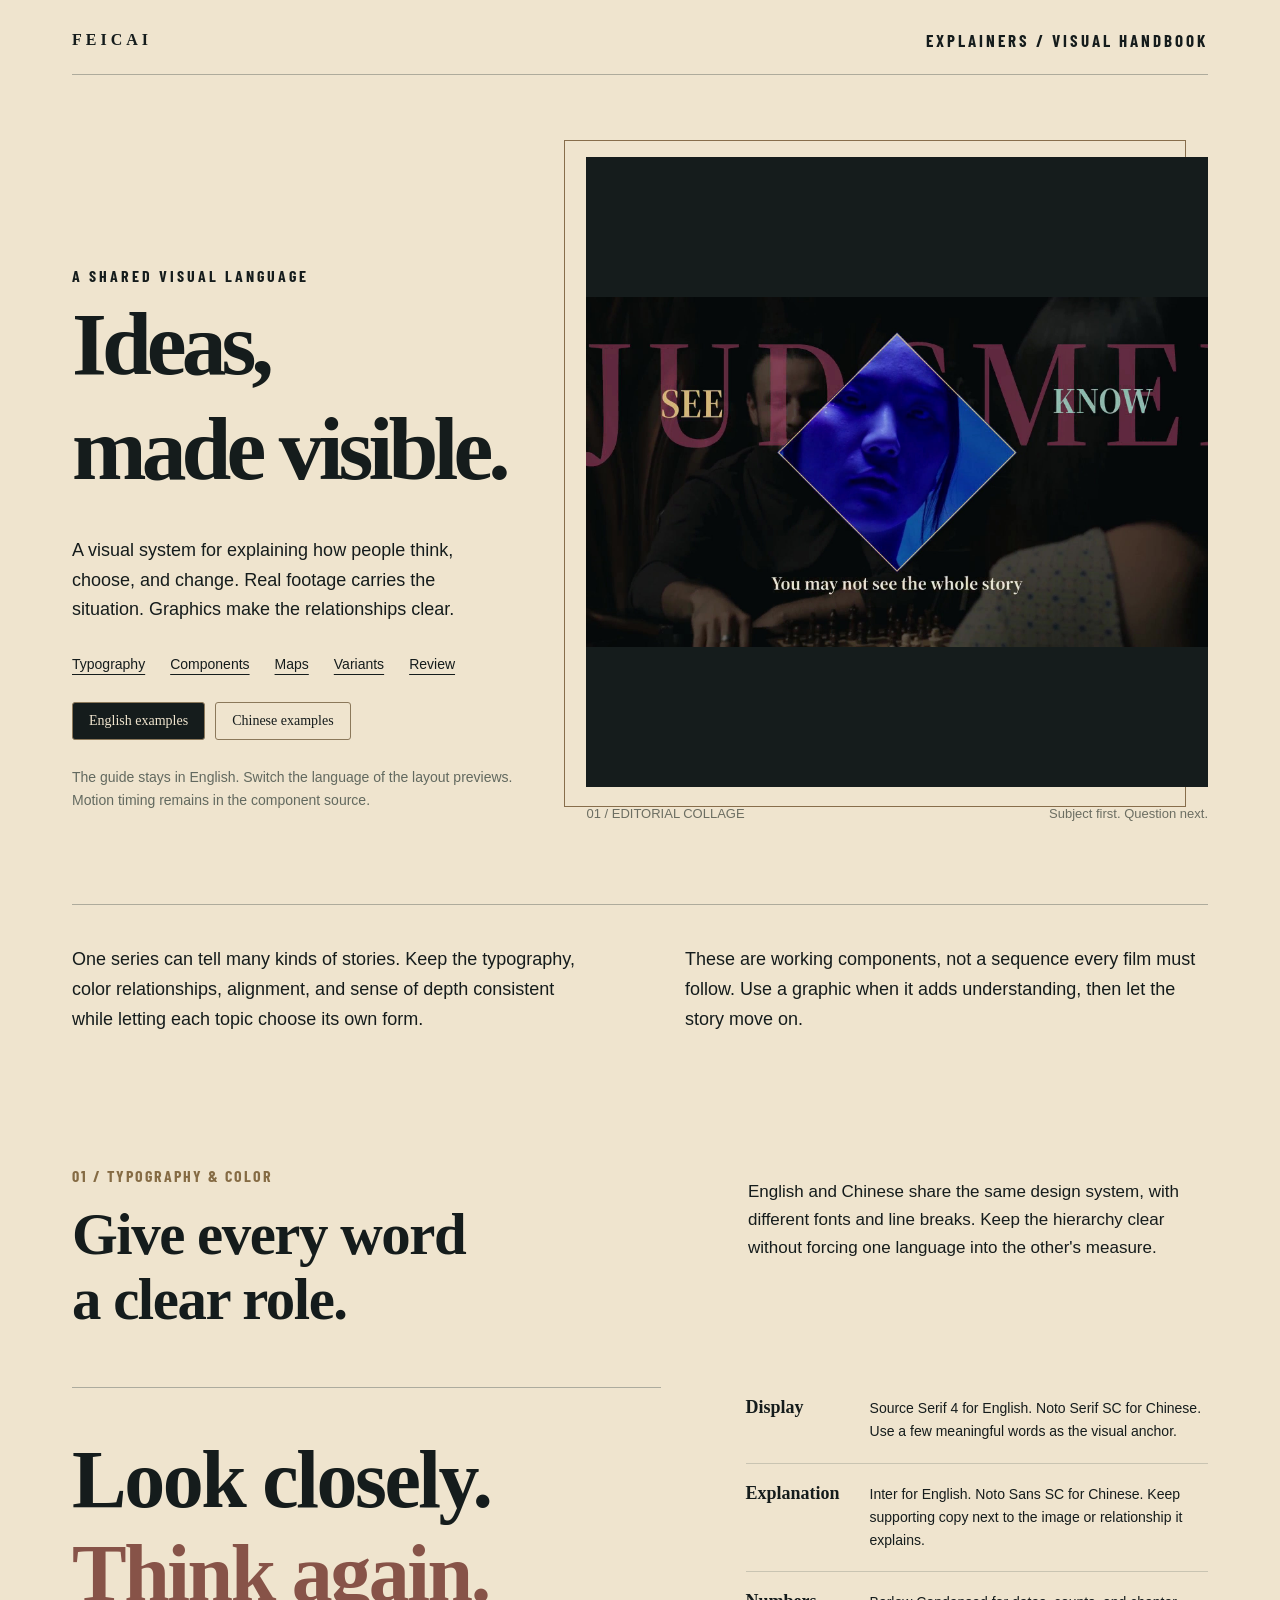
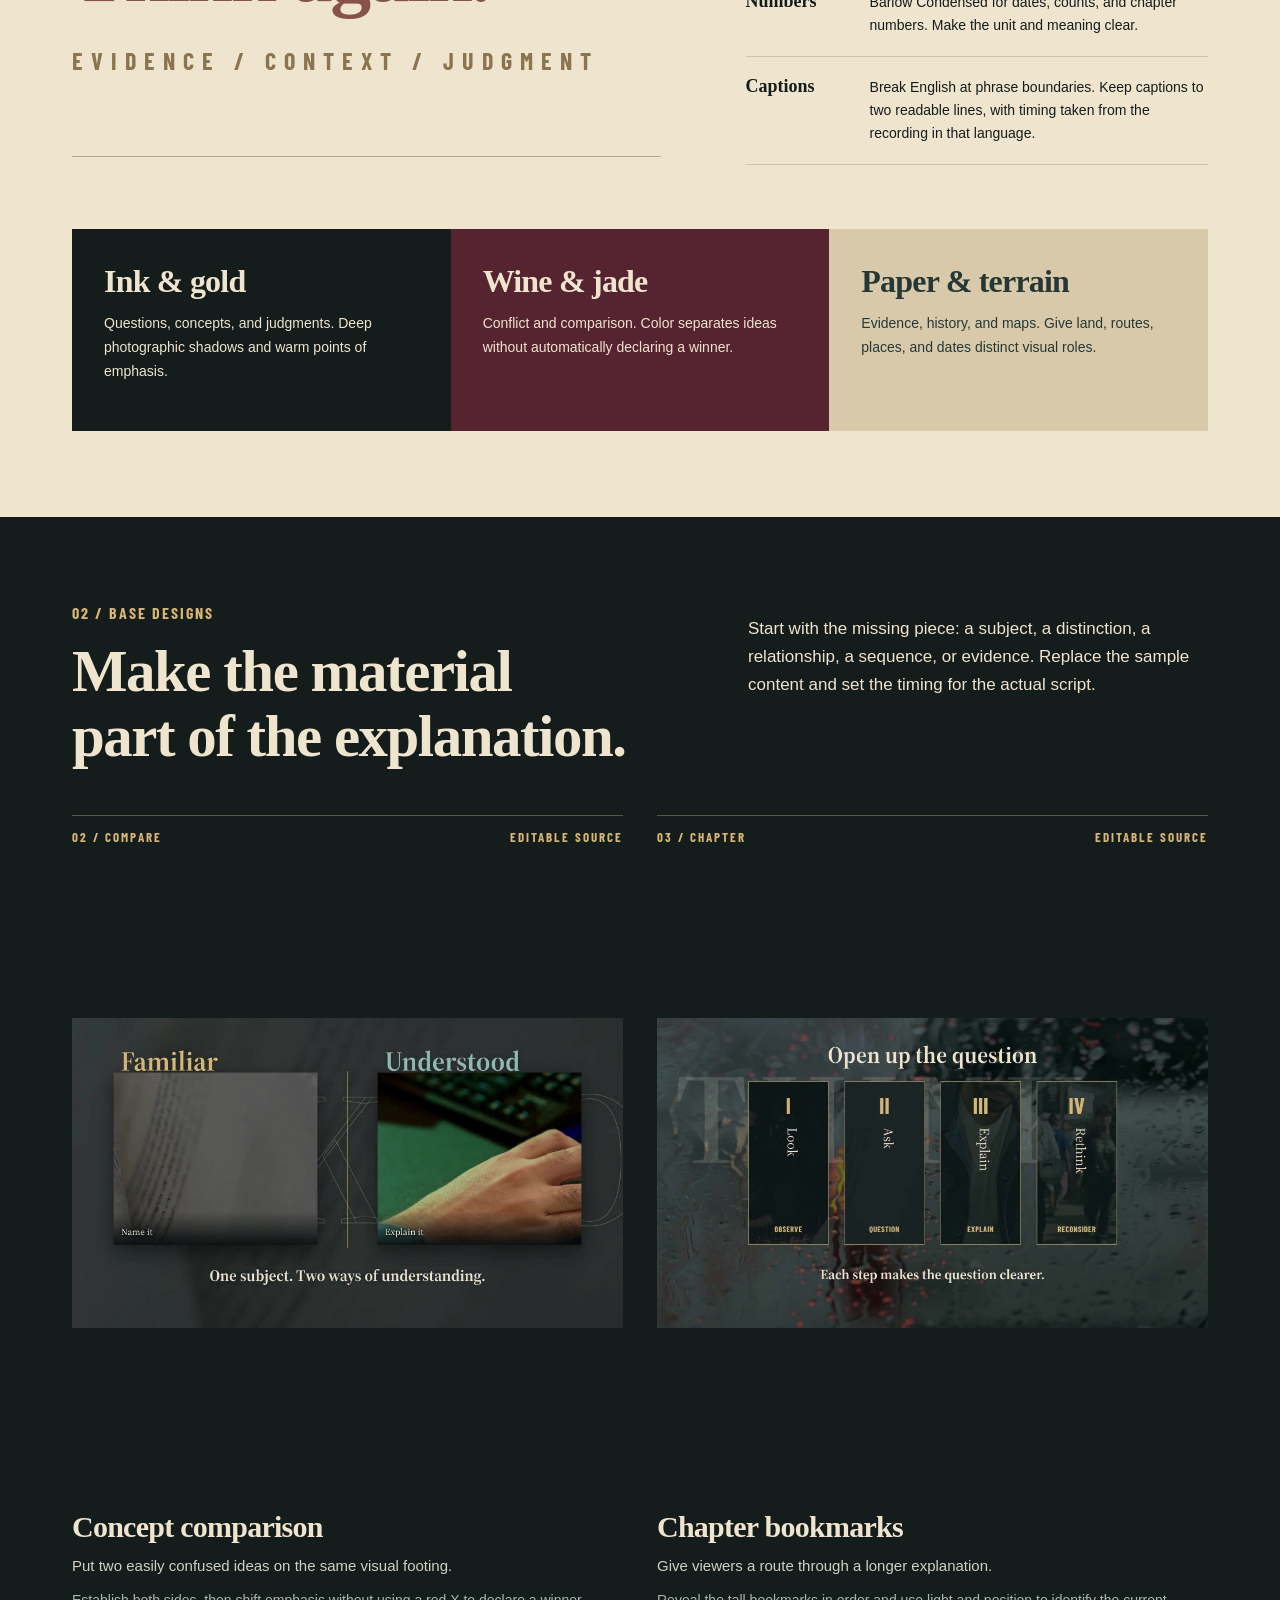
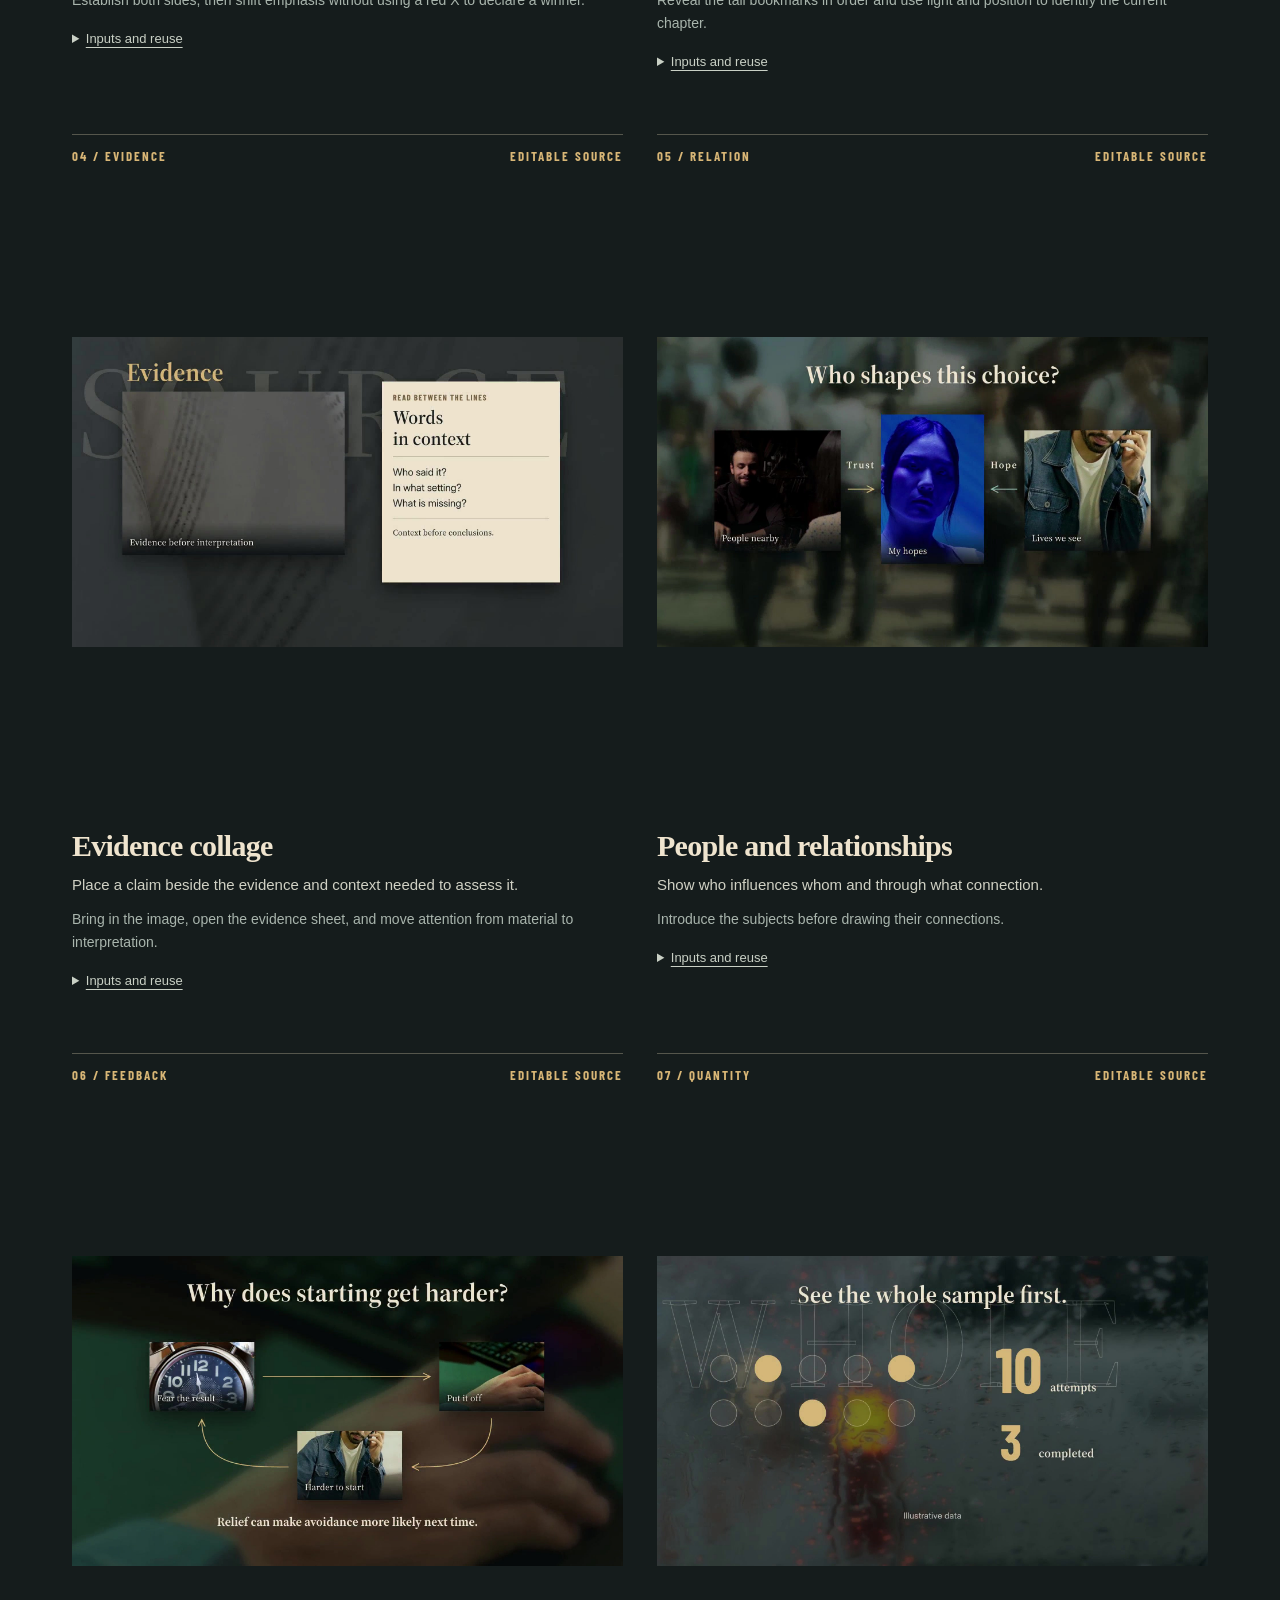
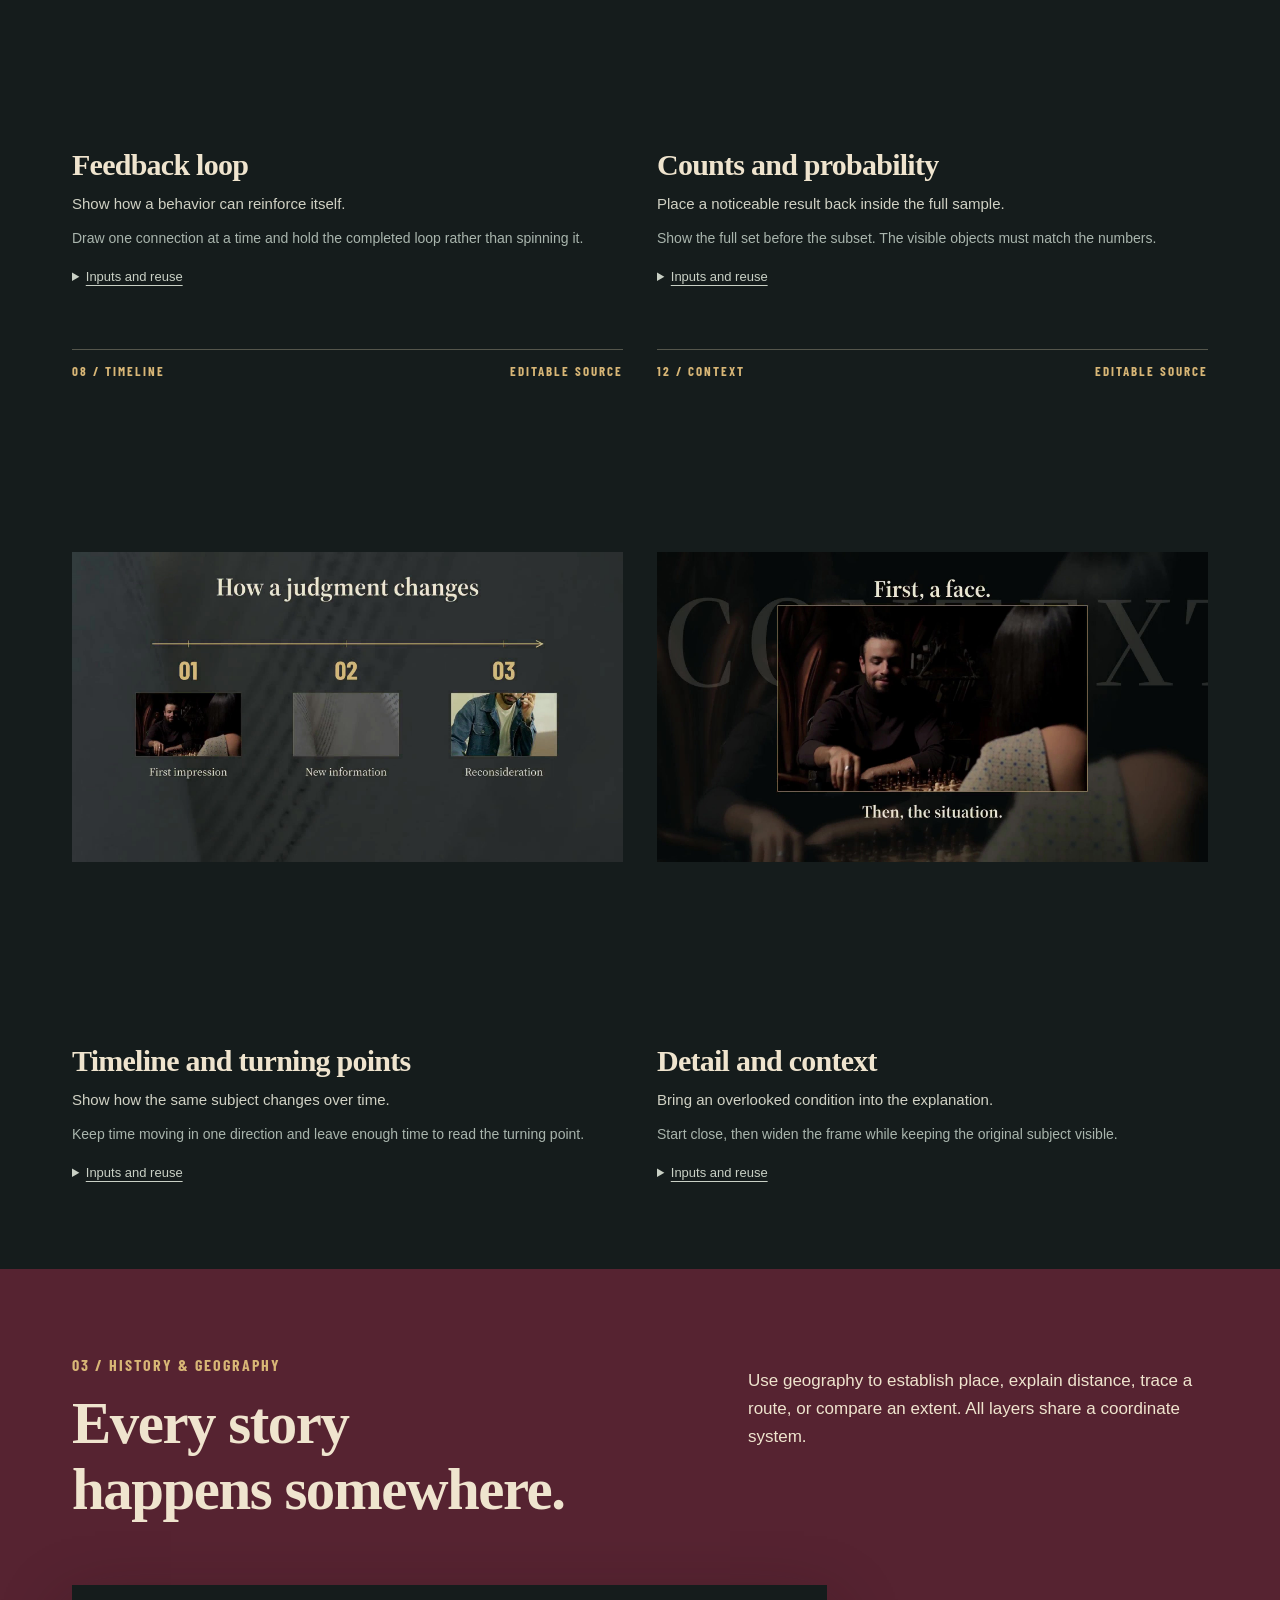
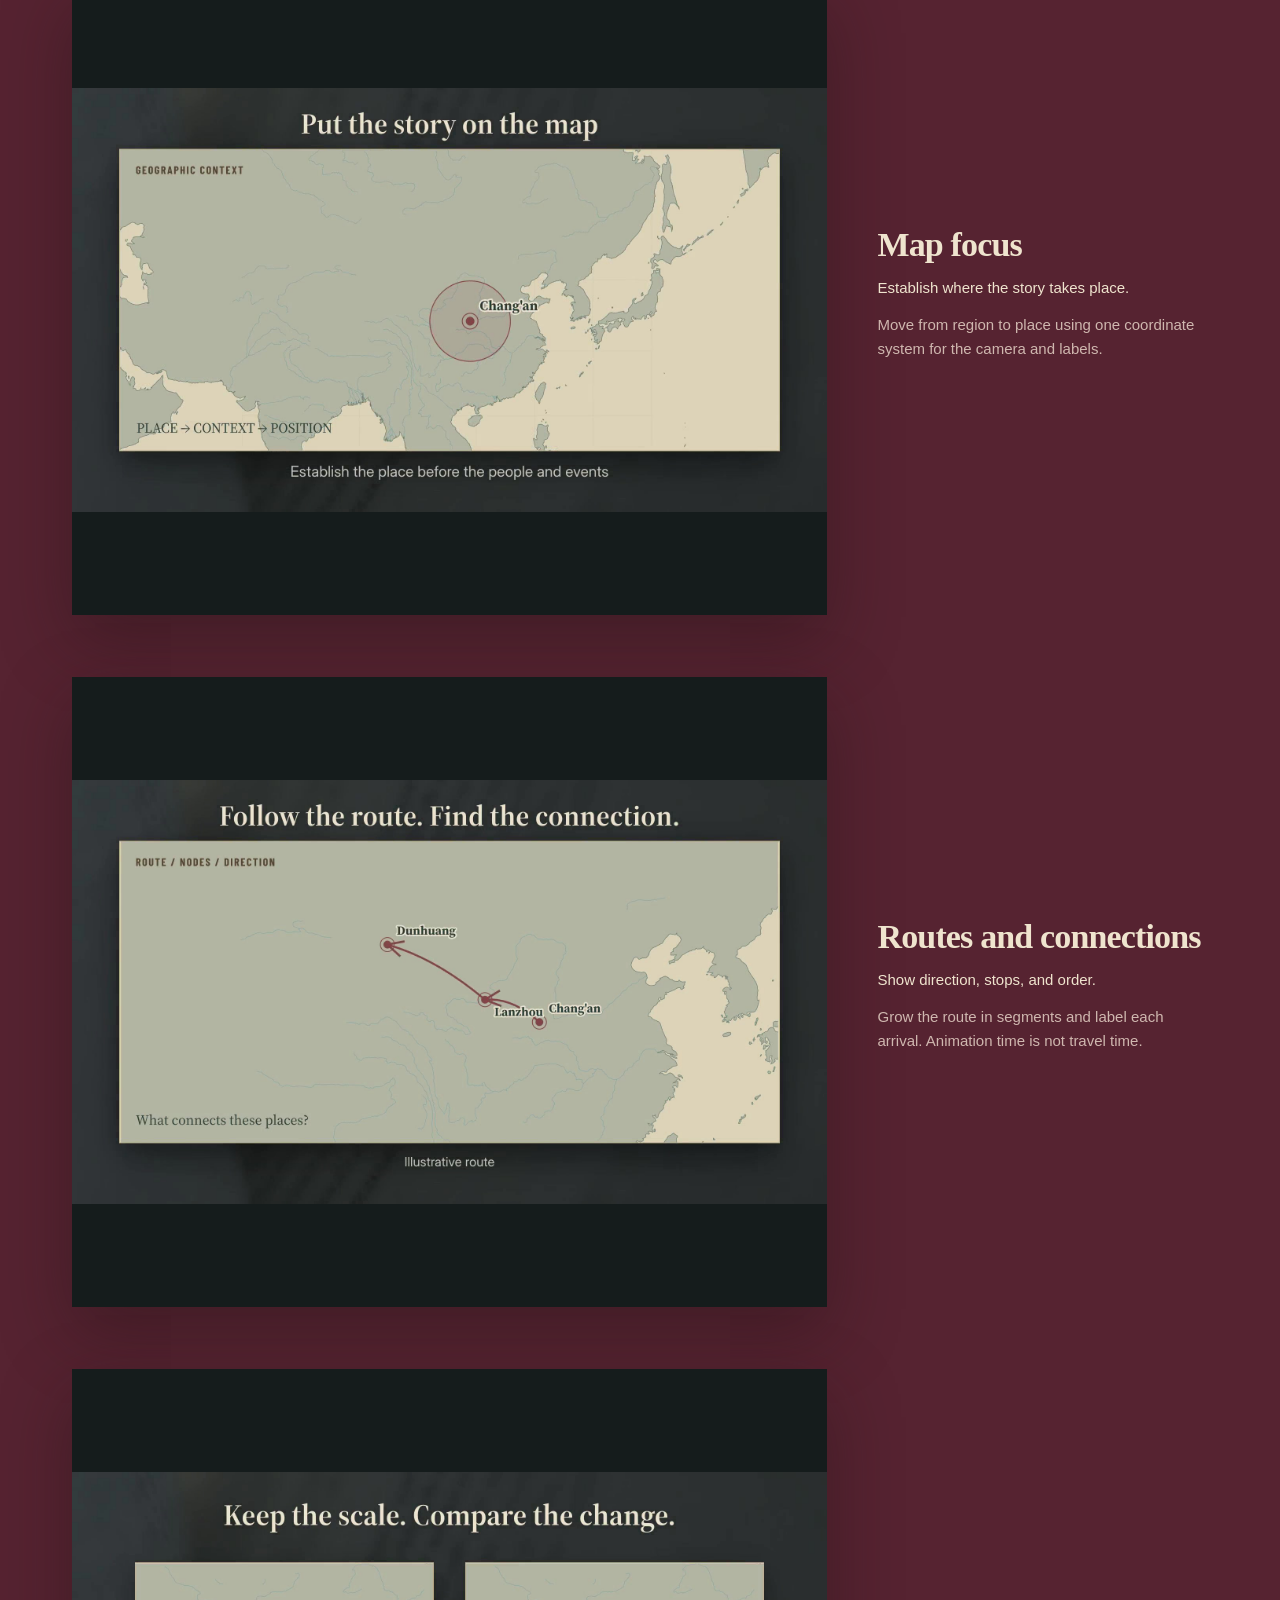
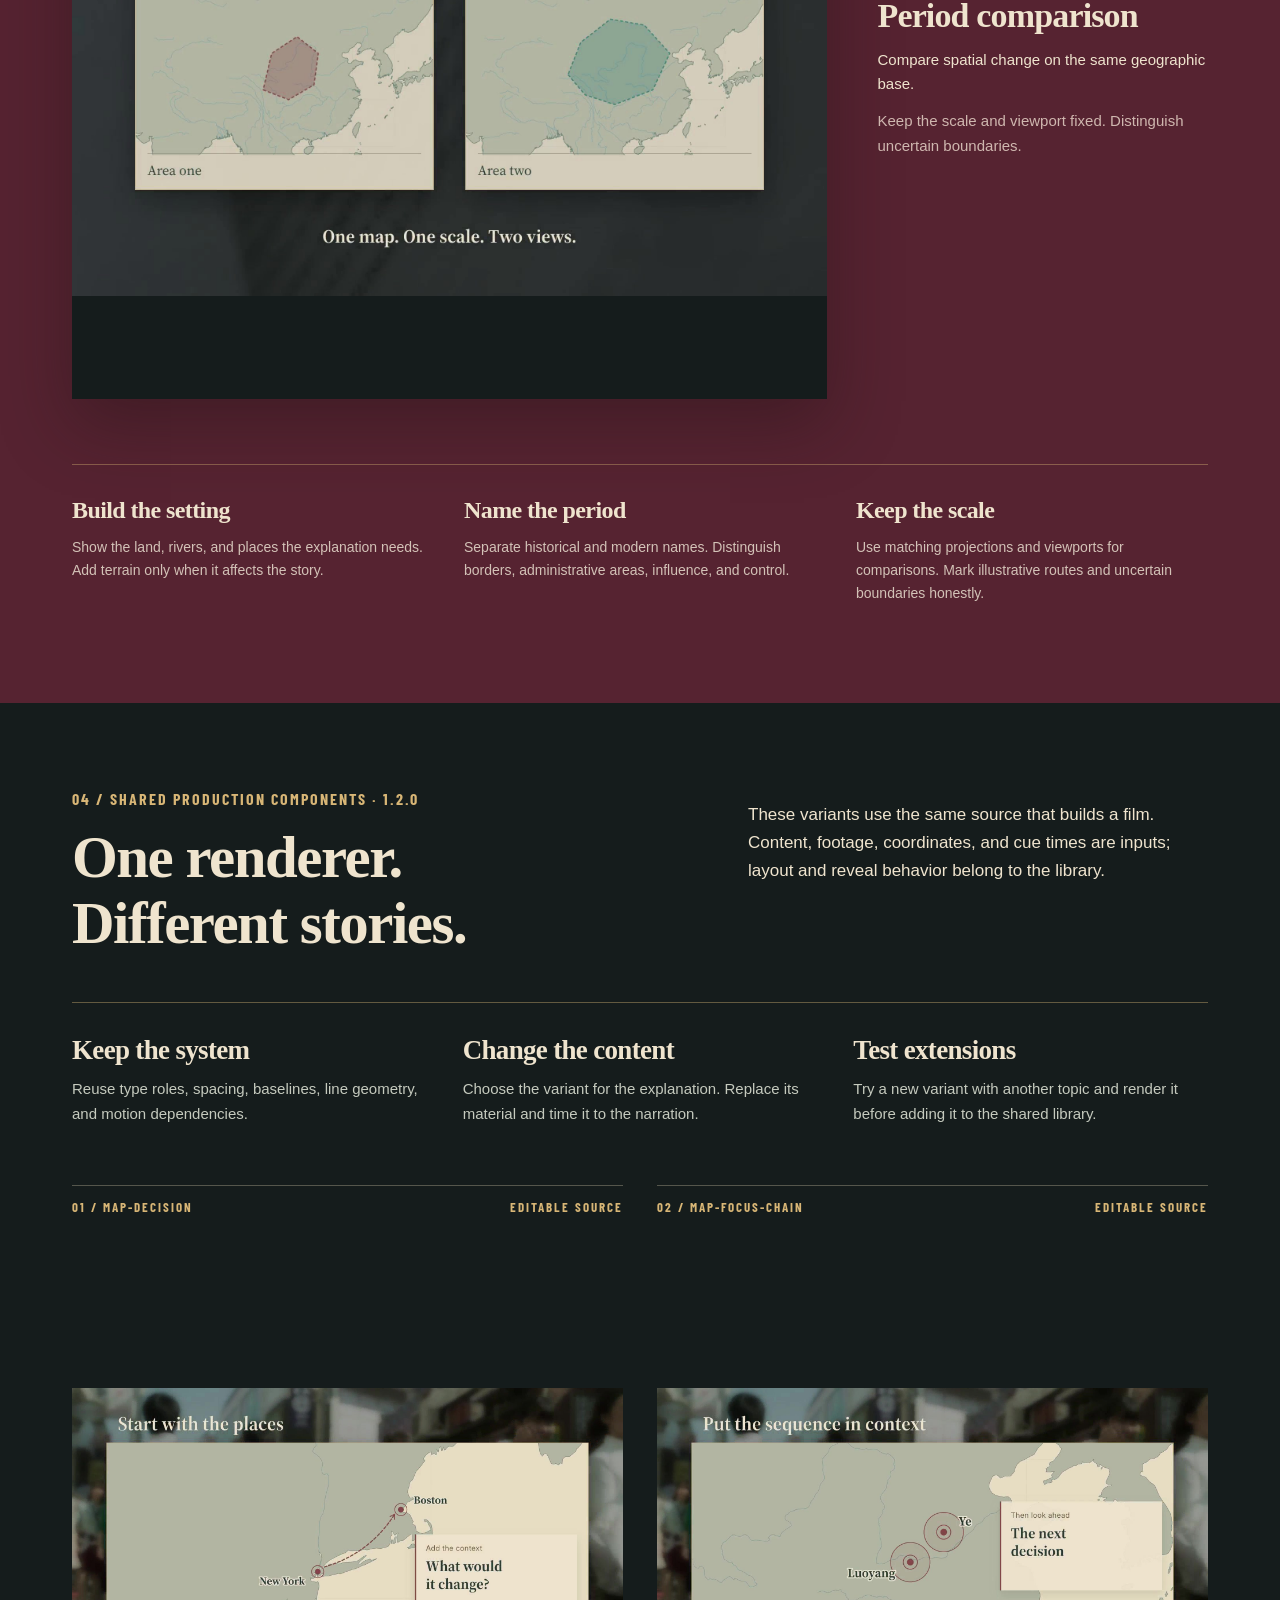
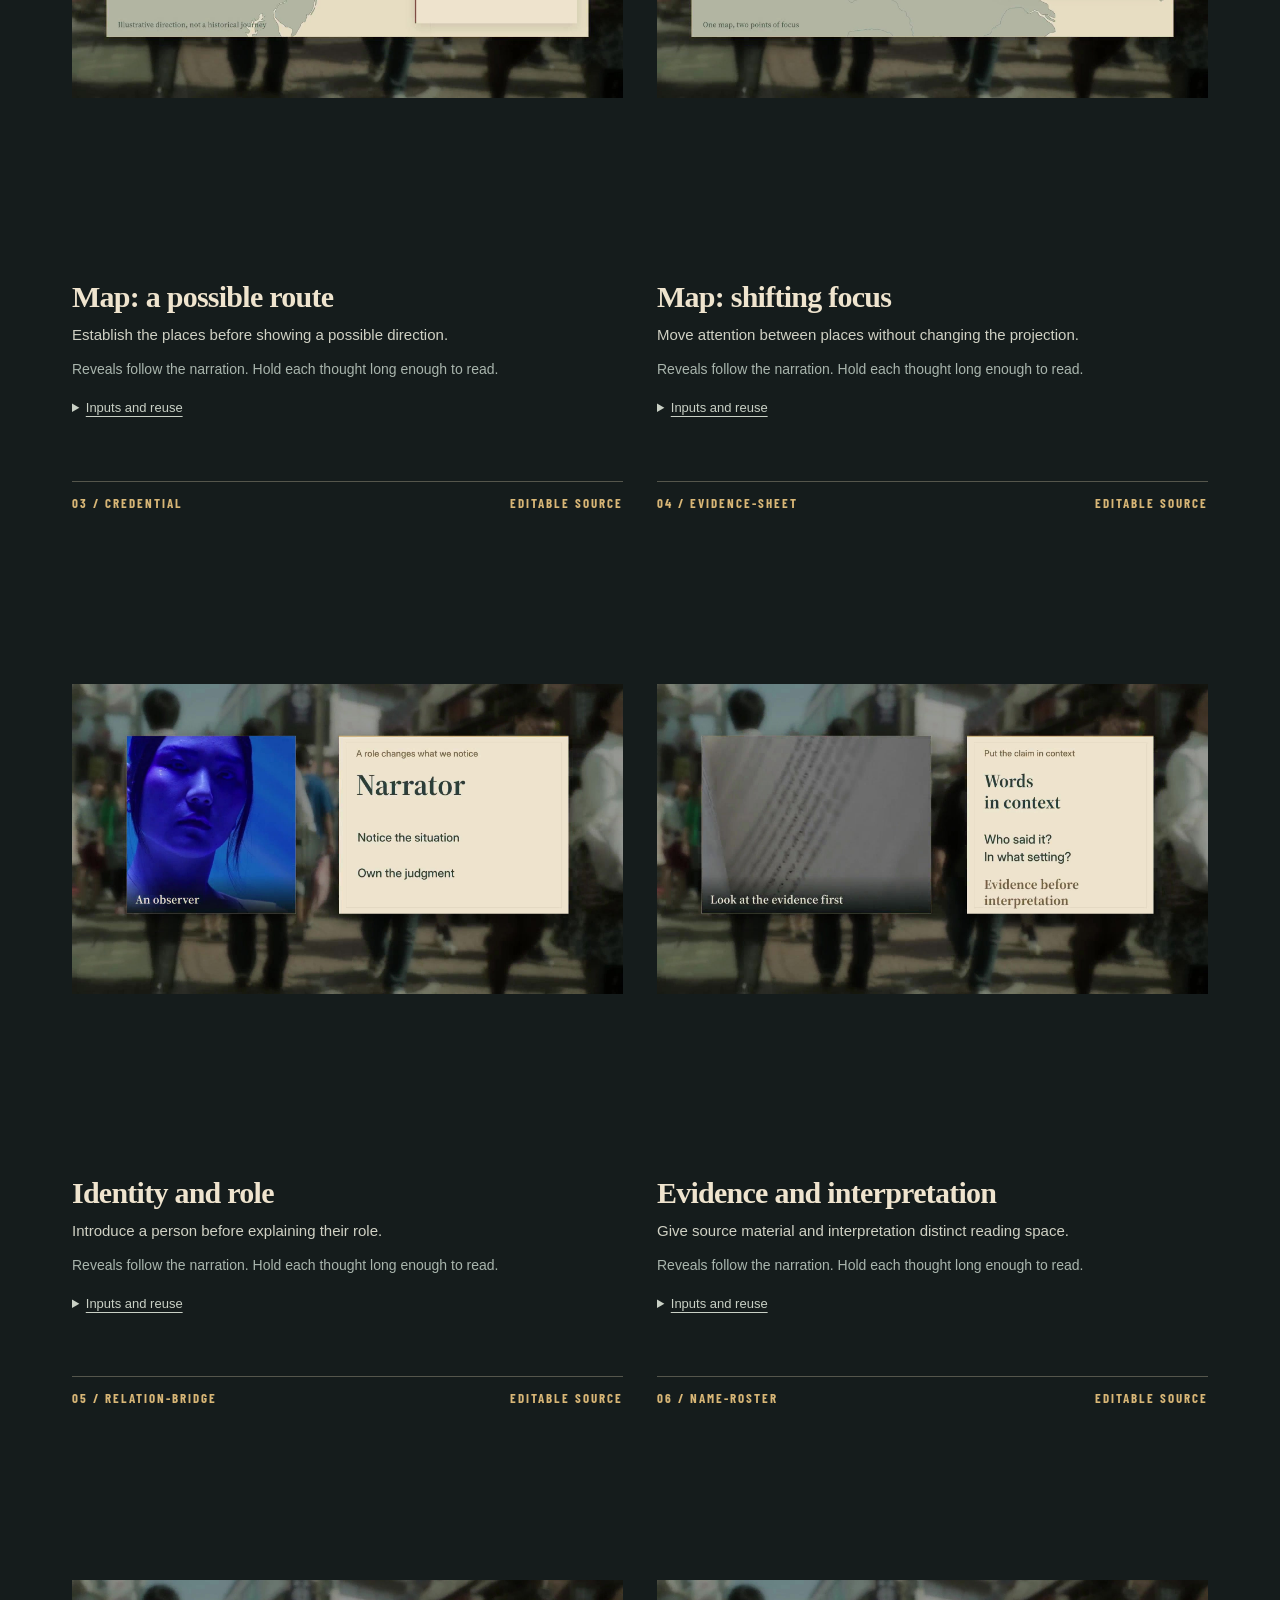
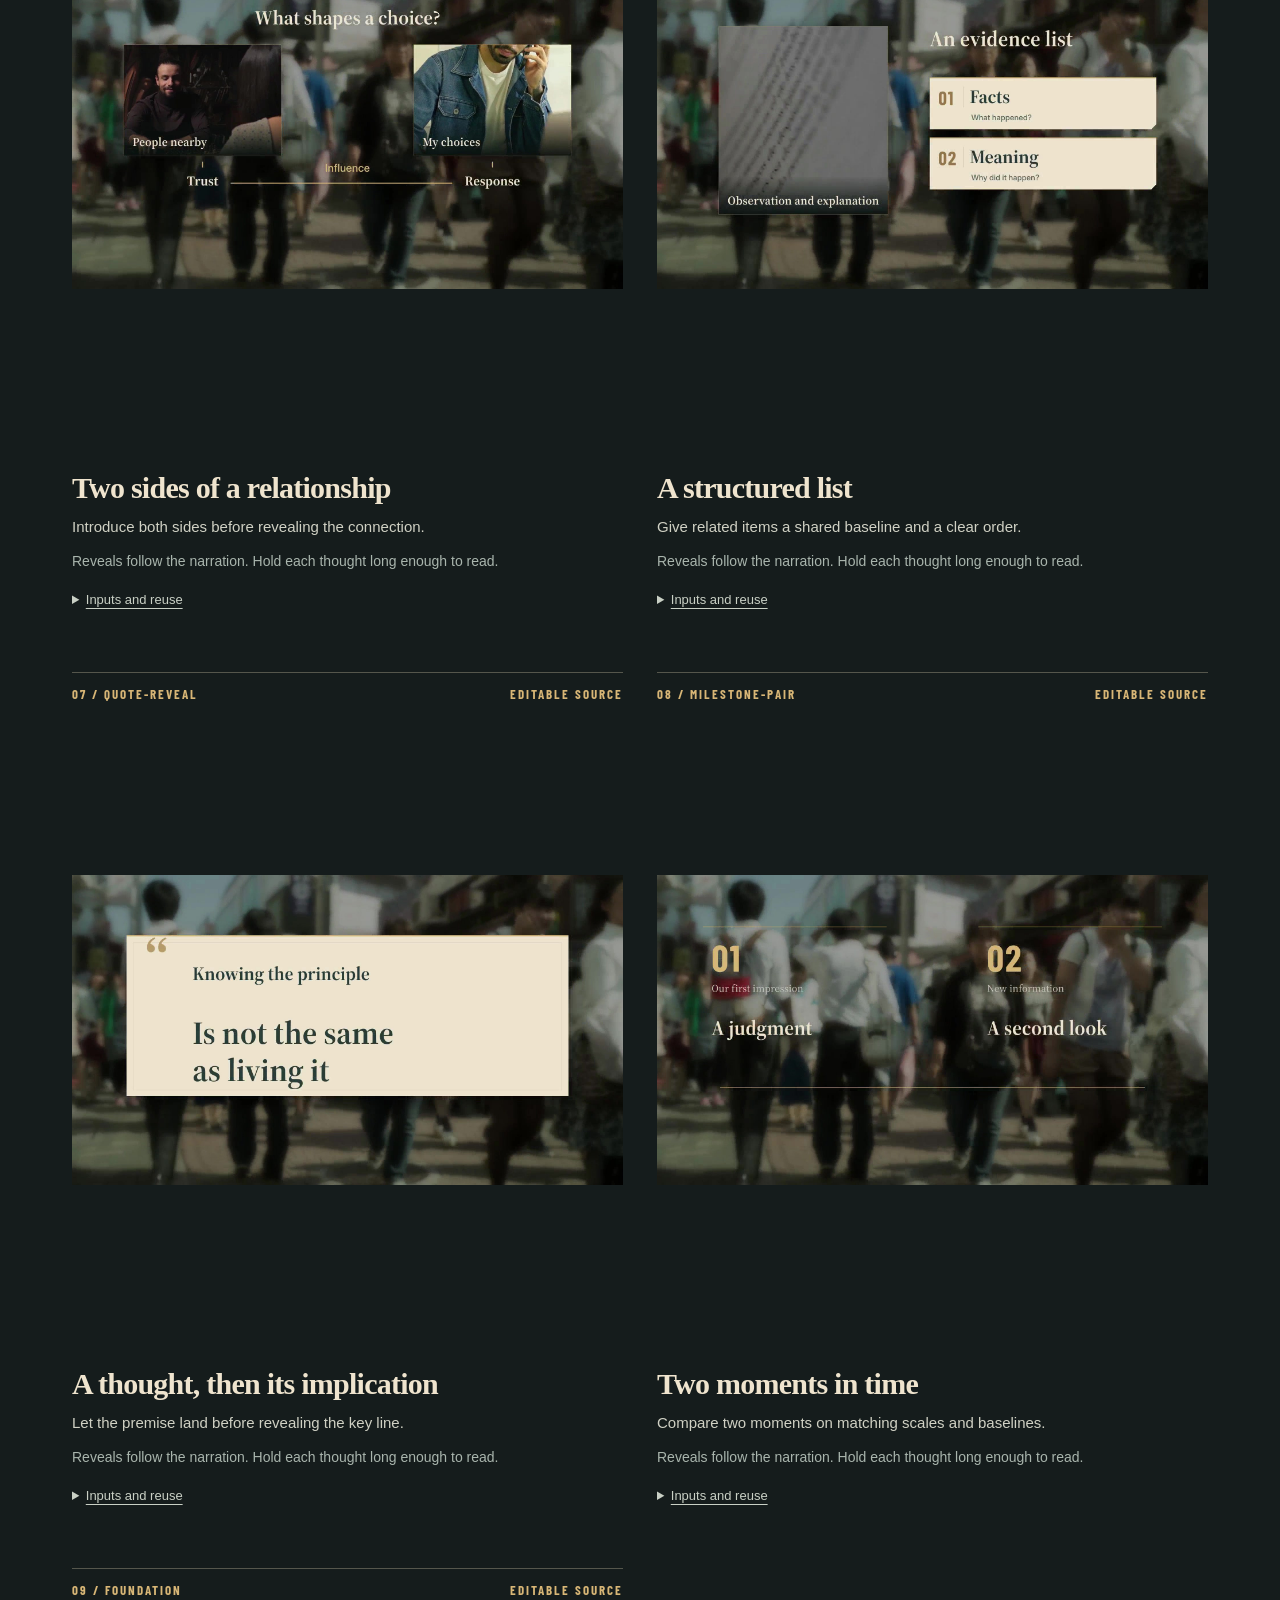
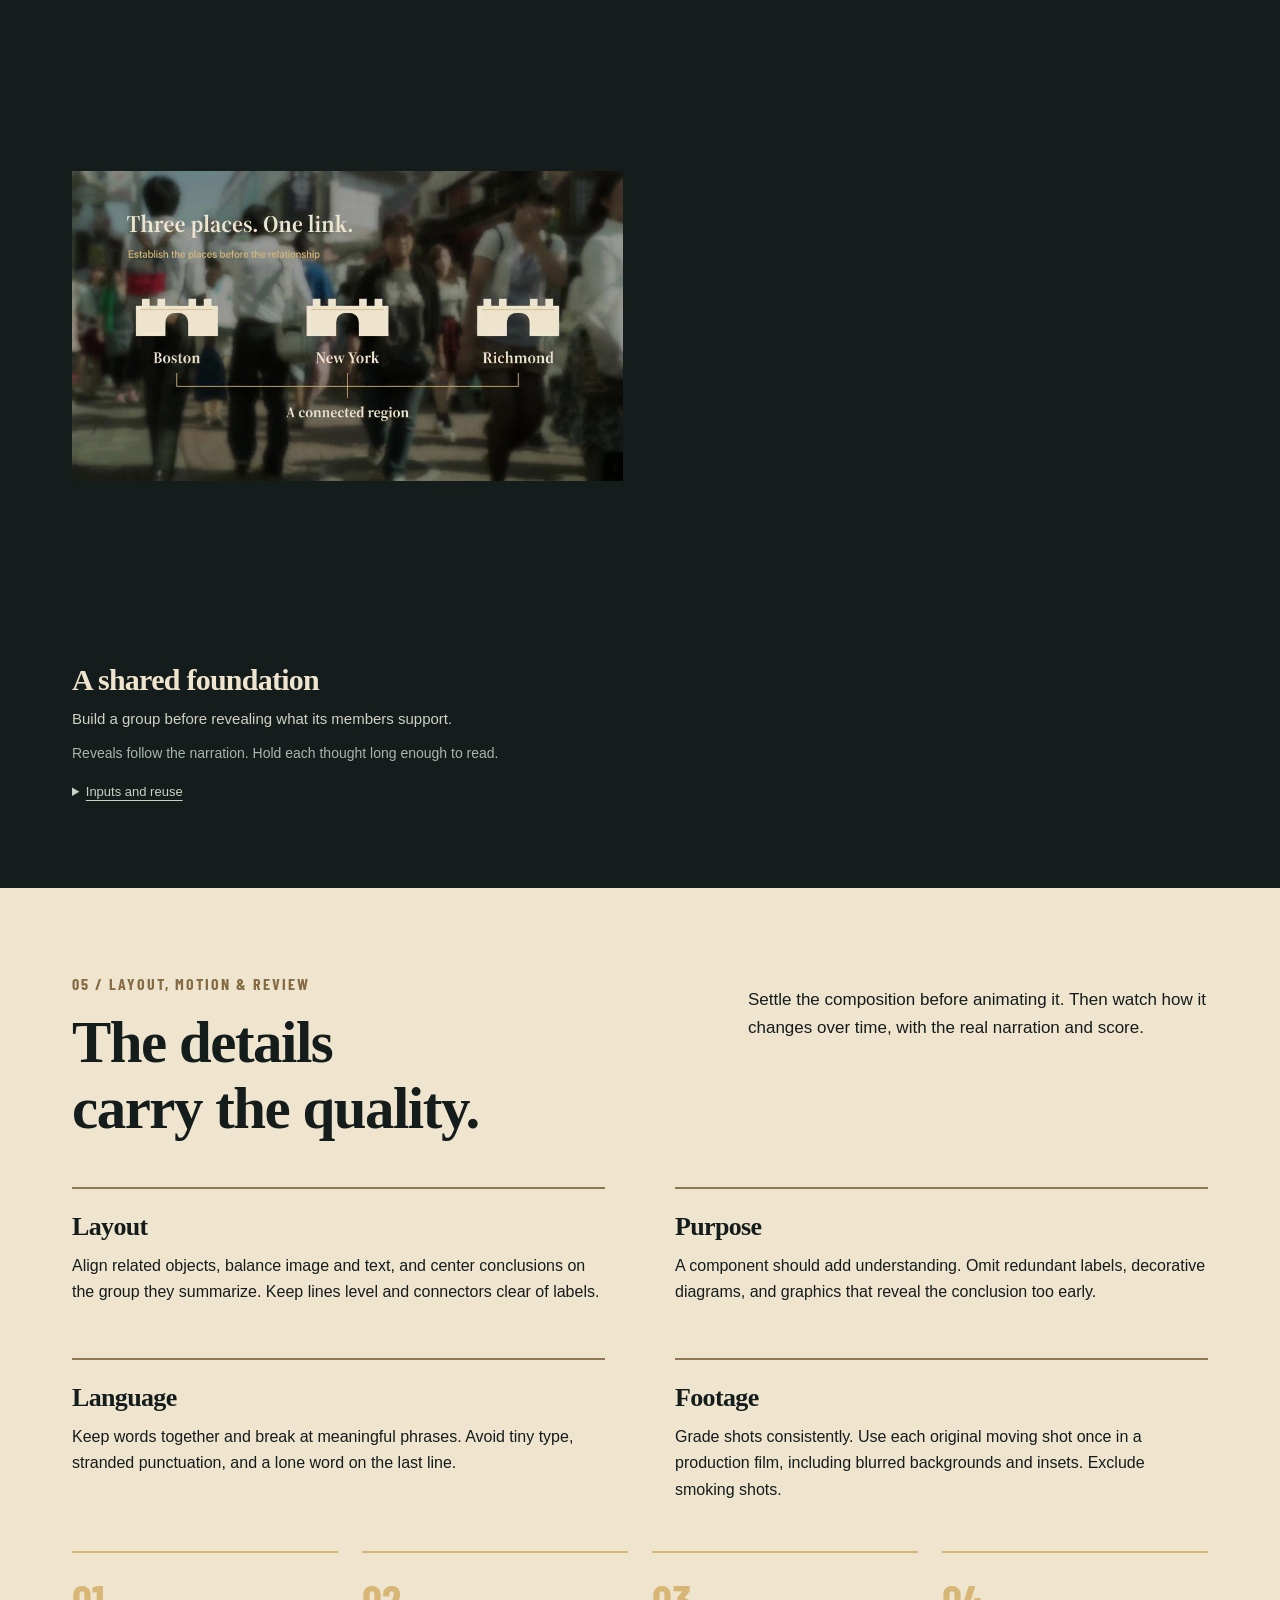
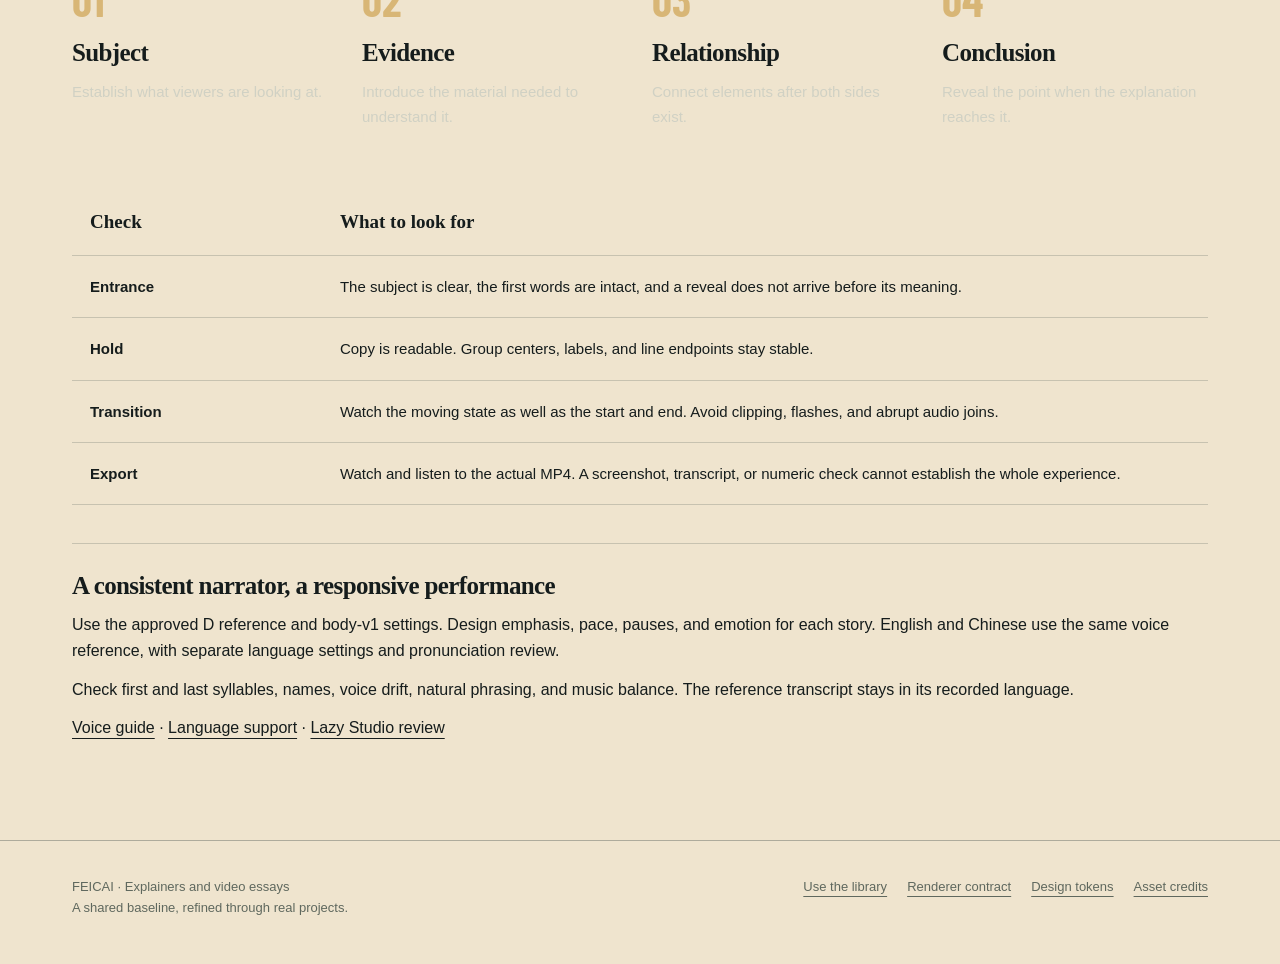
==== references/visual-handbook.html @ cb5b4143 "Release Vibe Knowledge Video skill for Codex" ====
<!doctype html><html lang="en-US"><head><meta charset="utf-8"><meta name="viewport" content="width=device-width,initial-scale=1"><title>FEICAI · Visual Handbook</title><link rel="stylesheet" href="../assets/packaging/handbook.css"></head><body><main>
<div class="wrap"><header class="masthead"><b>FEICAI</b><span>EXPLAINERS / VISUAL HANDBOOK</span></header>
<div class="cover"><div><span class="smallcaps">A SHARED VISUAL LANGUAGE</span><h1>Ideas,<br>made visible.</h1><p class="lead">A visual system for explaining how people think, choose, and change. Real footage carries the situation. Graphics make the relationships clear.</p><nav><a href="#type">Typography</a><a href="#components">Components</a><a href="#maps">Maps</a><a href="#shared">Variants</a><a href="#review">Review</a></nav><div class="language-picker" role="group" aria-label="Example language"><button type="button" data-language="en-US" aria-pressed="true">English examples</button><button type="button" data-language="zh-CN" aria-pressed="false">Chinese examples</button></div><p class="guide-note">The guide stays in English. Switch the language of the layout previews. Motion timing remains in the component source.</p></div><div class="cover-film"><img class="specimen-preview" loading="eager" width="1920" height="1080" data-specimen="hero" src="../assets/packaging/previews/en-US/hero.jpg" alt="hero layout preview"><div class="folio"><span>01 / EDITORIAL COLLAGE</span><span>Subject first. Question next.</span></div></div></div>
<div class="intro"><p>One series can tell many kinds of stories. Keep the typography, color relationships, alignment, and sense of depth consistent while letting each topic choose its own form.</p><p>These are working components, not a sequence every film must follow. Use a graphic when it adds understanding, then let the story move on.</p></div></div>
<section id="type"><div class="wrap"><div class="section-top"><div><span class="index">01 / TYPOGRAPHY & COLOR</span><h2>Give every word<br>a clear role.</h2></div><p>English and Chinese share the same design system, with different fonts and line breaks. Keep the hierarchy clear without forcing one language into the other's measure.</p></div><div class="type-layout"><div class="type-art"><div class="display">Look closely.<br><em>Think again.</em></div><div class="latin">EVIDENCE / CONTEXT / JUDGMENT</div></div><div class="type-roles"><div class="type-role"><strong>Display</strong><p>Source Serif 4 for English. Noto Serif SC for Chinese. Use a few meaningful words as the visual anchor.</p></div><div class="type-role"><strong>Explanation</strong><p>Inter for English. Noto Sans SC for Chinese. Keep supporting copy next to the image or relationship it explains.</p></div><div class="type-role"><strong>Numbers</strong><p>Barlow Condensed for dates, counts, and chapter numbers. Make the unit and meaning clear.</p></div><div class="type-role"><strong>Captions</strong><p>Break English at phrase boundaries. Keep captions to two readable lines, with timing taken from the recording in that language.</p></div></div></div><div class="palettes"><div class="palette ink"><h3>Ink & gold</h3><p>Questions, concepts, and judgments. Deep photographic shadows and warm points of emphasis.</p></div><div class="palette ruby"><h3>Wine & jade</h3><p>Conflict and comparison. Color separates ideas without automatically declaring a winner.</p></div><div class="palette parchment"><h3>Paper & terrain</h3><p>Evidence, history, and maps. Give land, routes, places, and dates distinct visual roles.</p></div></div></div></section>
<section class="dark" id="components"><div class="wrap"><div class="section-top"><div><span class="index">02 / BASE DESIGNS</span><h2>Make the material<br>part of the explanation.</h2></div><p>Start with the missing piece: a subject, a distinction, a relationship, a sequence, or evidence. Replace the sample content and set the timing for the actual script.</p></div><div class="specimens"><article class="specimen" id="sample-compare"><div class="specimen-top"><span>02 / COMPARE</span><span>EDITABLE SOURCE</span></div><img class="specimen-preview" loading="lazy" width="1920" height="1080" data-specimen="compare" src="../assets/packaging/previews/en-US/compare.jpg" alt="compare layout preview"><div class="specimen-copy"><h3>Concept comparison</h3><p>Put two easily confused ideas on the same visual footing.</p><p class="motion">Establish both sides, then shift emphasis without using a red X to declare a winner.</p><details><summary>Inputs and reuse</summary><p>Two concepts, a shared object, and a short explanation for each</p><p>Replace the content and footage, then time the reveals to the narration. Eight seconds is a sample length, not a production rule.</p><p><a href="../assets/packaging/src/components.json">View the inputs</a></p></details></div></article><article class="specimen" id="sample-chapter"><div class="specimen-top"><span>03 / CHAPTER</span><span>EDITABLE SOURCE</span></div><img class="specimen-preview" loading="lazy" width="1920" height="1080" data-specimen="chapter" src="../assets/packaging/previews/en-US/chapter.jpg" alt="chapter layout preview"><div class="specimen-copy"><h3>Chapter bookmarks</h3><p>Give viewers a route through a longer explanation.</p><p class="motion">Reveal the tall bookmarks in order and use light and position to identify the current chapter.</p><details><summary>Inputs and reuse</summary><p>Two to five short headings, footage, and an active chapter</p><p>Replace the content and footage, then time the reveals to the narration. Eight seconds is a sample length, not a production rule.</p><p><a href="../assets/packaging/src/components.json">View the inputs</a></p></details></div></article><article class="specimen" id="sample-evidence"><div class="specimen-top"><span>04 / EVIDENCE</span><span>EDITABLE SOURCE</span></div><img class="specimen-preview" loading="lazy" width="1920" height="1080" data-specimen="evidence" src="../assets/packaging/previews/en-US/evidence.jpg" alt="evidence layout preview"><div class="specimen-copy"><h3>Evidence collage</h3><p>Place a claim beside the evidence and context needed to assess it.</p><p class="motion">Bring in the image, open the evidence sheet, and move attention from material to interpretation.</p><details><summary>Inputs and reuse</summary><p>A source image, a detail to examine, and two levels of explanation</p><p>Replace the content and footage, then time the reveals to the narration. Eight seconds is a sample length, not a production rule.</p><p><a href="../assets/packaging/src/components.json">View the inputs</a></p></details></div></article><article class="specimen" id="sample-relation"><div class="specimen-top"><span>05 / RELATION</span><span>EDITABLE SOURCE</span></div><img class="specimen-preview" loading="lazy" width="1920" height="1080" data-specimen="relation" src="../assets/packaging/previews/en-US/relation.jpg" alt="relation layout preview"><div class="specimen-copy"><h3>People and relationships</h3><p>Show who influences whom and through what connection.</p><p class="motion">Introduce the subjects before drawing their connections.</p><details><summary>Inputs and reuse</summary><p>People or entities, a named relationship, and direction</p><p>Replace the content and footage, then time the reveals to the narration. Eight seconds is a sample length, not a production rule.</p><p><a href="../assets/packaging/src/components.json">View the inputs</a></p></details></div></article><article class="specimen" id="sample-feedback"><div class="specimen-top"><span>06 / FEEDBACK</span><span>EDITABLE SOURCE</span></div><img class="specimen-preview" loading="lazy" width="1920" height="1080" data-specimen="feedback" src="../assets/packaging/previews/en-US/feedback.jpg" alt="feedback layout preview"><div class="specimen-copy"><h3>Feedback loop</h3><p>Show how a behavior can reinforce itself.</p><p class="motion">Draw one connection at a time and hold the completed loop rather than spinning it.</p><details><summary>Inputs and reuse</summary><p>Three stages, an actual return path, and a possible way out</p><p>Replace the content and footage, then time the reveals to the narration. Eight seconds is a sample length, not a production rule.</p><p><a href="../assets/packaging/src/components.json">View the inputs</a></p></details></div></article><article class="specimen" id="sample-quantity"><div class="specimen-top"><span>07 / QUANTITY</span><span>EDITABLE SOURCE</span></div><img class="specimen-preview" loading="lazy" width="1920" height="1080" data-specimen="quantity" src="../assets/packaging/previews/en-US/quantity.jpg" alt="quantity layout preview"><div class="specimen-copy"><h3>Counts and probability</h3><p>Place a noticeable result back inside the full sample.</p><p class="motion">Show the full set before the subset. The visible objects must match the numbers.</p><details><summary>Inputs and reuse</summary><p>Total, selected count, unit, and whether the data is illustrative</p><p>Replace the content and footage, then time the reveals to the narration. Eight seconds is a sample length, not a production rule.</p><p><a href="../assets/packaging/src/components.json">View the inputs</a></p></details></div></article><article class="specimen" id="sample-timeline"><div class="specimen-top"><span>08 / TIMELINE</span><span>EDITABLE SOURCE</span></div><img class="specimen-preview" loading="lazy" width="1920" height="1080" data-specimen="timeline" src="../assets/packaging/previews/en-US/timeline.jpg" alt="timeline layout preview"><div class="specimen-copy"><h3>Timeline and turning points</h3><p>Show how the same subject changes over time.</p><p class="motion">Keep time moving in one direction and leave enough time to read the turning point.</p><details><summary>Inputs and reuse</summary><p>Three stages, a subject, a turning point, and verified dates or stage names</p><p>Replace the content and footage, then time the reveals to the narration. Eight seconds is a sample length, not a production rule.</p><p><a href="../assets/packaging/src/components.json">View the inputs</a></p></details></div></article><article class="specimen" id="sample-context"><div class="specimen-top"><span>12 / CONTEXT</span><span>EDITABLE SOURCE</span></div><img class="specimen-preview" loading="lazy" width="1920" height="1080" data-specimen="context" src="../assets/packaging/previews/en-US/context.jpg" alt="context layout preview"><div class="specimen-copy"><h3>Detail and context</h3><p>Bring an overlooked condition into the explanation.</p><p class="motion">Start close, then widen the frame while keeping the original subject visible.</p><details><summary>Inputs and reuse</summary><p>One source, a close detail, a wider view, and a changed interpretation</p><p>Replace the content and footage, then time the reveals to the narration. Eight seconds is a sample length, not a production rule.</p><p><a href="../assets/packaging/src/components.json">View the inputs</a></p></details></div></article></div></div></section>
<section class="wine" id="maps"><div class="wrap"><div class="section-top"><div><span class="index">03 / HISTORY & GEOGRAPHY</span><h2>Every story<br>happens somewhere.</h2></div><p>Use geography to establish place, explain distance, trace a route, or compare an extent. All layers share a coordinate system.</p></div><article class="map-study"><div class="map-frame"><img class="specimen-preview" loading="lazy" width="1920" height="1080" data-specimen="map-focus" src="../assets/packaging/previews/en-US/map-focus.jpg" alt="map-focus layout preview"></div><div class="map-copy"><h3>Map focus</h3><p>Establish where the story takes place.</p><p class="muted">Move from region to place using one coordinate system for the camera and labels.</p></div></article><article class="map-study"><div class="map-frame"><img class="specimen-preview" loading="lazy" width="1920" height="1080" data-specimen="map-route" src="../assets/packaging/previews/en-US/map-route.jpg" alt="map-route layout preview"></div><div class="map-copy"><h3>Routes and connections</h3><p>Show direction, stops, and order.</p><p class="muted">Grow the route in segments and label each arrival. Animation time is not travel time.</p></div></article><article class="map-study"><div class="map-frame"><img class="specimen-preview" loading="lazy" width="1920" height="1080" data-specimen="map-period" src="../assets/packaging/previews/en-US/map-period.jpg" alt="map-period layout preview"></div><div class="map-copy"><h3>Period comparison</h3><p>Compare spatial change on the same geographic base.</p><p class="muted">Keep the scale and viewport fixed. Distinguish uncertain boundaries.</p></div></article><div class="map-rules"><div><h3>Build the setting</h3><p>Show the land, rivers, and places the explanation needs. Add terrain only when it affects the story.</p></div><div><h3>Name the period</h3><p>Separate historical and modern names. Distinguish borders, administrative areas, influence, and control.</p></div><div><h3>Keep the scale</h3><p>Use matching projections and viewports for comparisons. Mark illustrative routes and uncertain boundaries honestly.</p></div></div></div></section>
<section class="dark" id="shared"><div class="wrap"><div class="section-top"><div><span class="index">04 / SHARED PRODUCTION COMPONENTS · 1.2.0</span><h2>One renderer.<br>Different stories.</h2></div><p>These variants use the same source that builds a film. Content, footage, coordinates, and cue times are inputs; layout and reveal behavior belong to the library.</p></div><div class="library-principles"><div><h3>Keep the system</h3><p>Reuse type roles, spacing, baselines, line geometry, and motion dependencies.</p></div><div><h3>Change the content</h3><p>Choose the variant for the explanation. Replace its material and time it to the narration.</p></div><div><h3>Test extensions</h3><p>Try a new variant with another topic and render it before adding it to the shared library.</p></div></div><div class="specimens"><article class="specimen" id="sample-map-decision"><div class="specimen-top"><span>01 / MAP-DECISION</span><span>EDITABLE SOURCE</span></div><img class="specimen-preview" loading="lazy" width="1920" height="1080" data-specimen="map-decision" src="../assets/packaging/previews/en-US/map-decision.jpg" alt="map-decision layout preview"><div class="specimen-copy"><h3>Map: a possible route</h3><p>Establish the places before showing a possible direction.</p><p class="motion">Reveals follow the narration. Hold each thought long enough to read.</p><details><summary>Inputs and reuse</summary><p>Use the data and cue fields in the renderer contract.</p><p>Replace the content and footage, then time the reveals to the narration. Eight seconds is a sample length, not a production rule.</p><p><a href="../assets/packaging/src/variants.json">View the inputs</a></p></details></div></article><article class="specimen" id="sample-map-focus-chain"><div class="specimen-top"><span>02 / MAP-FOCUS-CHAIN</span><span>EDITABLE SOURCE</span></div><img class="specimen-preview" loading="lazy" width="1920" height="1080" data-specimen="map-focus-chain" src="../assets/packaging/previews/en-US/map-focus-chain.jpg" alt="map-focus-chain layout preview"><div class="specimen-copy"><h3>Map: shifting focus</h3><p>Move attention between places without changing the projection.</p><p class="motion">Reveals follow the narration. Hold each thought long enough to read.</p><details><summary>Inputs and reuse</summary><p>Use the data and cue fields in the renderer contract.</p><p>Replace the content and footage, then time the reveals to the narration. Eight seconds is a sample length, not a production rule.</p><p><a href="../assets/packaging/src/variants.json">View the inputs</a></p></details></div></article><article class="specimen" id="sample-credential"><div class="specimen-top"><span>03 / CREDENTIAL</span><span>EDITABLE SOURCE</span></div><img class="specimen-preview" loading="lazy" width="1920" height="1080" data-specimen="credential" src="../assets/packaging/previews/en-US/credential.jpg" alt="credential layout preview"><div class="specimen-copy"><h3>Identity and role</h3><p>Introduce a person before explaining their role.</p><p class="motion">Reveals follow the narration. Hold each thought long enough to read.</p><details><summary>Inputs and reuse</summary><p>Use the data and cue fields in the renderer contract.</p><p>Replace the content and footage, then time the reveals to the narration. Eight seconds is a sample length, not a production rule.</p><p><a href="../assets/packaging/src/variants.json">View the inputs</a></p></details></div></article><article class="specimen" id="sample-evidence-sheet"><div class="specimen-top"><span>04 / EVIDENCE-SHEET</span><span>EDITABLE SOURCE</span></div><img class="specimen-preview" loading="lazy" width="1920" height="1080" data-specimen="evidence-sheet" src="../assets/packaging/previews/en-US/evidence-sheet.jpg" alt="evidence-sheet layout preview"><div class="specimen-copy"><h3>Evidence and interpretation</h3><p>Give source material and interpretation distinct reading space.</p><p class="motion">Reveals follow the narration. Hold each thought long enough to read.</p><details><summary>Inputs and reuse</summary><p>Use the data and cue fields in the renderer contract.</p><p>Replace the content and footage, then time the reveals to the narration. Eight seconds is a sample length, not a production rule.</p><p><a href="../assets/packaging/src/variants.json">View the inputs</a></p></details></div></article><article class="specimen" id="sample-relation-bridge"><div class="specimen-top"><span>05 / RELATION-BRIDGE</span><span>EDITABLE SOURCE</span></div><img class="specimen-preview" loading="lazy" width="1920" height="1080" data-specimen="relation-bridge" src="../assets/packaging/previews/en-US/relation-bridge.jpg" alt="relation-bridge layout preview"><div class="specimen-copy"><h3>Two sides of a relationship</h3><p>Introduce both sides before revealing the connection.</p><p class="motion">Reveals follow the narration. Hold each thought long enough to read.</p><details><summary>Inputs and reuse</summary><p>Use the data and cue fields in the renderer contract.</p><p>Replace the content and footage, then time the reveals to the narration. Eight seconds is a sample length, not a production rule.</p><p><a href="../assets/packaging/src/variants.json">View the inputs</a></p></details></div></article><article class="specimen" id="sample-name-roster"><div class="specimen-top"><span>06 / NAME-ROSTER</span><span>EDITABLE SOURCE</span></div><img class="specimen-preview" loading="lazy" width="1920" height="1080" data-specimen="name-roster" src="../assets/packaging/previews/en-US/name-roster.jpg" alt="name-roster layout preview"><div class="specimen-copy"><h3>A structured list</h3><p>Give related items a shared baseline and a clear order.</p><p class="motion">Reveals follow the narration. Hold each thought long enough to read.</p><details><summary>Inputs and reuse</summary><p>Use the data and cue fields in the renderer contract.</p><p>Replace the content and footage, then time the reveals to the narration. Eight seconds is a sample length, not a production rule.</p><p><a href="../assets/packaging/src/variants.json">View the inputs</a></p></details></div></article><article class="specimen" id="sample-quote-reveal"><div class="specimen-top"><span>07 / QUOTE-REVEAL</span><span>EDITABLE SOURCE</span></div><img class="specimen-preview" loading="lazy" width="1920" height="1080" data-specimen="quote-reveal" src="../assets/packaging/previews/en-US/quote-reveal.jpg" alt="quote-reveal layout preview"><div class="specimen-copy"><h3>A thought, then its implication</h3><p>Let the premise land before revealing the key line.</p><p class="motion">Reveals follow the narration. Hold each thought long enough to read.</p><details><summary>Inputs and reuse</summary><p>Use the data and cue fields in the renderer contract.</p><p>Replace the content and footage, then time the reveals to the narration. Eight seconds is a sample length, not a production rule.</p><p><a href="../assets/packaging/src/variants.json">View the inputs</a></p></details></div></article><article class="specimen" id="sample-milestone-pair"><div class="specimen-top"><span>08 / MILESTONE-PAIR</span><span>EDITABLE SOURCE</span></div><img class="specimen-preview" loading="lazy" width="1920" height="1080" data-specimen="milestone-pair" src="../assets/packaging/previews/en-US/milestone-pair.jpg" alt="milestone-pair layout preview"><div class="specimen-copy"><h3>Two moments in time</h3><p>Compare two moments on matching scales and baselines.</p><p class="motion">Reveals follow the narration. Hold each thought long enough to read.</p><details><summary>Inputs and reuse</summary><p>Use the data and cue fields in the renderer contract.</p><p>Replace the content and footage, then time the reveals to the narration. Eight seconds is a sample length, not a production rule.</p><p><a href="../assets/packaging/src/variants.json">View the inputs</a></p></details></div></article><article class="specimen" id="sample-foundation"><div class="specimen-top"><span>09 / FOUNDATION</span><span>EDITABLE SOURCE</span></div><img class="specimen-preview" loading="lazy" width="1920" height="1080" data-specimen="foundation" src="../assets/packaging/previews/en-US/foundation.jpg" alt="foundation layout preview"><div class="specimen-copy"><h3>A shared foundation</h3><p>Build a group before revealing what its members support.</p><p class="motion">Reveals follow the narration. Hold each thought long enough to read.</p><details><summary>Inputs and reuse</summary><p>Use the data and cue fields in the renderer contract.</p><p>Replace the content and footage, then time the reveals to the narration. Eight seconds is a sample length, not a production rule.</p><p><a href="../assets/packaging/src/variants.json">View the inputs</a></p></details></div></article></div></div></section>
<section id="review"><div class="wrap"><div class="section-top"><div><span class="index">05 / LAYOUT, MOTION & REVIEW</span><h2>The details<br>carry the quality.</h2></div><p>Settle the composition before animating it. Then watch how it changes over time, with the real narration and score.</p></div><div class="standards-grid"><article class="standard"><h3>Layout</h3><p>Align related objects, balance image and text, and center conclusions on the group they summarize. Keep lines level and connectors clear of labels.</p></article><article class="standard"><h3>Purpose</h3><p>A component should add understanding. Omit redundant labels, decorative diagrams, and graphics that reveal the conclusion too early.</p></article><article class="standard"><h3>Language</h3><p>Keep words together and break at meaningful phrases. Avoid tiny type, stranded punctuation, and a lone word on the last line.</p></article><article class="standard"><h3>Footage</h3><p>Grade shots consistently. Use each original moving shot once in a production film, including blurred backgrounds and insets. Exclude smoking shots.</p></article></div><div class="order-rail"><div class="order-step"><b>01</b><h3>Subject</h3><p>Establish what viewers are looking at.</p></div><div class="order-step"><b>02</b><h3>Evidence</h3><p>Introduce the material needed to understand it.</p></div><div class="order-step"><b>03</b><h3>Relationship</h3><p>Connect elements after both sides exist.</p></div><div class="order-step"><b>04</b><h3>Conclusion</h3><p>Reveal the point when the explanation reaches it.</p></div></div><table class="check-table"><thead><tr><th>Check</th><th>What to look for</th></tr></thead><tbody><tr><td>Entrance</td><td>The subject is clear, the first words are intact, and a reveal does not arrive before its meaning.</td></tr><tr><td>Hold</td><td>Copy is readable. Group centers, labels, and line endpoints stay stable.</td></tr><tr><td>Transition</td><td>Watch the moving state as well as the start and end. Avoid clipping, flashes, and abrupt audio joins.</td></tr><tr><td>Export</td><td>Watch and listen to the actual MP4. A screenshot, transcript, or numeric check cannot establish the whole experience.</td></tr></tbody></table><div class="voice-note"><h3>A consistent narrator, a responsive performance</h3><p>Use the approved D reference and body-v1 settings. Design emphasis, pace, pauses, and emotion for each story. English and Chinese use the same voice reference, with separate language settings and pronunciation review.</p><p>Check first and last syllables, names, voice drift, natural phrasing, and music balance. The reference transcript stays in its recorded language.</p><p><a href="voice.md">Voice guide</a> · <a href="language.md">Language support</a> · <a href="studio.md">Lazy Studio review</a></p></div></div></section>
<footer class="wrap footer"><span>FEICAI · Explainers and video essays<br>A shared baseline, refined through real projects.</span><div class="links"><a href="packaging.md">Use the library</a><a href="../assets/packaging/src/renderer-contract.json">Renderer contract</a><a href="../assets/packaging/src/tokens.json">Design tokens</a><a href="assets.md">Asset credits</a></div></footer>
</main><script>
const specimens=[...document.querySelectorAll('img[data-specimen]')];
const buttons=[...document.querySelectorAll('button[data-language]')];
for(const button of buttons)button.addEventListener('click',()=>{const locale=button.dataset.language;for(const b of buttons)b.setAttribute('aria-pressed',String(b===button));for(const img of specimens)img.src=`../assets/packaging/previews/${locale}/${img.dataset.specimen}.jpg`;});
</script></body></html>
---- assets/packaging/handbook.css ----
@font-face{font-family:Editorial;src:url('fonts/source-serif-4.ttf')}@font-face{font-family:Reading;src:url('fonts/inter.ttf')}@font-face{font-family:Numbers;src:url('fonts/barlow-BarlowCondensed-Bold.ttf')}
:root{--paper:#efe4ce;--ink:#151c1c;--gold:#d8b676;--jade:#8db7b2;--wine:#562331}*{box-sizing:border-box}html{scroll-behavior:smooth}body{margin:0;background:var(--paper);color:var(--ink);font:16px/1.9 Reading,sans-serif}a{color:inherit;text-underline-offset:5px}p{margin:12px 0}h1,h2,h3{font-family:Editorial,serif;font-weight:650;line-height:1.35;margin:0}h2{font-size:clamp(34px,4.6vw,66px);letter-spacing:2px}h3{font-size:29px;letter-spacing:1px}.specimen-preview{display:block;width:100%;aspect-ratio:16/9;background:#151c1c;object-fit:contain}main{overflow:hidden}.wrap{max-width:1512px;margin:auto;padding:0 72px}.masthead{display:flex;justify-content:space-between;align-items:center;padding-top:30px;padding-bottom:24px;border-bottom:1px solid #2b3b3855;font:17px Numbers;letter-spacing:3px}.masthead b{font:600 16px Reading;letter-spacing:4px}.cover{padding-top:82px;padding-bottom:80px;display:grid;grid-template-columns:.72fr 1.28fr;gap:55px;align-items:end}.cover h1{font-size:clamp(66px,8.5vw,126px);line-height:1.18;letter-spacing:-4px}.cover .lead{margin-top:34px;max-width:400px;font-size:18px}.cover-film{position:relative;isolation:isolate}.cover-film:before{content:'';position:absolute;inset:-17px 22px 17px -22px;border:1px solid #876d4b;z-index:-1}.folio{margin-top:16px;display:flex;justify-content:space-between;font-size:13px;color:#6c6e62}.smallcaps{font:16px Numbers;letter-spacing:3px}.intro{padding:40px 0 45px;border-top:1px solid #2b3b3855;display:grid;grid-template-columns:1fr 1fr;gap:90px}.intro p{margin:0;font-size:18px}nav{display:flex;gap:25px;flex-wrap:wrap;font-size:14px;margin-top:28px}section{padding:86px 0}.section-top{display:flex;align-items:flex-start;justify-content:space-between;gap:60px;margin-bottom:45px}.section-top p{max-width:460px;font-size:17px}.index{display:block;font:16px Numbers;letter-spacing:3px;margin-bottom:17px;color:#856b44}.dark{background:var(--ink);color:var(--paper)}.dark .index{color:var(--gold)}.dark .muted{color:#b7bbb1}.wine{background:var(--wine);color:var(--paper)}.wine .index{color:var(--gold)}.reel{max-width:1370px;margin:auto}.reel-note{display:flex;justify-content:space-between;gap:40px;color:#b9beb4;font-size:14px;margin-top:18px}.type-layout{display:grid;grid-template-columns:1.12fr .88fr;gap:85px;align-items:center}.type-art{position:relative;min-height:370px;padding:45px 0;border-top:1px solid #253a3c55;border-bottom:1px solid #253a3c55}.type-art .display{font:650 clamp(60px,6.4vw,94px)/1.5 Editorial;letter-spacing:4px}.type-art .display em{font-style:normal;color:#875348}.type-art .latin{font:24px Numbers;letter-spacing:8px;color:#8b754f;margin-top:25px}.type-roles{display:grid;gap:0}.type-role{display:grid;grid-template-columns:80px 1fr;gap:24px;padding:19px 0;border-bottom:1px solid #253a3c30}.type-role strong{font:600 18px Editorial}.type-role p{font-size:14px;margin:0}.palettes{display:grid;grid-template-columns:1fr 1fr 1fr;margin-top:64px}.palette{padding:35px 32px;min-height:195px}.palette h3{font-size:32px}.palette p{font-size:14px;line-height:1.7}.palette .colors{display:flex;gap:8px;margin-top:25px}.palette i{display:block;width:38px;height:5px}.palette.ink{background:#151c1c;color:#efe4ce}.palette.ruby{background:#562331;color:#efe4ce}.palette.parchment{background:#d8c9aa;color:#263835}.palette code{font:12px Numbers;letter-spacing:1px}.specimens{display:grid;grid-template-columns:1fr 1fr;gap:62px 34px}.specimen{min-width:0}.specimen-top{display:flex;justify-content:space-between;border-top:1px solid #e6d9b84d;padding:13px 0;font:13px Numbers;letter-spacing:2px;color:#d8b676}.specimen-copy{padding-top:22px}.specimen-copy p{font-size:15px;color:#d0d1c4;margin:10px 0}.specimen-copy .motion{color:#a9b5ad;font-size:14px}.specimen-copy details{font-size:13px;color:#c9d0c5;margin-top:16px}.specimen-copy summary{cursor:pointer;text-decoration:underline;text-underline-offset:4px}.specimen-copy details p{font-size:13px}.map-study{display:grid;grid-template-columns:1.6fr .7fr;gap:50px;align-items:center;margin-top:62px}.map-copy h3{font-size:34px}.map-copy p{font-size:15px}.map-copy .muted{color:#cfb7af}.map-frame{box-shadow:0 25px 65px #21121466}.map-rules{display:grid;grid-template-columns:repeat(3,1fr);gap:40px;margin-top:65px;padding-top:32px;border-top:1px solid #d8b67666}.map-rules h3{font-size:24px}.map-rules p{font-size:14px;color:#d3c2b7}.workflow{display:grid;grid-template-columns:repeat(4,1fr);gap:35px}.workflow article{border-top:2px solid #8d7852;padding-top:22px}.workflow .n{font:55px Numbers;color:#8d7852;line-height:1.2}.workflow h3{font-size:25px;margin:15px 0}.workflow p{font-size:14px}.technical{margin-top:35px;font-size:14px}.technical summary{cursor:pointer}.technical code{background:#d8cdb8;padding:2px 6px}.footer{border-top:1px solid #2b3b3855;padding-top:35px;padding-bottom:65px;display:flex;justify-content:space-between;gap:40px;font-size:13px;color:#5f685e}.footer .links{display:flex;gap:20px;flex-wrap:wrap}::selection{background:#562331;color:#efe4ce}
@media(max-width:950px){.wrap{padding-left:30px;padding-right:30px}.cover,.intro,.type-layout,.map-study{grid-template-columns:1fr}.cover{gap:50px}.cover h1{font-size:92px}.section-top{display:block}.section-top p{max-width:100%}.palettes{grid-template-columns:1fr}.map-rules{grid-template-columns:1fr}.workflow{grid-template-columns:1fr 1fr}.map-copy{order:-1}.footer{display:block}}@media(max-width:640px){.wrap{padding-left:20px;padding-right:20px}.masthead{font-size:12px}.masthead b{font-size:13px}.cover{padding-top:50px}.cover h1{font-size:76px}.specimens{grid-template-columns:1fr}.section-top{margin-bottom:28px}.workflow{grid-template-columns:1fr}.intro{gap:25px}.reel-note{display:block}.specimen-top{font-size:11px}.footer .links{margin-top:20px}}

.standards-grid{display:grid;grid-template-columns:1fr 1fr;gap:40px 70px}.standard{border-top:2px solid #8d7852;padding-top:23px}.standard h3{font-size:26px}.standard p{font-size:16px}.order-rail{display:grid;grid-template-columns:repeat(4,1fr);gap:24px;margin:36px 0 46px}.order-step{border-top:2px solid #d8b676;padding-top:20px}.order-step b{font:44px Numbers;color:#d8b676}.order-step h3{font-size:25px;margin:13px 0}.order-step p{font-size:15px;color:#d0d1c4}.check-table{width:100%;border-collapse:collapse;margin-top:32px;font-size:15px}.check-table th,.check-table td{padding:19px 18px;text-align:left;vertical-align:top;border-bottom:1px solid #2b3b3833}.check-table th{font-family:Editorial;font-size:19px}.check-table td:first-child{width:22%;font-weight:600}.pass-note{padding:24px 30px;border-left:5px solid #8d7852;background:#e3d7bf;margin-top:35px}.standards-date{font-size:13px;letter-spacing:2px;color:#6b6d60}.voice-note{margin-top:38px;padding-top:28px;border-top:1px solid #2b3b3833}.voice-note h3{font-size:25px}@media(max-width:800px){.standards-grid,.order-rail{grid-template-columns:1fr 1fr}.check-table{font-size:14px}.check-table th,.check-table td{padding:14px 8px}}@media(max-width:520px){.standards-grid,.order-rail{grid-template-columns:1fr}.check-table td:first-child{width:27%}}

.library-principles{display:grid;grid-template-columns:repeat(3,1fr);gap:36px;padding:32px 0 46px;border-top:1px solid #d8b67666}
.library-principles h3{font-size:27px}.library-principles p{font-size:15px;color:#c5cabe}
.library-proof{padding:26px 30px;margin:0 0 45px;background:#24322e;border-left:3px solid #d8b676;font-size:15px}
.library-proof a{color:#d8b676}.library-proof code{font-size:13px}
.variant-code{font:13px/1.6 monospace;color:#a9b5ad;overflow-wrap:anywhere}
@media(max-width:800px){.library-principles{grid-template-columns:1fr;gap:18px}}

body{line-height:1.65}h1,h2,h3{letter-spacing:-.025em;line-height:1.12}.cover h1{letter-spacing:-.055em;font-size:clamp(64px,7vw,108px)}.cover .lead{max-width:440px}.cover{grid-template-columns:.85fr 1.15fr}.type-art .display{letter-spacing:-.03em;line-height:1.15}.type-role{grid-template-columns:100px 1fr}.language-picker{display:flex;gap:10px;flex-wrap:wrap;margin:26px 0}.language-picker button{font:500 14px Reading;background:transparent;color:inherit;border:1px solid #8b785a;padding:10px 16px;cursor:pointer;border-radius:3px}.language-picker button[aria-pressed=true]{background:#151c1c;color:#efe4ce}.specimen-copy code{font-size:12px}.specimen-copy h3{font-size:30px}.guide-note{font-size:14px;color:#62695f}.footer{padding-top:35px;padding-bottom:45px}.section-top h2{max-width:760px}.index{letter-spacing:2px}.check-table{line-height:1.55}.specimen-preview{max-height:70vh}.specimen{scroll-margin-top:24px}@media(max-width:1000px){.cover{grid-template-columns:1fr}.cover .lead{max-width:100%}}
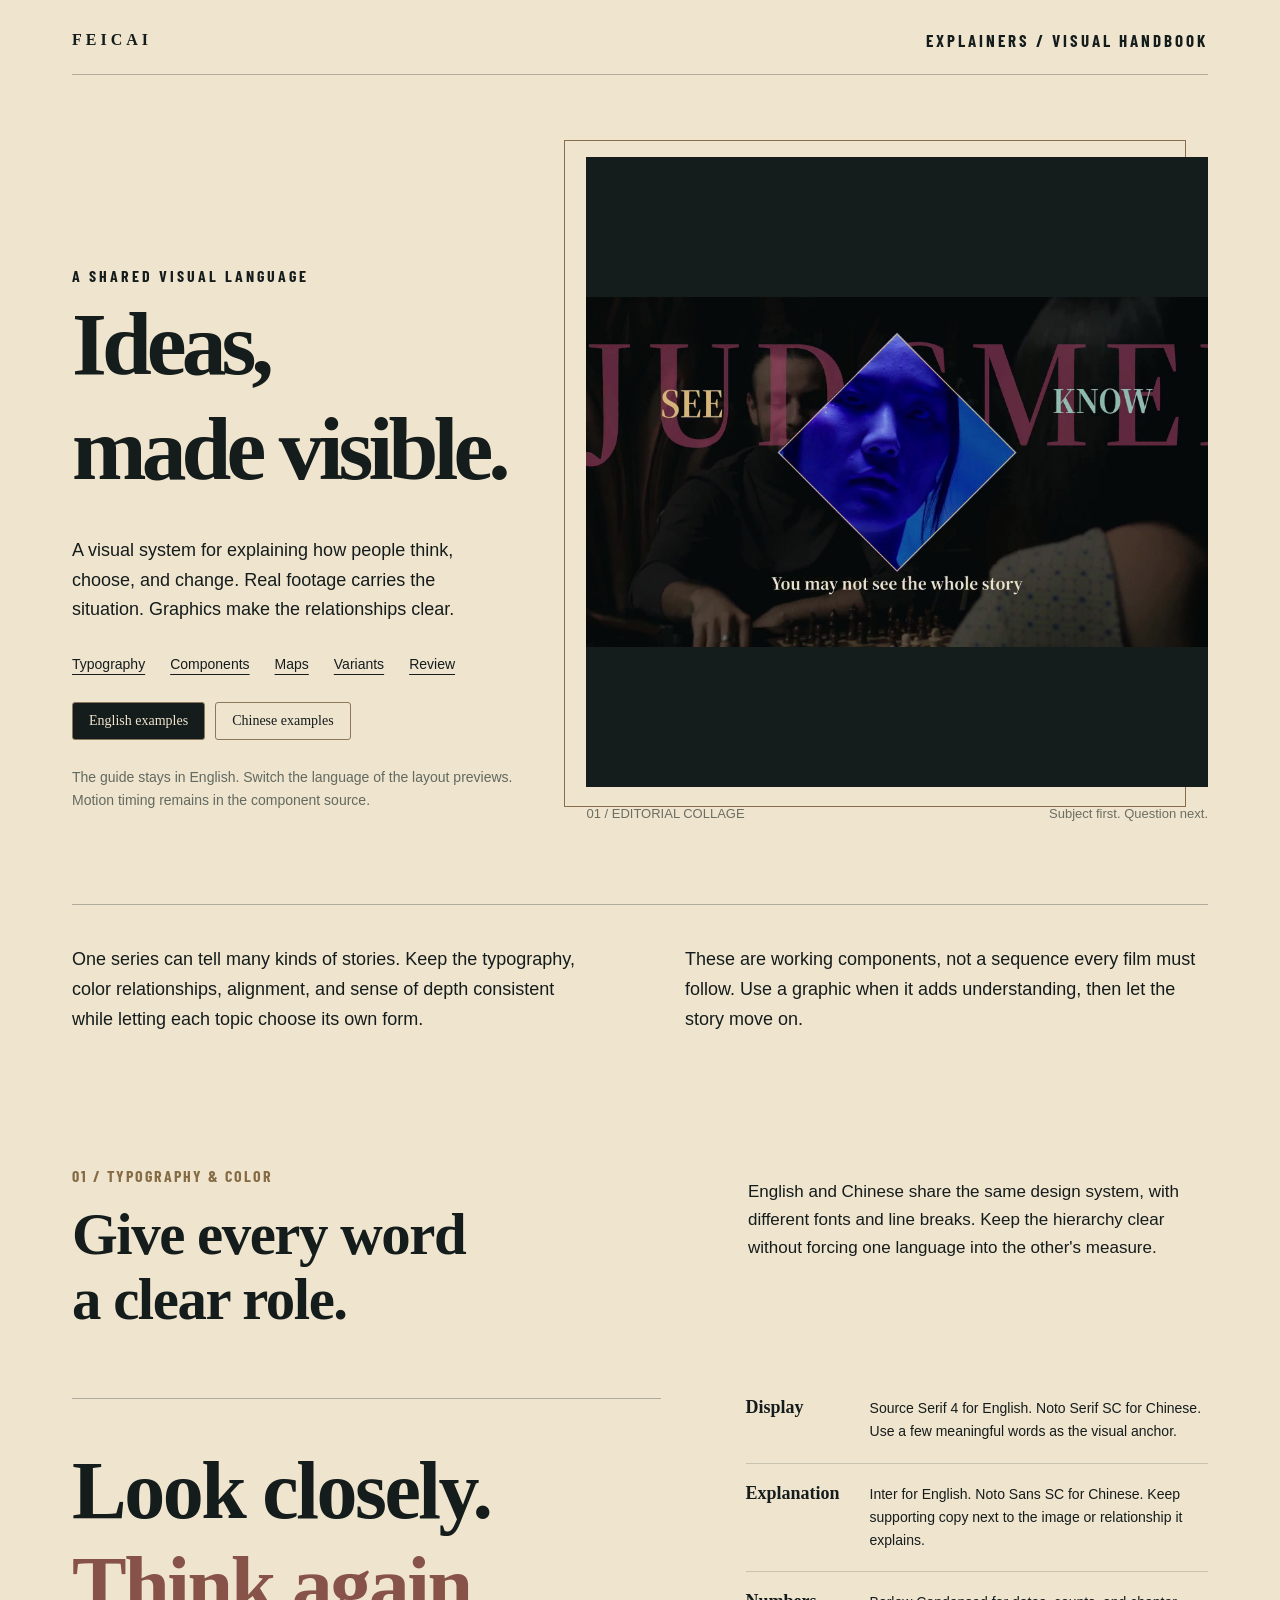
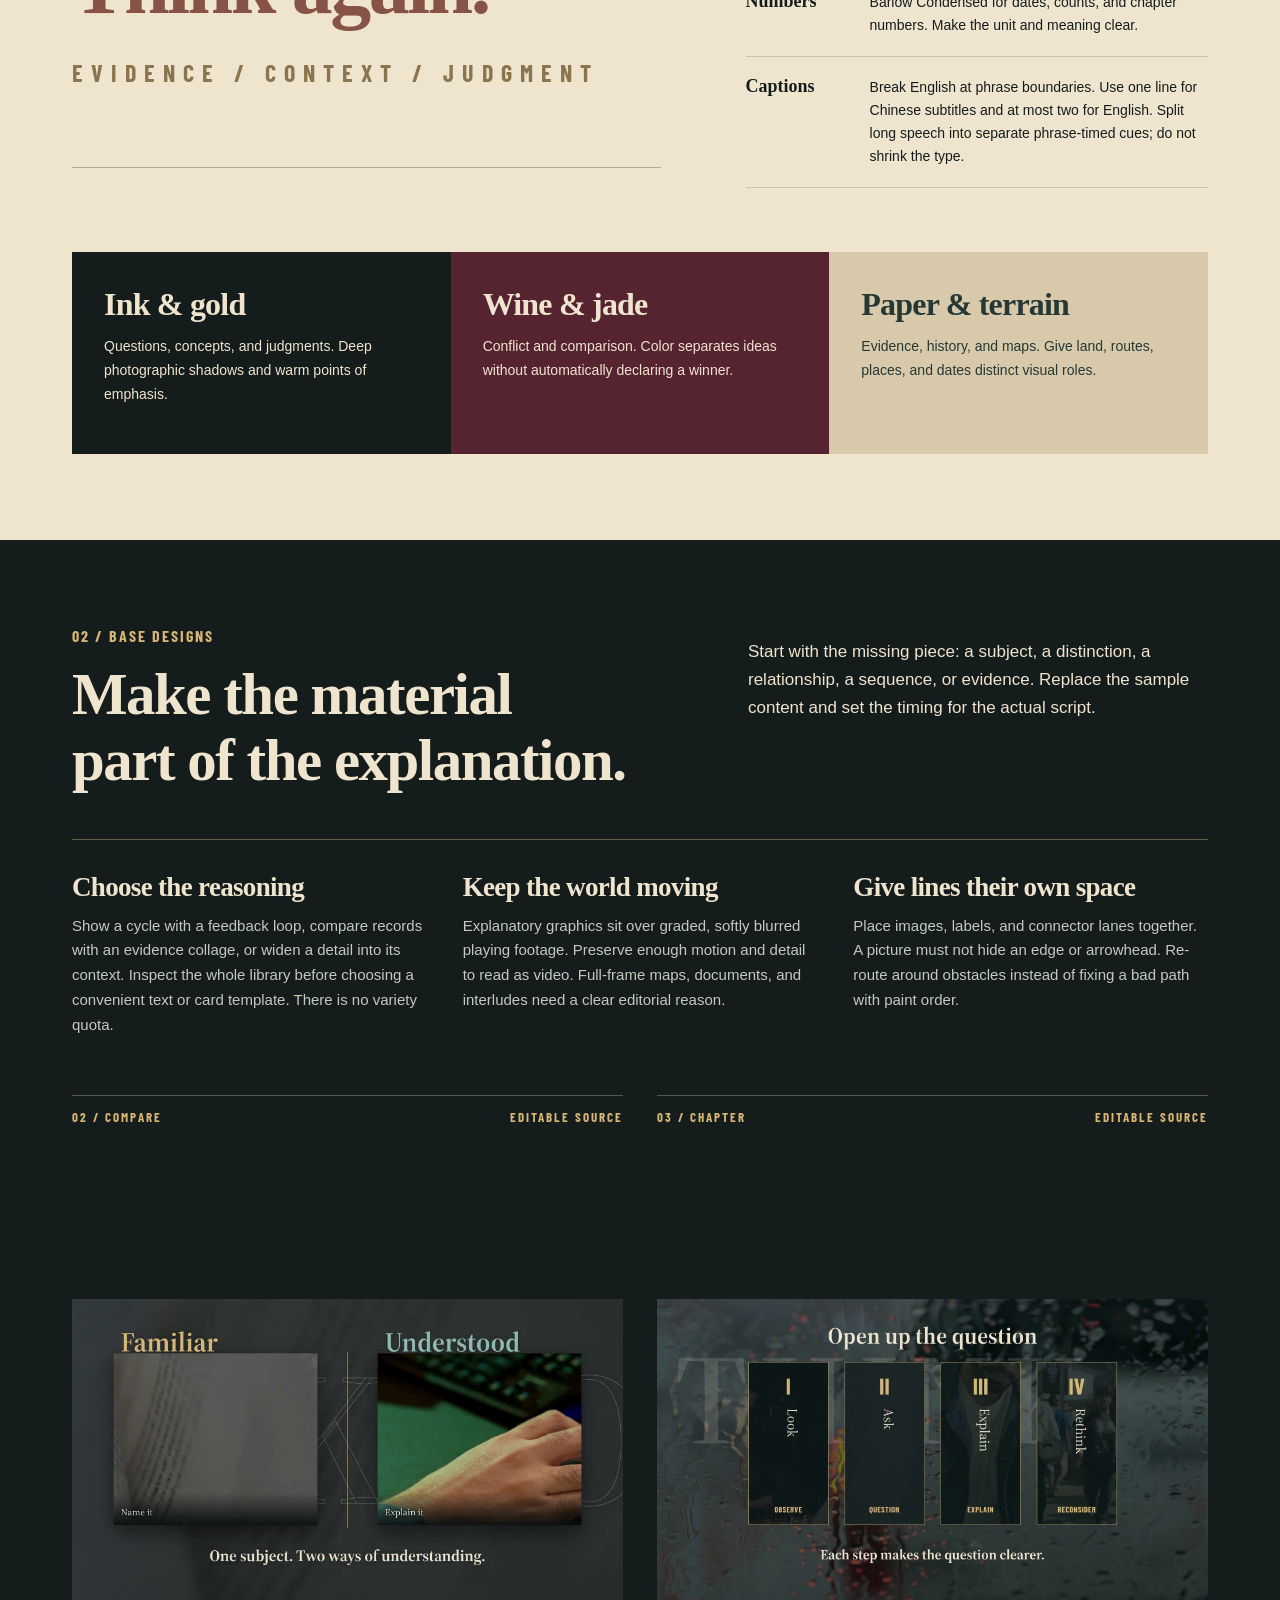
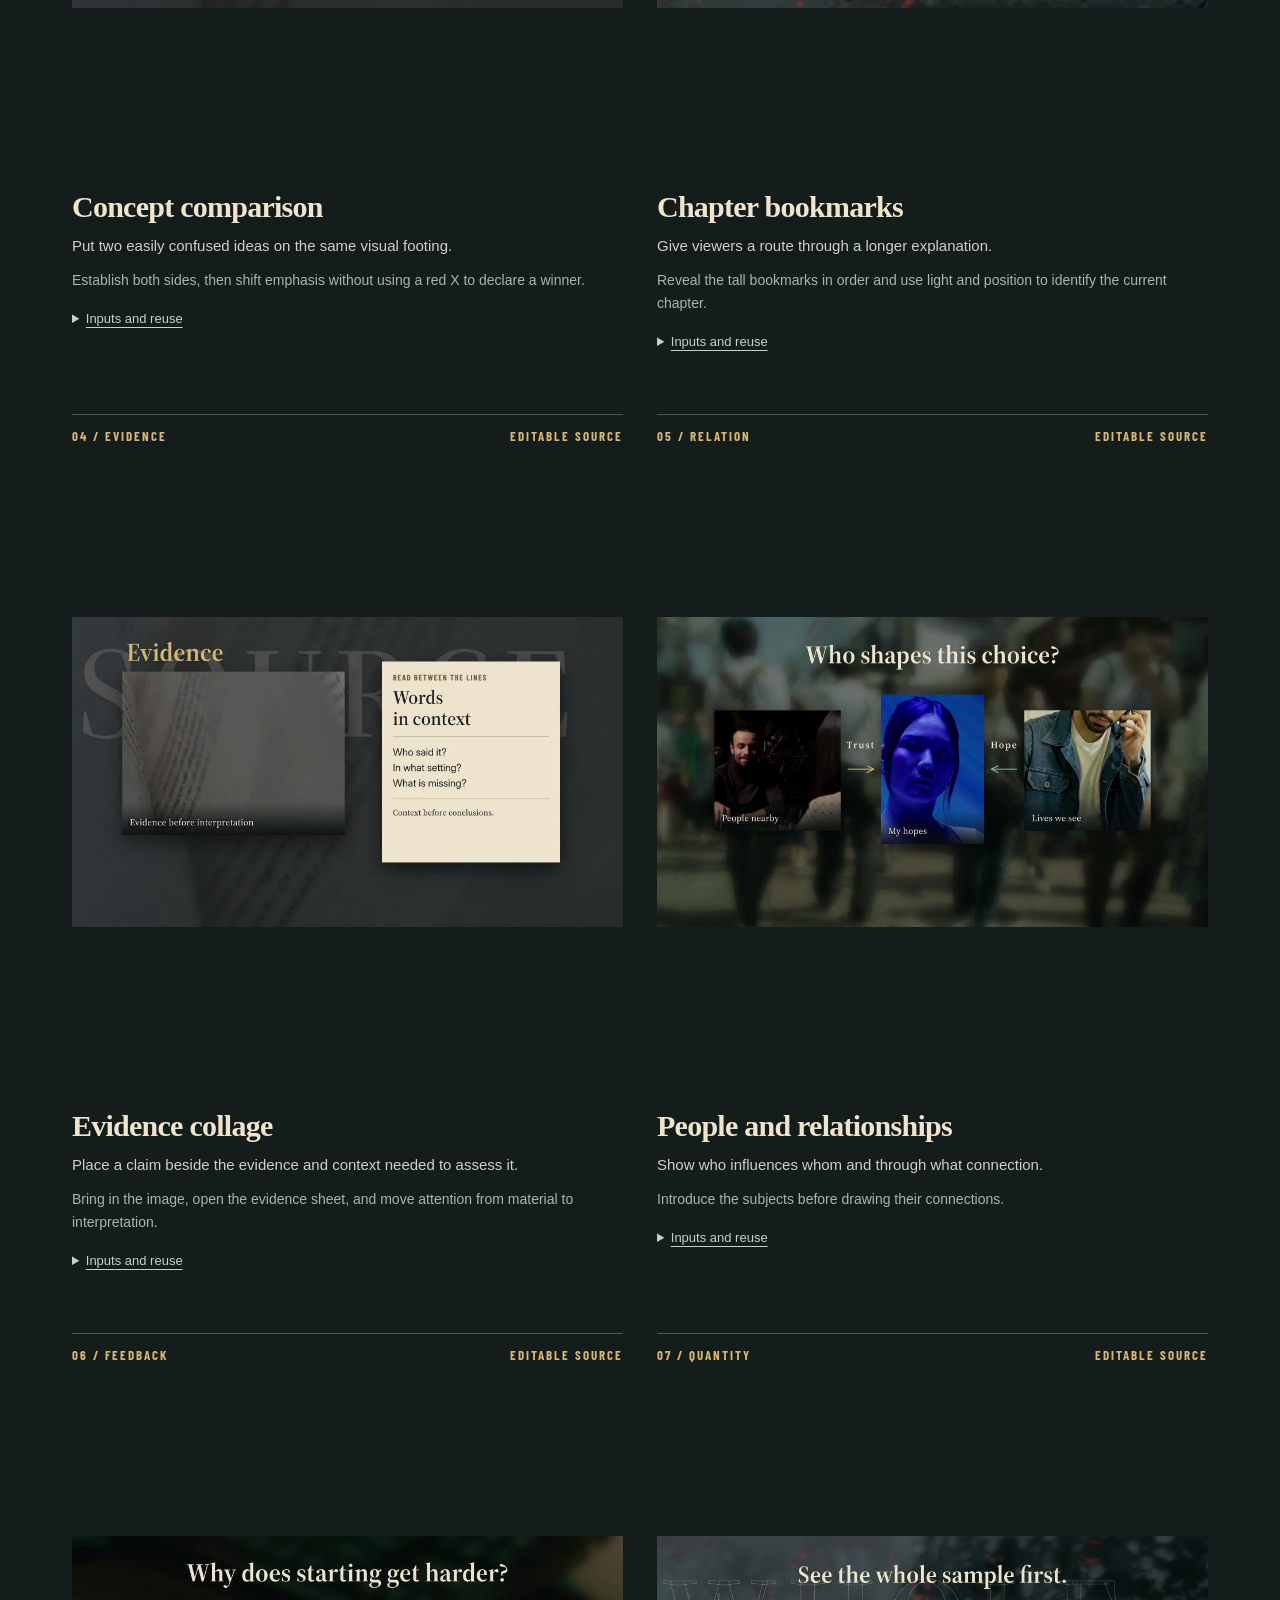
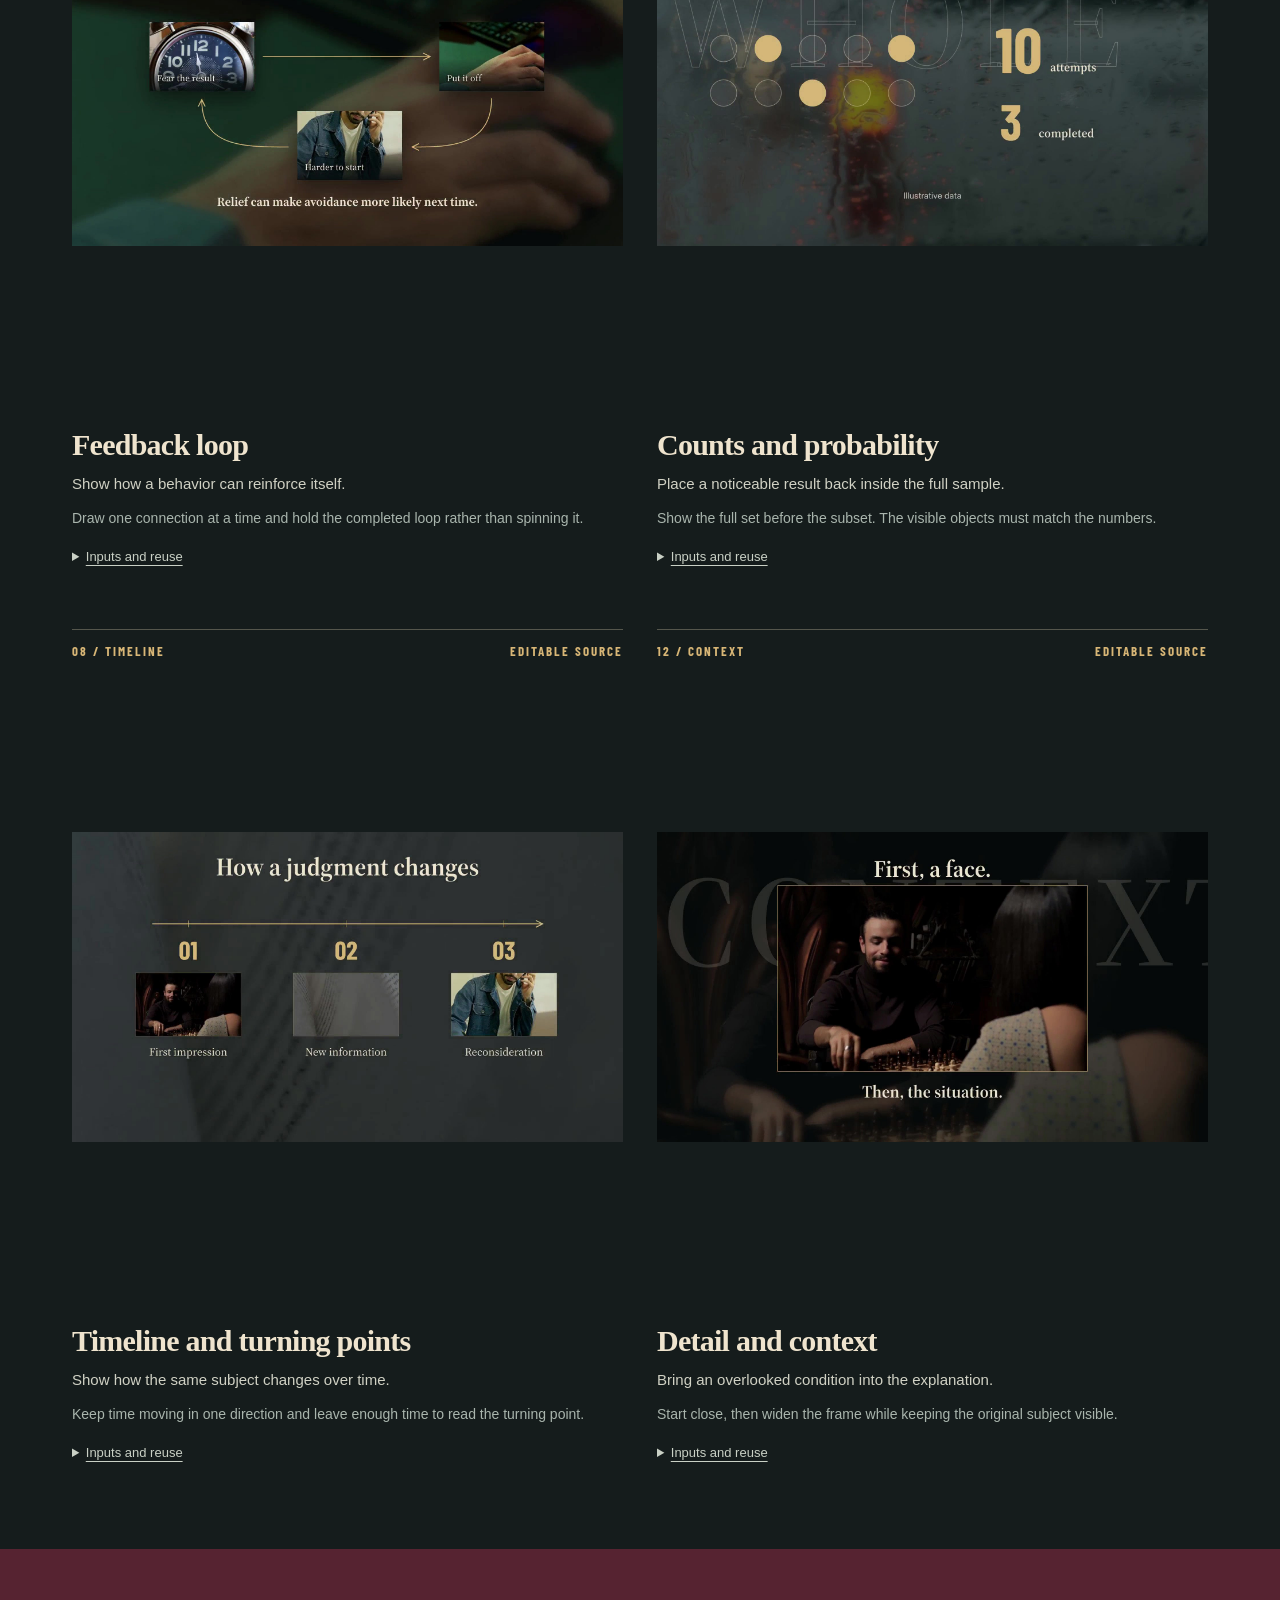
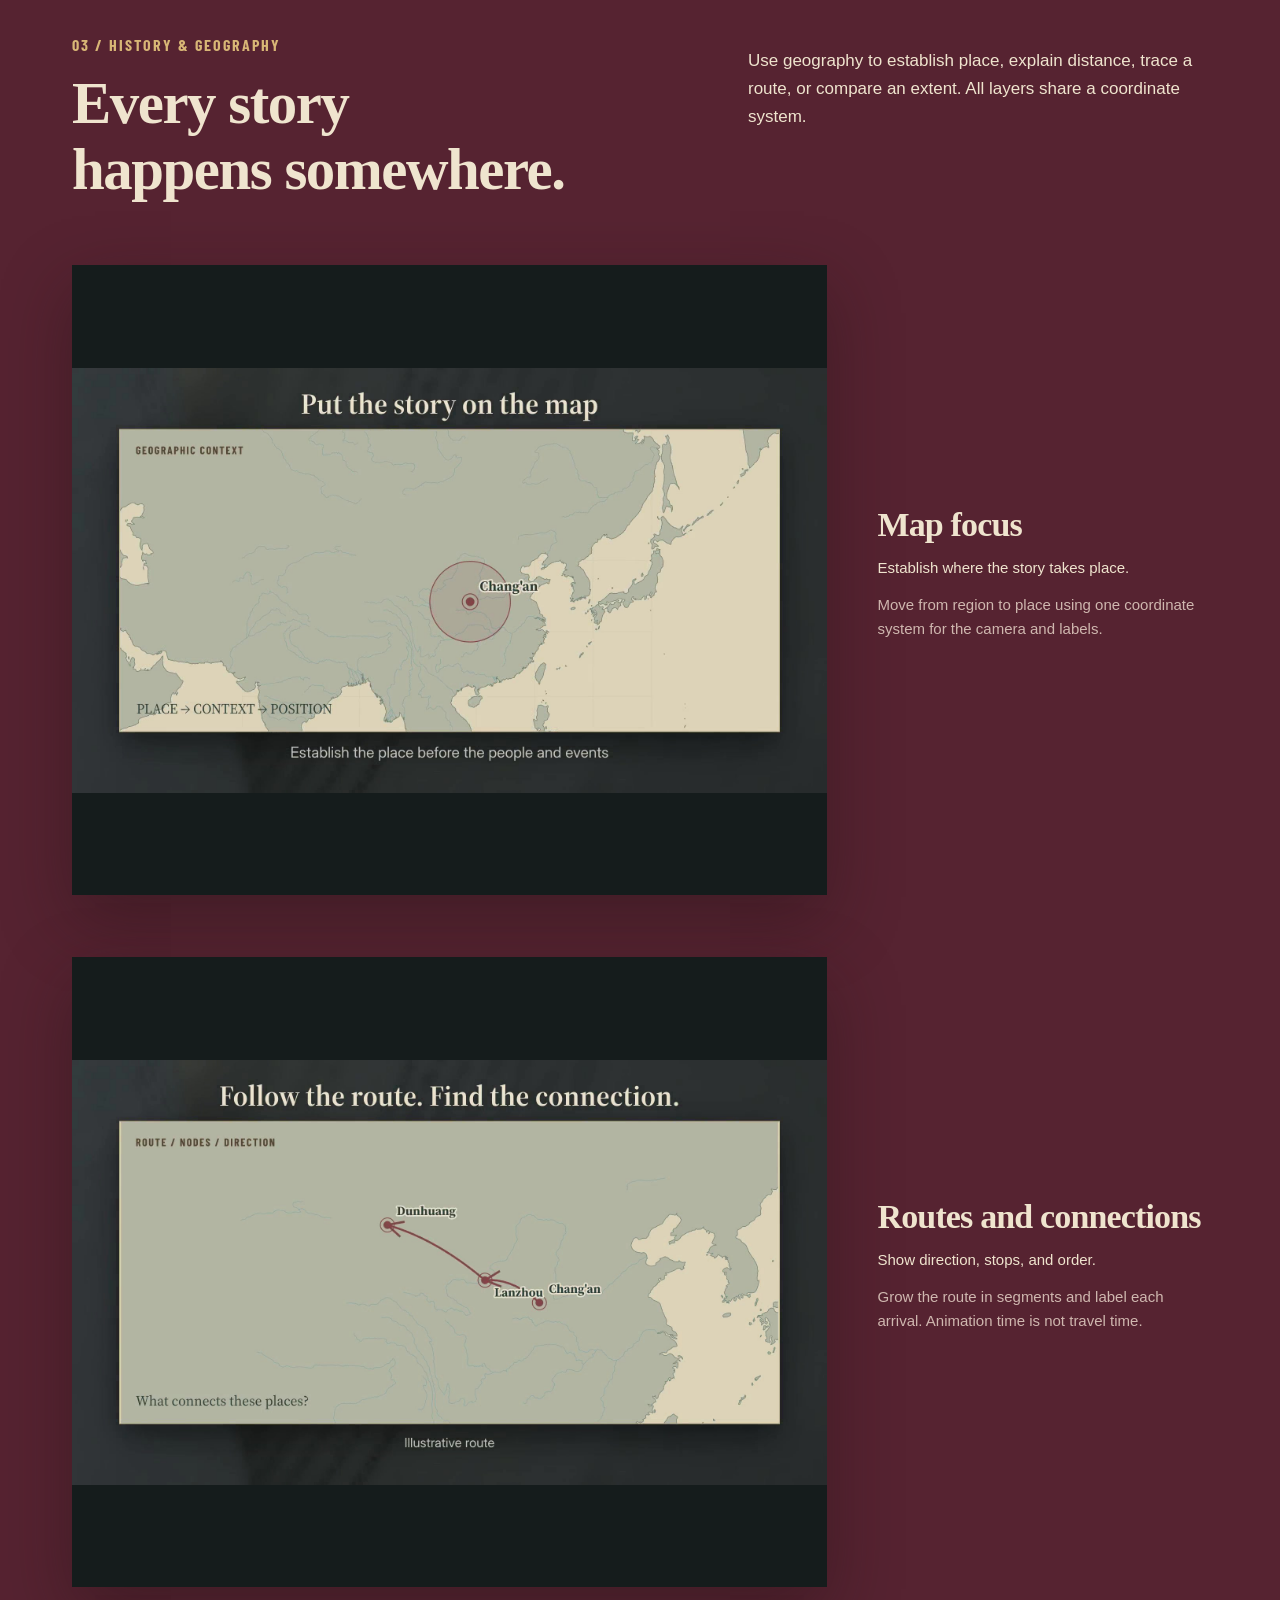
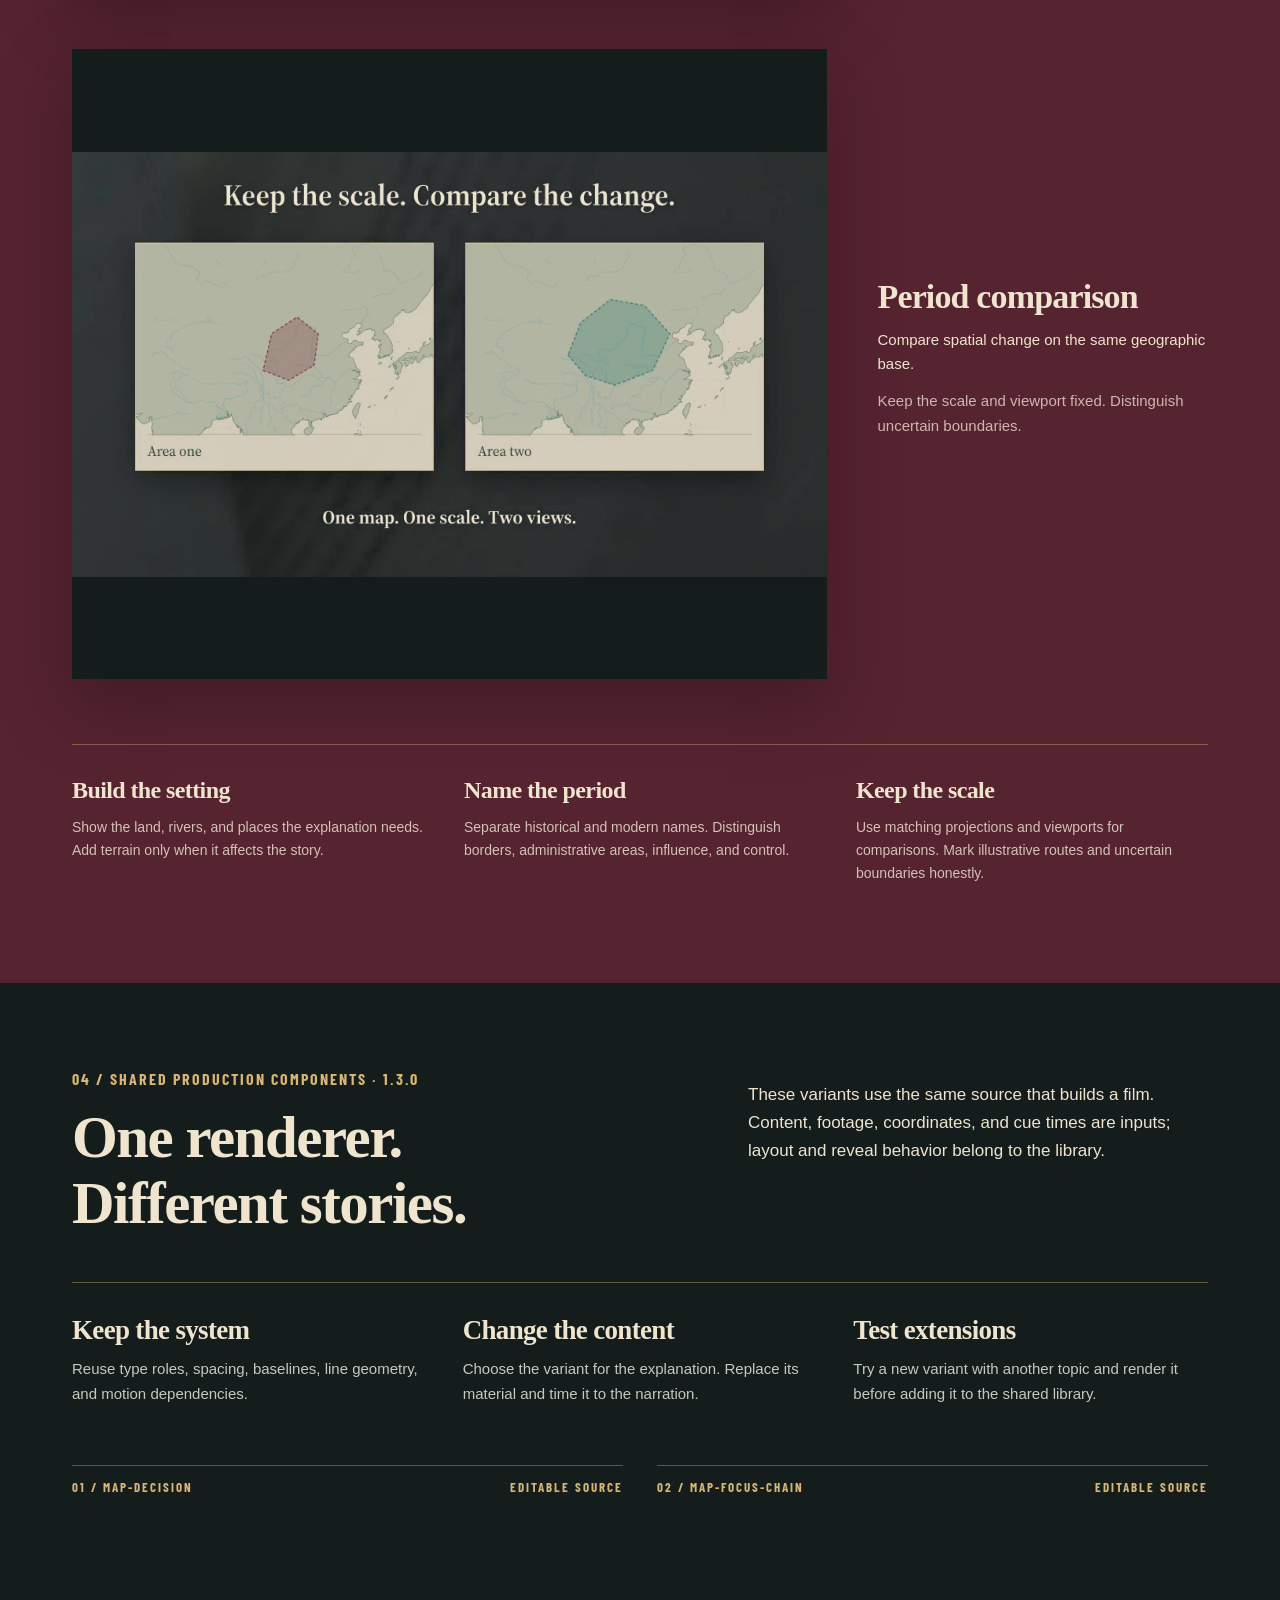
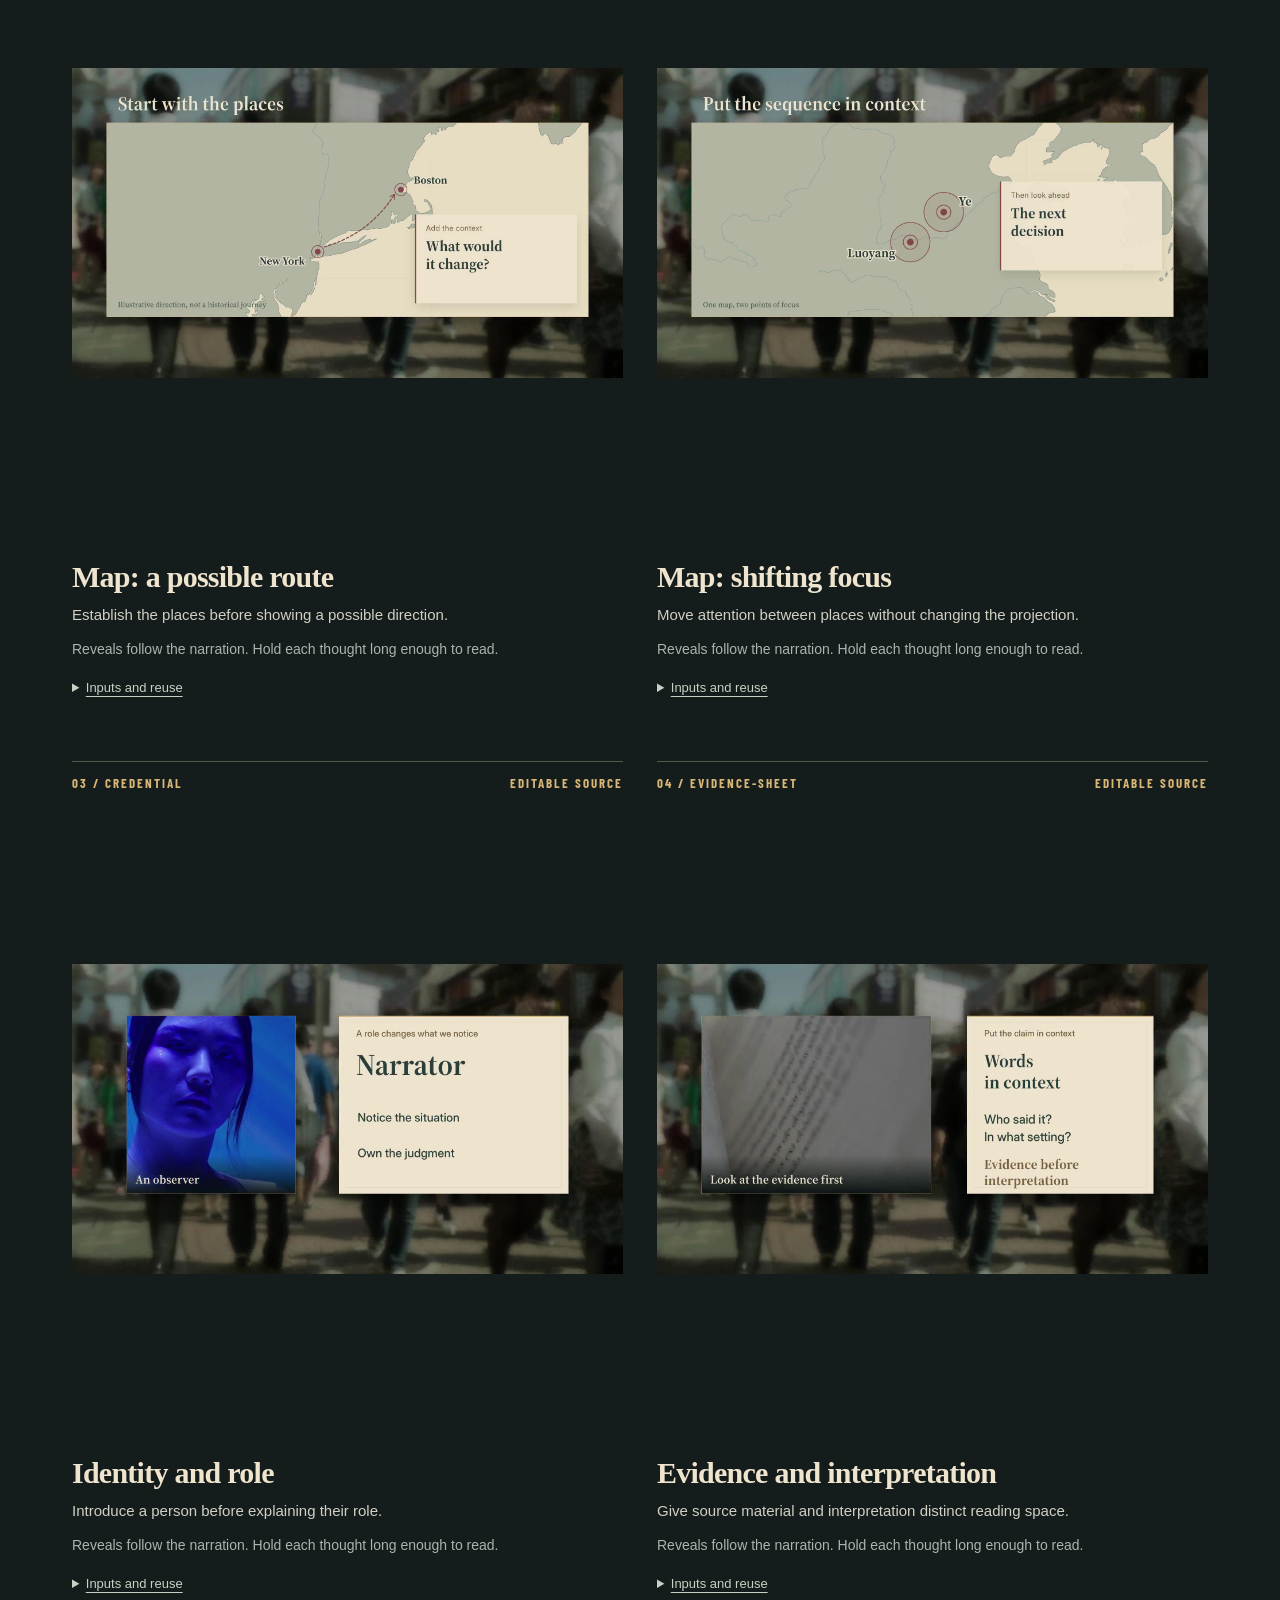
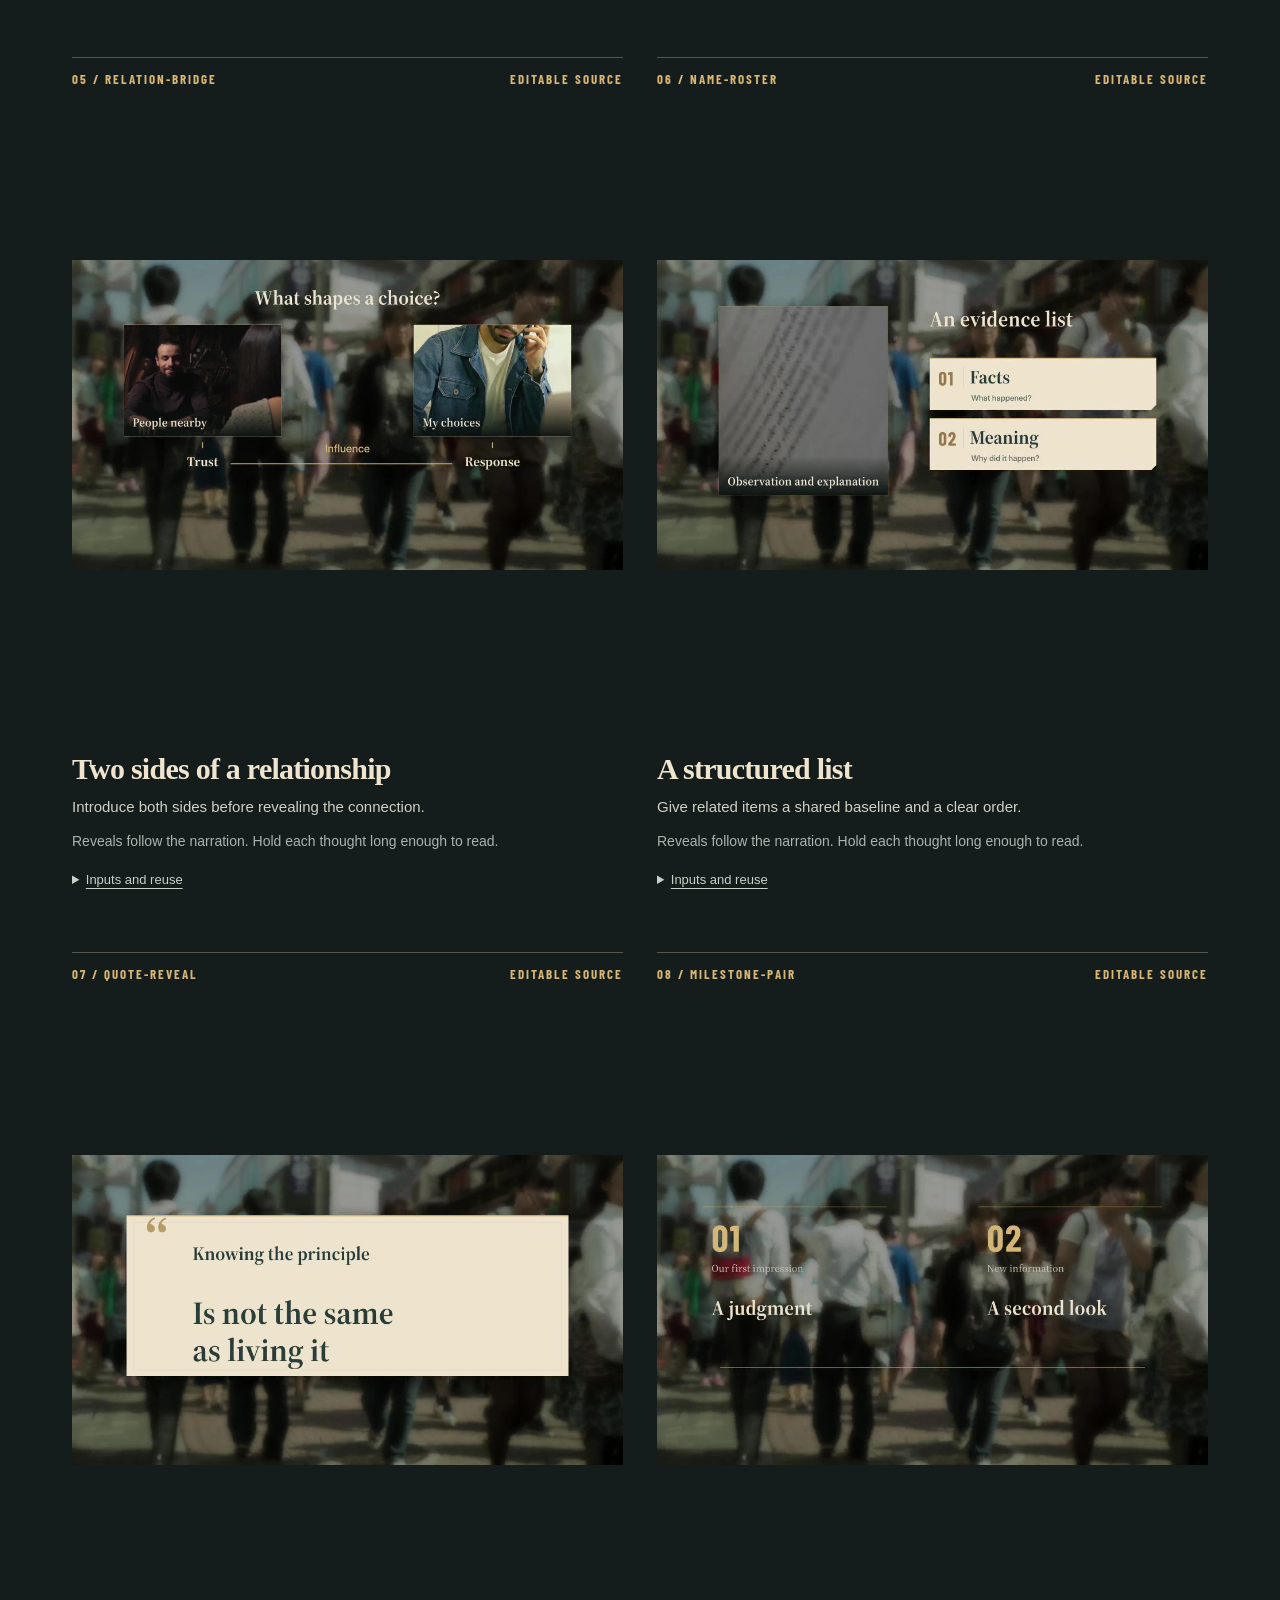
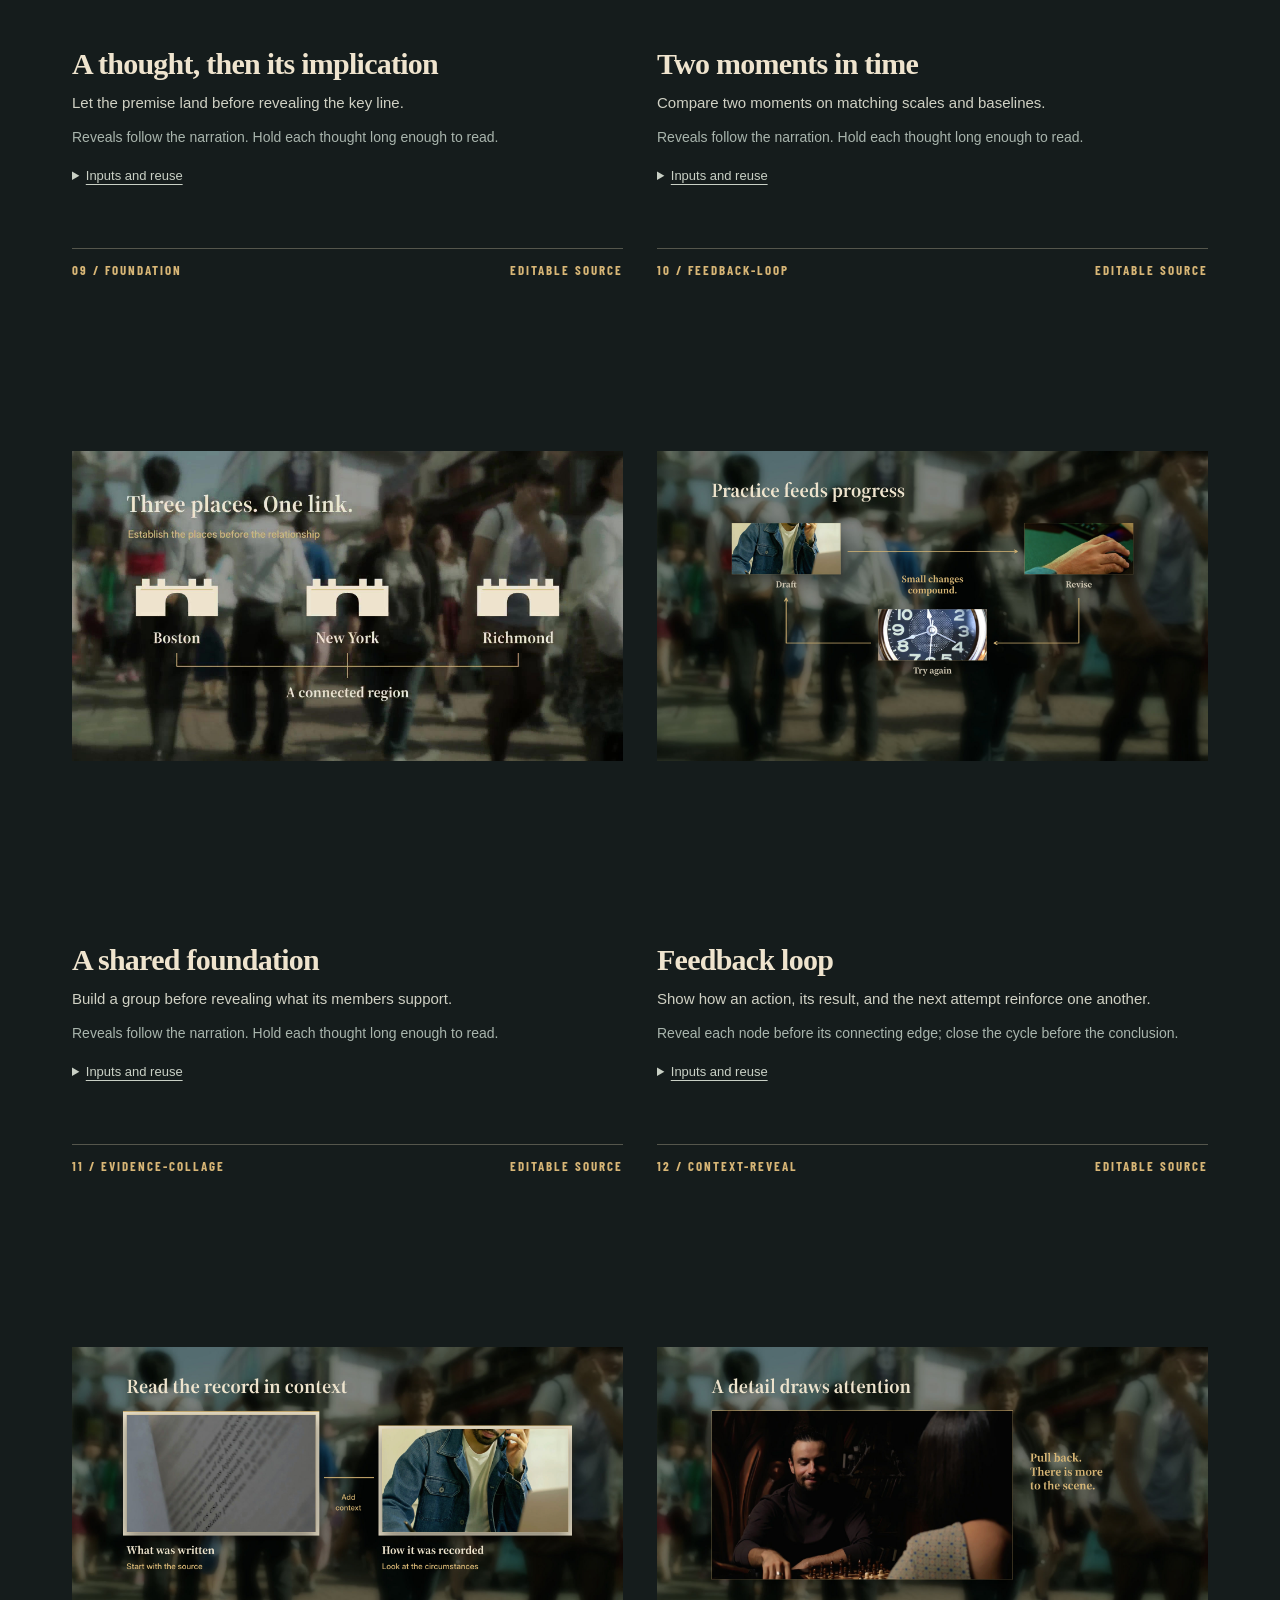
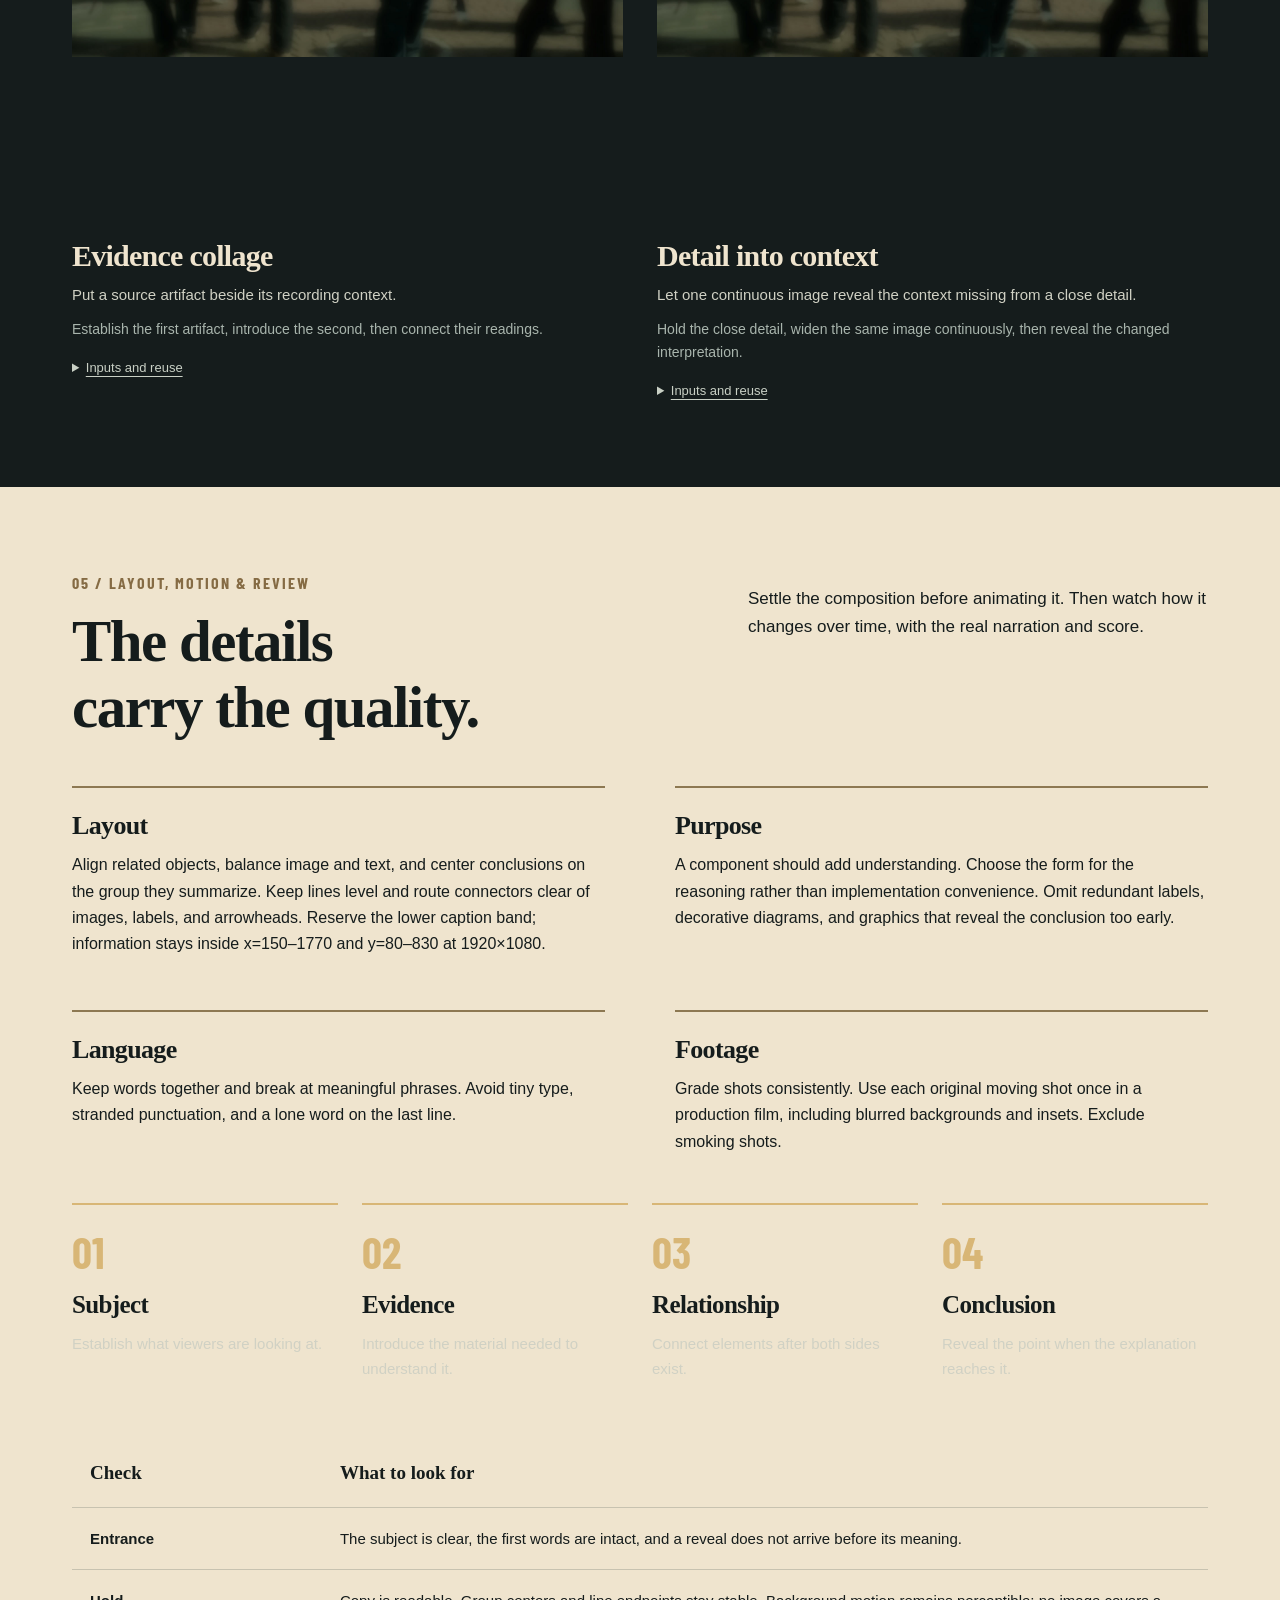
==== commit 22bddab7: "Strengthen visual composition and single-line Chinese captions" ====
--- a/references/visual-handbook.html
+++ b/references/visual-handbook.html
@@ -2,11 +2,11 @@
 <div class="wrap"><header class="masthead"><b>FEICAI</b><span>EXPLAINERS / VISUAL HANDBOOK</span></header>
 <div class="cover"><div><span class="smallcaps">A SHARED VISUAL LANGUAGE</span><h1>Ideas,<br>made visible.</h1><p class="lead">A visual system for explaining how people think, choose, and change. Real footage carries the situation. Graphics make the relationships clear.</p><nav><a href="#type">Typography</a><a href="#components">Components</a><a href="#maps">Maps</a><a href="#shared">Variants</a><a href="#review">Review</a></nav><div class="language-picker" role="group" aria-label="Example language"><button type="button" data-language="en-US" aria-pressed="true">English examples</button><button type="button" data-language="zh-CN" aria-pressed="false">Chinese examples</button></div><p class="guide-note">The guide stays in English. Switch the language of the layout previews. Motion timing remains in the component source.</p></div><div class="cover-film"><img class="specimen-preview" loading="eager" width="1920" height="1080" data-specimen="hero" src="../assets/packaging/previews/en-US/hero.jpg" alt="hero layout preview"><div class="folio"><span>01 / EDITORIAL COLLAGE</span><span>Subject first. Question next.</span></div></div></div>
 <div class="intro"><p>One series can tell many kinds of stories. Keep the typography, color relationships, alignment, and sense of depth consistent while letting each topic choose its own form.</p><p>These are working components, not a sequence every film must follow. Use a graphic when it adds understanding, then let the story move on.</p></div></div>
-<section id="type"><div class="wrap"><div class="section-top"><div><span class="index">01 / TYPOGRAPHY & COLOR</span><h2>Give every word<br>a clear role.</h2></div><p>English and Chinese share the same design system, with different fonts and line breaks. Keep the hierarchy clear without forcing one language into the other's measure.</p></div><div class="type-layout"><div class="type-art"><div class="display">Look closely.<br><em>Think again.</em></div><div class="latin">EVIDENCE / CONTEXT / JUDGMENT</div></div><div class="type-roles"><div class="type-role"><strong>Display</strong><p>Source Serif 4 for English. Noto Serif SC for Chinese. Use a few meaningful words as the visual anchor.</p></div><div class="type-role"><strong>Explanation</strong><p>Inter for English. Noto Sans SC for Chinese. Keep supporting copy next to the image or relationship it explains.</p></div><div class="type-role"><strong>Numbers</strong><p>Barlow Condensed for dates, counts, and chapter numbers. Make the unit and meaning clear.</p></div><div class="type-role"><strong>Captions</strong><p>Break English at phrase boundaries. Keep captions to two readable lines, with timing taken from the recording in that language.</p></div></div></div><div class="palettes"><div class="palette ink"><h3>Ink & gold</h3><p>Questions, concepts, and judgments. Deep photographic shadows and warm points of emphasis.</p></div><div class="palette ruby"><h3>Wine & jade</h3><p>Conflict and comparison. Color separates ideas without automatically declaring a winner.</p></div><div class="palette parchment"><h3>Paper & terrain</h3><p>Evidence, history, and maps. Give land, routes, places, and dates distinct visual roles.</p></div></div></div></section>
-<section class="dark" id="components"><div class="wrap"><div class="section-top"><div><span class="index">02 / BASE DESIGNS</span><h2>Make the material<br>part of the explanation.</h2></div><p>Start with the missing piece: a subject, a distinction, a relationship, a sequence, or evidence. Replace the sample content and set the timing for the actual script.</p></div><div class="specimens"><article class="specimen" id="sample-compare"><div class="specimen-top"><span>02 / COMPARE</span><span>EDITABLE SOURCE</span></div><img class="specimen-preview" loading="lazy" width="1920" height="1080" data-specimen="compare" src="../assets/packaging/previews/en-US/compare.jpg" alt="compare layout preview"><div class="specimen-copy"><h3>Concept comparison</h3><p>Put two easily confused ideas on the same visual footing.</p><p class="motion">Establish both sides, then shift emphasis without using a red X to declare a winner.</p><details><summary>Inputs and reuse</summary><p>Two concepts, a shared object, and a short explanation for each</p><p>Replace the content and footage, then time the reveals to the narration. Eight seconds is a sample length, not a production rule.</p><p><a href="../assets/packaging/src/components.json">View the inputs</a></p></details></div></article><article class="specimen" id="sample-chapter"><div class="specimen-top"><span>03 / CHAPTER</span><span>EDITABLE SOURCE</span></div><img class="specimen-preview" loading="lazy" width="1920" height="1080" data-specimen="chapter" src="../assets/packaging/previews/en-US/chapter.jpg" alt="chapter layout preview"><div class="specimen-copy"><h3>Chapter bookmarks</h3><p>Give viewers a route through a longer explanation.</p><p class="motion">Reveal the tall bookmarks in order and use light and position to identify the current chapter.</p><details><summary>Inputs and reuse</summary><p>Two to five short headings, footage, and an active chapter</p><p>Replace the content and footage, then time the reveals to the narration. Eight seconds is a sample length, not a production rule.</p><p><a href="../assets/packaging/src/components.json">View the inputs</a></p></details></div></article><article class="specimen" id="sample-evidence"><div class="specimen-top"><span>04 / EVIDENCE</span><span>EDITABLE SOURCE</span></div><img class="specimen-preview" loading="lazy" width="1920" height="1080" data-specimen="evidence" src="../assets/packaging/previews/en-US/evidence.jpg" alt="evidence layout preview"><div class="specimen-copy"><h3>Evidence collage</h3><p>Place a claim beside the evidence and context needed to assess it.</p><p class="motion">Bring in the image, open the evidence sheet, and move attention from material to interpretation.</p><details><summary>Inputs and reuse</summary><p>A source image, a detail to examine, and two levels of explanation</p><p>Replace the content and footage, then time the reveals to the narration. Eight seconds is a sample length, not a production rule.</p><p><a href="../assets/packaging/src/components.json">View the inputs</a></p></details></div></article><article class="specimen" id="sample-relation"><div class="specimen-top"><span>05 / RELATION</span><span>EDITABLE SOURCE</span></div><img class="specimen-preview" loading="lazy" width="1920" height="1080" data-specimen="relation" src="../assets/packaging/previews/en-US/relation.jpg" alt="relation layout preview"><div class="specimen-copy"><h3>People and relationships</h3><p>Show who influences whom and through what connection.</p><p class="motion">Introduce the subjects before drawing their connections.</p><details><summary>Inputs and reuse</summary><p>People or entities, a named relationship, and direction</p><p>Replace the content and footage, then time the reveals to the narration. Eight seconds is a sample length, not a production rule.</p><p><a href="../assets/packaging/src/components.json">View the inputs</a></p></details></div></article><article class="specimen" id="sample-feedback"><div class="specimen-top"><span>06 / FEEDBACK</span><span>EDITABLE SOURCE</span></div><img class="specimen-preview" loading="lazy" width="1920" height="1080" data-specimen="feedback" src="../assets/packaging/previews/en-US/feedback.jpg" alt="feedback layout preview"><div class="specimen-copy"><h3>Feedback loop</h3><p>Show how a behavior can reinforce itself.</p><p class="motion">Draw one connection at a time and hold the completed loop rather than spinning it.</p><details><summary>Inputs and reuse</summary><p>Three stages, an actual return path, and a possible way out</p><p>Replace the content and footage, then time the reveals to the narration. Eight seconds is a sample length, not a production rule.</p><p><a href="../assets/packaging/src/components.json">View the inputs</a></p></details></div></article><article class="specimen" id="sample-quantity"><div class="specimen-top"><span>07 / QUANTITY</span><span>EDITABLE SOURCE</span></div><img class="specimen-preview" loading="lazy" width="1920" height="1080" data-specimen="quantity" src="../assets/packaging/previews/en-US/quantity.jpg" alt="quantity layout preview"><div class="specimen-copy"><h3>Counts and probability</h3><p>Place a noticeable result back inside the full sample.</p><p class="motion">Show the full set before the subset. The visible objects must match the numbers.</p><details><summary>Inputs and reuse</summary><p>Total, selected count, unit, and whether the data is illustrative</p><p>Replace the content and footage, then time the reveals to the narration. Eight seconds is a sample length, not a production rule.</p><p><a href="../assets/packaging/src/components.json">View the inputs</a></p></details></div></article><article class="specimen" id="sample-timeline"><div class="specimen-top"><span>08 / TIMELINE</span><span>EDITABLE SOURCE</span></div><img class="specimen-preview" loading="lazy" width="1920" height="1080" data-specimen="timeline" src="../assets/packaging/previews/en-US/timeline.jpg" alt="timeline layout preview"><div class="specimen-copy"><h3>Timeline and turning points</h3><p>Show how the same subject changes over time.</p><p class="motion">Keep time moving in one direction and leave enough time to read the turning point.</p><details><summary>Inputs and reuse</summary><p>Three stages, a subject, a turning point, and verified dates or stage names</p><p>Replace the content and footage, then time the reveals to the narration. Eight seconds is a sample length, not a production rule.</p><p><a href="../assets/packaging/src/components.json">View the inputs</a></p></details></div></article><article class="specimen" id="sample-context"><div class="specimen-top"><span>12 / CONTEXT</span><span>EDITABLE SOURCE</span></div><img class="specimen-preview" loading="lazy" width="1920" height="1080" data-specimen="context" src="../assets/packaging/previews/en-US/context.jpg" alt="context layout preview"><div class="specimen-copy"><h3>Detail and context</h3><p>Bring an overlooked condition into the explanation.</p><p class="motion">Start close, then widen the frame while keeping the original subject visible.</p><details><summary>Inputs and reuse</summary><p>One source, a close detail, a wider view, and a changed interpretation</p><p>Replace the content and footage, then time the reveals to the narration. Eight seconds is a sample length, not a production rule.</p><p><a href="../assets/packaging/src/components.json">View the inputs</a></p></details></div></article></div></div></section>
+<section id="type"><div class="wrap"><div class="section-top"><div><span class="index">01 / TYPOGRAPHY & COLOR</span><h2>Give every word<br>a clear role.</h2></div><p>English and Chinese share the same design system, with different fonts and line breaks. Keep the hierarchy clear without forcing one language into the other's measure.</p></div><div class="type-layout"><div class="type-art"><div class="display">Look closely.<br><em>Think again.</em></div><div class="latin">EVIDENCE / CONTEXT / JUDGMENT</div></div><div class="type-roles"><div class="type-role"><strong>Display</strong><p>Source Serif 4 for English. Noto Serif SC for Chinese. Use a few meaningful words as the visual anchor.</p></div><div class="type-role"><strong>Explanation</strong><p>Inter for English. Noto Sans SC for Chinese. Keep supporting copy next to the image or relationship it explains.</p></div><div class="type-role"><strong>Numbers</strong><p>Barlow Condensed for dates, counts, and chapter numbers. Make the unit and meaning clear.</p></div><div class="type-role"><strong>Captions</strong><p>Break English at phrase boundaries. Use one line for Chinese subtitles and at most two for English. Split long speech into separate phrase-timed cues; do not shrink the type.</p></div></div></div><div class="palettes"><div class="palette ink"><h3>Ink & gold</h3><p>Questions, concepts, and judgments. Deep photographic shadows and warm points of emphasis.</p></div><div class="palette ruby"><h3>Wine & jade</h3><p>Conflict and comparison. Color separates ideas without automatically declaring a winner.</p></div><div class="palette parchment"><h3>Paper & terrain</h3><p>Evidence, history, and maps. Give land, routes, places, and dates distinct visual roles.</p></div></div></div></section>
+<section class="dark" id="components"><div class="wrap"><div class="section-top"><div><span class="index">02 / BASE DESIGNS</span><h2>Make the material<br>part of the explanation.</h2></div><p>Start with the missing piece: a subject, a distinction, a relationship, a sequence, or evidence. Replace the sample content and set the timing for the actual script.</p></div><div class="library-principles"><div><h3>Choose the reasoning</h3><p>Show a cycle with a feedback loop, compare records with an evidence collage, or widen a detail into its context. Inspect the whole library before choosing a convenient text or card template. There is no variety quota.</p></div><div><h3>Keep the world moving</h3><p>Explanatory graphics sit over graded, softly blurred playing footage. Preserve enough motion and detail to read as video. Full-frame maps, documents, and interludes need a clear editorial reason.</p></div><div><h3>Give lines their own space</h3><p>Place images, labels, and connector lanes together. A picture must not hide an edge or arrowhead. Re-route around obstacles instead of fixing a bad path with paint order.</p></div></div><div class="specimens"><article class="specimen" id="sample-compare"><div class="specimen-top"><span>02 / COMPARE</span><span>EDITABLE SOURCE</span></div><img class="specimen-preview" loading="lazy" width="1920" height="1080" data-specimen="compare" src="../assets/packaging/previews/en-US/compare.jpg" alt="compare layout preview"><div class="specimen-copy"><h3>Concept comparison</h3><p>Put two easily confused ideas on the same visual footing.</p><p class="motion">Establish both sides, then shift emphasis without using a red X to declare a winner.</p><details><summary>Inputs and reuse</summary><p>Two concepts, a shared object, and a short explanation for each</p><p>Replace the content and footage, then time the reveals to the narration. Eight seconds is a sample length, not a production rule.</p><p><a href="../assets/packaging/src/components.json">View the inputs</a></p></details></div></article><article class="specimen" id="sample-chapter"><div class="specimen-top"><span>03 / CHAPTER</span><span>EDITABLE SOURCE</span></div><img class="specimen-preview" loading="lazy" width="1920" height="1080" data-specimen="chapter" src="../assets/packaging/previews/en-US/chapter.jpg" alt="chapter layout preview"><div class="specimen-copy"><h3>Chapter bookmarks</h3><p>Give viewers a route through a longer explanation.</p><p class="motion">Reveal the tall bookmarks in order and use light and position to identify the current chapter.</p><details><summary>Inputs and reuse</summary><p>Two to five short headings, footage, and an active chapter</p><p>Replace the content and footage, then time the reveals to the narration. Eight seconds is a sample length, not a production rule.</p><p><a href="../assets/packaging/src/components.json">View the inputs</a></p></details></div></article><article class="specimen" id="sample-evidence"><div class="specimen-top"><span>04 / EVIDENCE</span><span>EDITABLE SOURCE</span></div><img class="specimen-preview" loading="lazy" width="1920" height="1080" data-specimen="evidence" src="../assets/packaging/previews/en-US/evidence.jpg" alt="evidence layout preview"><div class="specimen-copy"><h3>Evidence collage</h3><p>Place a claim beside the evidence and context needed to assess it.</p><p class="motion">Bring in the image, open the evidence sheet, and move attention from material to interpretation.</p><details><summary>Inputs and reuse</summary><p>A source image, a detail to examine, and two levels of explanation</p><p>Replace the content and footage, then time the reveals to the narration. Eight seconds is a sample length, not a production rule.</p><p><a href="../assets/packaging/src/components.json">View the inputs</a></p></details></div></article><article class="specimen" id="sample-relation"><div class="specimen-top"><span>05 / RELATION</span><span>EDITABLE SOURCE</span></div><img class="specimen-preview" loading="lazy" width="1920" height="1080" data-specimen="relation" src="../assets/packaging/previews/en-US/relation.jpg" alt="relation layout preview"><div class="specimen-copy"><h3>People and relationships</h3><p>Show who influences whom and through what connection.</p><p class="motion">Introduce the subjects before drawing their connections.</p><details><summary>Inputs and reuse</summary><p>People or entities, a named relationship, and direction</p><p>Replace the content and footage, then time the reveals to the narration. Eight seconds is a sample length, not a production rule.</p><p><a href="../assets/packaging/src/components.json">View the inputs</a></p></details></div></article><article class="specimen" id="sample-feedback"><div class="specimen-top"><span>06 / FEEDBACK</span><span>EDITABLE SOURCE</span></div><img class="specimen-preview" loading="lazy" width="1920" height="1080" data-specimen="feedback" src="../assets/packaging/previews/en-US/feedback.jpg" alt="feedback layout preview"><div class="specimen-copy"><h3>Feedback loop</h3><p>Show how a behavior can reinforce itself.</p><p class="motion">Draw one connection at a time and hold the completed loop rather than spinning it.</p><details><summary>Inputs and reuse</summary><p>Three stages, an actual return path, and a possible way out</p><p>Replace the content and footage, then time the reveals to the narration. Eight seconds is a sample length, not a production rule.</p><p><a href="../assets/packaging/src/components.json">View the inputs</a></p></details></div></article><article class="specimen" id="sample-quantity"><div class="specimen-top"><span>07 / QUANTITY</span><span>EDITABLE SOURCE</span></div><img class="specimen-preview" loading="lazy" width="1920" height="1080" data-specimen="quantity" src="../assets/packaging/previews/en-US/quantity.jpg" alt="quantity layout preview"><div class="specimen-copy"><h3>Counts and probability</h3><p>Place a noticeable result back inside the full sample.</p><p class="motion">Show the full set before the subset. The visible objects must match the numbers.</p><details><summary>Inputs and reuse</summary><p>Total, selected count, unit, and whether the data is illustrative</p><p>Replace the content and footage, then time the reveals to the narration. Eight seconds is a sample length, not a production rule.</p><p><a href="../assets/packaging/src/components.json">View the inputs</a></p></details></div></article><article class="specimen" id="sample-timeline"><div class="specimen-top"><span>08 / TIMELINE</span><span>EDITABLE SOURCE</span></div><img class="specimen-preview" loading="lazy" width="1920" height="1080" data-specimen="timeline" src="../assets/packaging/previews/en-US/timeline.jpg" alt="timeline layout preview"><div class="specimen-copy"><h3>Timeline and turning points</h3><p>Show how the same subject changes over time.</p><p class="motion">Keep time moving in one direction and leave enough time to read the turning point.</p><details><summary>Inputs and reuse</summary><p>Three stages, a subject, a turning point, and verified dates or stage names</p><p>Replace the content and footage, then time the reveals to the narration. Eight seconds is a sample length, not a production rule.</p><p><a href="../assets/packaging/src/components.json">View the inputs</a></p></details></div></article><article class="specimen" id="sample-context"><div class="specimen-top"><span>12 / CONTEXT</span><span>EDITABLE SOURCE</span></div><img class="specimen-preview" loading="lazy" width="1920" height="1080" data-specimen="context" src="../assets/packaging/previews/en-US/context.jpg" alt="context layout preview"><div class="specimen-copy"><h3>Detail and context</h3><p>Bring an overlooked condition into the explanation.</p><p class="motion">Start close, then widen the frame while keeping the original subject visible.</p><details><summary>Inputs and reuse</summary><p>One source, a close detail, a wider view, and a changed interpretation</p><p>Replace the content and footage, then time the reveals to the narration. Eight seconds is a sample length, not a production rule.</p><p><a href="../assets/packaging/src/components.json">View the inputs</a></p></details></div></article></div></div></section>
 <section class="wine" id="maps"><div class="wrap"><div class="section-top"><div><span class="index">03 / HISTORY & GEOGRAPHY</span><h2>Every story<br>happens somewhere.</h2></div><p>Use geography to establish place, explain distance, trace a route, or compare an extent. All layers share a coordinate system.</p></div><article class="map-study"><div class="map-frame"><img class="specimen-preview" loading="lazy" width="1920" height="1080" data-specimen="map-focus" src="../assets/packaging/previews/en-US/map-focus.jpg" alt="map-focus layout preview"></div><div class="map-copy"><h3>Map focus</h3><p>Establish where the story takes place.</p><p class="muted">Move from region to place using one coordinate system for the camera and labels.</p></div></article><article class="map-study"><div class="map-frame"><img class="specimen-preview" loading="lazy" width="1920" height="1080" data-specimen="map-route" src="../assets/packaging/previews/en-US/map-route.jpg" alt="map-route layout preview"></div><div class="map-copy"><h3>Routes and connections</h3><p>Show direction, stops, and order.</p><p class="muted">Grow the route in segments and label each arrival. Animation time is not travel time.</p></div></article><article class="map-study"><div class="map-frame"><img class="specimen-preview" loading="lazy" width="1920" height="1080" data-specimen="map-period" src="../assets/packaging/previews/en-US/map-period.jpg" alt="map-period layout preview"></div><div class="map-copy"><h3>Period comparison</h3><p>Compare spatial change on the same geographic base.</p><p class="muted">Keep the scale and viewport fixed. Distinguish uncertain boundaries.</p></div></article><div class="map-rules"><div><h3>Build the setting</h3><p>Show the land, rivers, and places the explanation needs. Add terrain only when it affects the story.</p></div><div><h3>Name the period</h3><p>Separate historical and modern names. Distinguish borders, administrative areas, influence, and control.</p></div><div><h3>Keep the scale</h3><p>Use matching projections and viewports for comparisons. Mark illustrative routes and uncertain boundaries honestly.</p></div></div></div></section>
-<section class="dark" id="shared"><div class="wrap"><div class="section-top"><div><span class="index">04 / SHARED PRODUCTION COMPONENTS · 1.2.0</span><h2>One renderer.<br>Different stories.</h2></div><p>These variants use the same source that builds a film. Content, footage, coordinates, and cue times are inputs; layout and reveal behavior belong to the library.</p></div><div class="library-principles"><div><h3>Keep the system</h3><p>Reuse type roles, spacing, baselines, line geometry, and motion dependencies.</p></div><div><h3>Change the content</h3><p>Choose the variant for the explanation. Replace its material and time it to the narration.</p></div><div><h3>Test extensions</h3><p>Try a new variant with another topic and render it before adding it to the shared library.</p></div></div><div class="specimens"><article class="specimen" id="sample-map-decision"><div class="specimen-top"><span>01 / MAP-DECISION</span><span>EDITABLE SOURCE</span></div><img class="specimen-preview" loading="lazy" width="1920" height="1080" data-specimen="map-decision" src="../assets/packaging/previews/en-US/map-decision.jpg" alt="map-decision layout preview"><div class="specimen-copy"><h3>Map: a possible route</h3><p>Establish the places before showing a possible direction.</p><p class="motion">Reveals follow the narration. Hold each thought long enough to read.</p><details><summary>Inputs and reuse</summary><p>Use the data and cue fields in the renderer contract.</p><p>Replace the content and footage, then time the reveals to the narration. Eight seconds is a sample length, not a production rule.</p><p><a href="../assets/packaging/src/variants.json">View the inputs</a></p></details></div></article><article class="specimen" id="sample-map-focus-chain"><div class="specimen-top"><span>02 / MAP-FOCUS-CHAIN</span><span>EDITABLE SOURCE</span></div><img class="specimen-preview" loading="lazy" width="1920" height="1080" data-specimen="map-focus-chain" src="../assets/packaging/previews/en-US/map-focus-chain.jpg" alt="map-focus-chain layout preview"><div class="specimen-copy"><h3>Map: shifting focus</h3><p>Move attention between places without changing the projection.</p><p class="motion">Reveals follow the narration. Hold each thought long enough to read.</p><details><summary>Inputs and reuse</summary><p>Use the data and cue fields in the renderer contract.</p><p>Replace the content and footage, then time the reveals to the narration. Eight seconds is a sample length, not a production rule.</p><p><a href="../assets/packaging/src/variants.json">View the inputs</a></p></details></div></article><article class="specimen" id="sample-credential"><div class="specimen-top"><span>03 / CREDENTIAL</span><span>EDITABLE SOURCE</span></div><img class="specimen-preview" loading="lazy" width="1920" height="1080" data-specimen="credential" src="../assets/packaging/previews/en-US/credential.jpg" alt="credential layout preview"><div class="specimen-copy"><h3>Identity and role</h3><p>Introduce a person before explaining their role.</p><p class="motion">Reveals follow the narration. Hold each thought long enough to read.</p><details><summary>Inputs and reuse</summary><p>Use the data and cue fields in the renderer contract.</p><p>Replace the content and footage, then time the reveals to the narration. Eight seconds is a sample length, not a production rule.</p><p><a href="../assets/packaging/src/variants.json">View the inputs</a></p></details></div></article><article class="specimen" id="sample-evidence-sheet"><div class="specimen-top"><span>04 / EVIDENCE-SHEET</span><span>EDITABLE SOURCE</span></div><img class="specimen-preview" loading="lazy" width="1920" height="1080" data-specimen="evidence-sheet" src="../assets/packaging/previews/en-US/evidence-sheet.jpg" alt="evidence-sheet layout preview"><div class="specimen-copy"><h3>Evidence and interpretation</h3><p>Give source material and interpretation distinct reading space.</p><p class="motion">Reveals follow the narration. Hold each thought long enough to read.</p><details><summary>Inputs and reuse</summary><p>Use the data and cue fields in the renderer contract.</p><p>Replace the content and footage, then time the reveals to the narration. Eight seconds is a sample length, not a production rule.</p><p><a href="../assets/packaging/src/variants.json">View the inputs</a></p></details></div></article><article class="specimen" id="sample-relation-bridge"><div class="specimen-top"><span>05 / RELATION-BRIDGE</span><span>EDITABLE SOURCE</span></div><img class="specimen-preview" loading="lazy" width="1920" height="1080" data-specimen="relation-bridge" src="../assets/packaging/previews/en-US/relation-bridge.jpg" alt="relation-bridge layout preview"><div class="specimen-copy"><h3>Two sides of a relationship</h3><p>Introduce both sides before revealing the connection.</p><p class="motion">Reveals follow the narration. Hold each thought long enough to read.</p><details><summary>Inputs and reuse</summary><p>Use the data and cue fields in the renderer contract.</p><p>Replace the content and footage, then time the reveals to the narration. Eight seconds is a sample length, not a production rule.</p><p><a href="../assets/packaging/src/variants.json">View the inputs</a></p></details></div></article><article class="specimen" id="sample-name-roster"><div class="specimen-top"><span>06 / NAME-ROSTER</span><span>EDITABLE SOURCE</span></div><img class="specimen-preview" loading="lazy" width="1920" height="1080" data-specimen="name-roster" src="../assets/packaging/previews/en-US/name-roster.jpg" alt="name-roster layout preview"><div class="specimen-copy"><h3>A structured list</h3><p>Give related items a shared baseline and a clear order.</p><p class="motion">Reveals follow the narration. Hold each thought long enough to read.</p><details><summary>Inputs and reuse</summary><p>Use the data and cue fields in the renderer contract.</p><p>Replace the content and footage, then time the reveals to the narration. Eight seconds is a sample length, not a production rule.</p><p><a href="../assets/packaging/src/variants.json">View the inputs</a></p></details></div></article><article class="specimen" id="sample-quote-reveal"><div class="specimen-top"><span>07 / QUOTE-REVEAL</span><span>EDITABLE SOURCE</span></div><img class="specimen-preview" loading="lazy" width="1920" height="1080" data-specimen="quote-reveal" src="../assets/packaging/previews/en-US/quote-reveal.jpg" alt="quote-reveal layout preview"><div class="specimen-copy"><h3>A thought, then its implication</h3><p>Let the premise land before revealing the key line.</p><p class="motion">Reveals follow the narration. Hold each thought long enough to read.</p><details><summary>Inputs and reuse</summary><p>Use the data and cue fields in the renderer contract.</p><p>Replace the content and footage, then time the reveals to the narration. Eight seconds is a sample length, not a production rule.</p><p><a href="../assets/packaging/src/variants.json">View the inputs</a></p></details></div></article><article class="specimen" id="sample-milestone-pair"><div class="specimen-top"><span>08 / MILESTONE-PAIR</span><span>EDITABLE SOURCE</span></div><img class="specimen-preview" loading="lazy" width="1920" height="1080" data-specimen="milestone-pair" src="../assets/packaging/previews/en-US/milestone-pair.jpg" alt="milestone-pair layout preview"><div class="specimen-copy"><h3>Two moments in time</h3><p>Compare two moments on matching scales and baselines.</p><p class="motion">Reveals follow the narration. Hold each thought long enough to read.</p><details><summary>Inputs and reuse</summary><p>Use the data and cue fields in the renderer contract.</p><p>Replace the content and footage, then time the reveals to the narration. Eight seconds is a sample length, not a production rule.</p><p><a href="../assets/packaging/src/variants.json">View the inputs</a></p></details></div></article><article class="specimen" id="sample-foundation"><div class="specimen-top"><span>09 / FOUNDATION</span><span>EDITABLE SOURCE</span></div><img class="specimen-preview" loading="lazy" width="1920" height="1080" data-specimen="foundation" src="../assets/packaging/previews/en-US/foundation.jpg" alt="foundation layout preview"><div class="specimen-copy"><h3>A shared foundation</h3><p>Build a group before revealing what its members support.</p><p class="motion">Reveals follow the narration. Hold each thought long enough to read.</p><details><summary>Inputs and reuse</summary><p>Use the data and cue fields in the renderer contract.</p><p>Replace the content and footage, then time the reveals to the narration. Eight seconds is a sample length, not a production rule.</p><p><a href="../assets/packaging/src/variants.json">View the inputs</a></p></details></div></article></div></div></section>
-<section id="review"><div class="wrap"><div class="section-top"><div><span class="index">05 / LAYOUT, MOTION & REVIEW</span><h2>The details<br>carry the quality.</h2></div><p>Settle the composition before animating it. Then watch how it changes over time, with the real narration and score.</p></div><div class="standards-grid"><article class="standard"><h3>Layout</h3><p>Align related objects, balance image and text, and center conclusions on the group they summarize. Keep lines level and connectors clear of labels.</p></article><article class="standard"><h3>Purpose</h3><p>A component should add understanding. Omit redundant labels, decorative diagrams, and graphics that reveal the conclusion too early.</p></article><article class="standard"><h3>Language</h3><p>Keep words together and break at meaningful phrases. Avoid tiny type, stranded punctuation, and a lone word on the last line.</p></article><article class="standard"><h3>Footage</h3><p>Grade shots consistently. Use each original moving shot once in a production film, including blurred backgrounds and insets. Exclude smoking shots.</p></article></div><div class="order-rail"><div class="order-step"><b>01</b><h3>Subject</h3><p>Establish what viewers are looking at.</p></div><div class="order-step"><b>02</b><h3>Evidence</h3><p>Introduce the material needed to understand it.</p></div><div class="order-step"><b>03</b><h3>Relationship</h3><p>Connect elements after both sides exist.</p></div><div class="order-step"><b>04</b><h3>Conclusion</h3><p>Reveal the point when the explanation reaches it.</p></div></div><table class="check-table"><thead><tr><th>Check</th><th>What to look for</th></tr></thead><tbody><tr><td>Entrance</td><td>The subject is clear, the first words are intact, and a reveal does not arrive before its meaning.</td></tr><tr><td>Hold</td><td>Copy is readable. Group centers, labels, and line endpoints stay stable.</td></tr><tr><td>Transition</td><td>Watch the moving state as well as the start and end. Avoid clipping, flashes, and abrupt audio joins.</td></tr><tr><td>Export</td><td>Watch and listen to the actual MP4. A screenshot, transcript, or numeric check cannot establish the whole experience.</td></tr></tbody></table><div class="voice-note"><h3>A consistent narrator, a responsive performance</h3><p>Use the approved D reference and body-v1 settings. Design emphasis, pace, pauses, and emotion for each story. English and Chinese use the same voice reference, with separate language settings and pronunciation review.</p><p>Check first and last syllables, names, voice drift, natural phrasing, and music balance. The reference transcript stays in its recorded language.</p><p><a href="voice.md">Voice guide</a> · <a href="language.md">Language support</a> · <a href="studio.md">Lazy Studio review</a></p></div></div></section>
+<section class="dark" id="shared"><div class="wrap"><div class="section-top"><div><span class="index">04 / SHARED PRODUCTION COMPONENTS · 1.3.0</span><h2>One renderer.<br>Different stories.</h2></div><p>These variants use the same source that builds a film. Content, footage, coordinates, and cue times are inputs; layout and reveal behavior belong to the library.</p></div><div class="library-principles"><div><h3>Keep the system</h3><p>Reuse type roles, spacing, baselines, line geometry, and motion dependencies.</p></div><div><h3>Change the content</h3><p>Choose the variant for the explanation. Replace its material and time it to the narration.</p></div><div><h3>Test extensions</h3><p>Try a new variant with another topic and render it before adding it to the shared library.</p></div></div><div class="specimens"><article class="specimen" id="sample-map-decision"><div class="specimen-top"><span>01 / MAP-DECISION</span><span>EDITABLE SOURCE</span></div><img class="specimen-preview" loading="lazy" width="1920" height="1080" data-specimen="map-decision" src="../assets/packaging/previews/en-US/map-decision.jpg" alt="map-decision layout preview"><div class="specimen-copy"><h3>Map: a possible route</h3><p>Establish the places before showing a possible direction.</p><p class="motion">Reveals follow the narration. Hold each thought long enough to read.</p><details><summary>Inputs and reuse</summary><p>Use the data and cue fields in the renderer contract.</p><p>Replace the content and footage, then time the reveals to the narration. Eight seconds is a sample length, not a production rule.</p><p><a href="../assets/packaging/src/variants.json">View the inputs</a></p></details></div></article><article class="specimen" id="sample-map-focus-chain"><div class="specimen-top"><span>02 / MAP-FOCUS-CHAIN</span><span>EDITABLE SOURCE</span></div><img class="specimen-preview" loading="lazy" width="1920" height="1080" data-specimen="map-focus-chain" src="../assets/packaging/previews/en-US/map-focus-chain.jpg" alt="map-focus-chain layout preview"><div class="specimen-copy"><h3>Map: shifting focus</h3><p>Move attention between places without changing the projection.</p><p class="motion">Reveals follow the narration. Hold each thought long enough to read.</p><details><summary>Inputs and reuse</summary><p>Use the data and cue fields in the renderer contract.</p><p>Replace the content and footage, then time the reveals to the narration. Eight seconds is a sample length, not a production rule.</p><p><a href="../assets/packaging/src/variants.json">View the inputs</a></p></details></div></article><article class="specimen" id="sample-credential"><div class="specimen-top"><span>03 / CREDENTIAL</span><span>EDITABLE SOURCE</span></div><img class="specimen-preview" loading="lazy" width="1920" height="1080" data-specimen="credential" src="../assets/packaging/previews/en-US/credential.jpg" alt="credential layout preview"><div class="specimen-copy"><h3>Identity and role</h3><p>Introduce a person before explaining their role.</p><p class="motion">Reveals follow the narration. Hold each thought long enough to read.</p><details><summary>Inputs and reuse</summary><p>Use the data and cue fields in the renderer contract.</p><p>Replace the content and footage, then time the reveals to the narration. Eight seconds is a sample length, not a production rule.</p><p><a href="../assets/packaging/src/variants.json">View the inputs</a></p></details></div></article><article class="specimen" id="sample-evidence-sheet"><div class="specimen-top"><span>04 / EVIDENCE-SHEET</span><span>EDITABLE SOURCE</span></div><img class="specimen-preview" loading="lazy" width="1920" height="1080" data-specimen="evidence-sheet" src="../assets/packaging/previews/en-US/evidence-sheet.jpg" alt="evidence-sheet layout preview"><div class="specimen-copy"><h3>Evidence and interpretation</h3><p>Give source material and interpretation distinct reading space.</p><p class="motion">Reveals follow the narration. Hold each thought long enough to read.</p><details><summary>Inputs and reuse</summary><p>Use the data and cue fields in the renderer contract.</p><p>Replace the content and footage, then time the reveals to the narration. Eight seconds is a sample length, not a production rule.</p><p><a href="../assets/packaging/src/variants.json">View the inputs</a></p></details></div></article><article class="specimen" id="sample-relation-bridge"><div class="specimen-top"><span>05 / RELATION-BRIDGE</span><span>EDITABLE SOURCE</span></div><img class="specimen-preview" loading="lazy" width="1920" height="1080" data-specimen="relation-bridge" src="../assets/packaging/previews/en-US/relation-bridge.jpg" alt="relation-bridge layout preview"><div class="specimen-copy"><h3>Two sides of a relationship</h3><p>Introduce both sides before revealing the connection.</p><p class="motion">Reveals follow the narration. Hold each thought long enough to read.</p><details><summary>Inputs and reuse</summary><p>Use the data and cue fields in the renderer contract.</p><p>Replace the content and footage, then time the reveals to the narration. Eight seconds is a sample length, not a production rule.</p><p><a href="../assets/packaging/src/variants.json">View the inputs</a></p></details></div></article><article class="specimen" id="sample-name-roster"><div class="specimen-top"><span>06 / NAME-ROSTER</span><span>EDITABLE SOURCE</span></div><img class="specimen-preview" loading="lazy" width="1920" height="1080" data-specimen="name-roster" src="../assets/packaging/previews/en-US/name-roster.jpg" alt="name-roster layout preview"><div class="specimen-copy"><h3>A structured list</h3><p>Give related items a shared baseline and a clear order.</p><p class="motion">Reveals follow the narration. Hold each thought long enough to read.</p><details><summary>Inputs and reuse</summary><p>Use the data and cue fields in the renderer contract.</p><p>Replace the content and footage, then time the reveals to the narration. Eight seconds is a sample length, not a production rule.</p><p><a href="../assets/packaging/src/variants.json">View the inputs</a></p></details></div></article><article class="specimen" id="sample-quote-reveal"><div class="specimen-top"><span>07 / QUOTE-REVEAL</span><span>EDITABLE SOURCE</span></div><img class="specimen-preview" loading="lazy" width="1920" height="1080" data-specimen="quote-reveal" src="../assets/packaging/previews/en-US/quote-reveal.jpg" alt="quote-reveal layout preview"><div class="specimen-copy"><h3>A thought, then its implication</h3><p>Let the premise land before revealing the key line.</p><p class="motion">Reveals follow the narration. Hold each thought long enough to read.</p><details><summary>Inputs and reuse</summary><p>Use the data and cue fields in the renderer contract.</p><p>Replace the content and footage, then time the reveals to the narration. Eight seconds is a sample length, not a production rule.</p><p><a href="../assets/packaging/src/variants.json">View the inputs</a></p></details></div></article><article class="specimen" id="sample-milestone-pair"><div class="specimen-top"><span>08 / MILESTONE-PAIR</span><span>EDITABLE SOURCE</span></div><img class="specimen-preview" loading="lazy" width="1920" height="1080" data-specimen="milestone-pair" src="../assets/packaging/previews/en-US/milestone-pair.jpg" alt="milestone-pair layout preview"><div class="specimen-copy"><h3>Two moments in time</h3><p>Compare two moments on matching scales and baselines.</p><p class="motion">Reveals follow the narration. Hold each thought long enough to read.</p><details><summary>Inputs and reuse</summary><p>Use the data and cue fields in the renderer contract.</p><p>Replace the content and footage, then time the reveals to the narration. Eight seconds is a sample length, not a production rule.</p><p><a href="../assets/packaging/src/variants.json">View the inputs</a></p></details></div></article><article class="specimen" id="sample-foundation"><div class="specimen-top"><span>09 / FOUNDATION</span><span>EDITABLE SOURCE</span></div><img class="specimen-preview" loading="lazy" width="1920" height="1080" data-specimen="foundation" src="../assets/packaging/previews/en-US/foundation.jpg" alt="foundation layout preview"><div class="specimen-copy"><h3>A shared foundation</h3><p>Build a group before revealing what its members support.</p><p class="motion">Reveals follow the narration. Hold each thought long enough to read.</p><details><summary>Inputs and reuse</summary><p>Use the data and cue fields in the renderer contract.</p><p>Replace the content and footage, then time the reveals to the narration. Eight seconds is a sample length, not a production rule.</p><p><a href="../assets/packaging/src/variants.json">View the inputs</a></p></details></div></article><article class="specimen" id="sample-feedback-loop"><div class="specimen-top"><span>10 / FEEDBACK-LOOP</span><span>EDITABLE SOURCE</span></div><img class="specimen-preview" loading="lazy" width="1920" height="1080" data-specimen="feedback-loop" src="../assets/packaging/previews/en-US/feedback-loop.jpg" alt="feedback-loop layout preview"><div class="specimen-copy"><h3>Feedback loop</h3><p>Show how an action, its result, and the next attempt reinforce one another.</p><p class="motion">Reveal each node before its connecting edge; close the cycle before the conclusion.</p><details><summary>Inputs and reuse</summary><p>title, three nodes with image and short label, optional conclusion; node0..2/link0..2/conclusion cues</p><p>Replace the content and footage, then time the reveals to the narration. Eight seconds is a sample length, not a production rule.</p><p><a href="../assets/packaging/src/variants.json">View the inputs</a></p></details></div></article><article class="specimen" id="sample-evidence-collage"><div class="specimen-top"><span>11 / EVIDENCE-COLLAGE</span><span>EDITABLE SOURCE</span></div><img class="specimen-preview" loading="lazy" width="1920" height="1080" data-specimen="evidence-collage" src="../assets/packaging/previews/en-US/evidence-collage.jpg" alt="evidence-collage layout preview"><div class="specimen-copy"><h3>Evidence collage</h3><p>Put a source artifact beside its recording context.</p><p class="motion">Establish the first artifact, introduce the second, then connect their readings.</p><details><summary>Inputs and reuse</summary><p>title, two source images with label and optional note, optional relation; item0/item1/relation cues</p><p>Replace the content and footage, then time the reveals to the narration. Eight seconds is a sample length, not a production rule.</p><p><a href="../assets/packaging/src/variants.json">View the inputs</a></p></details></div></article><article class="specimen" id="sample-context-reveal"><div class="specimen-top"><span>12 / CONTEXT-REVEAL</span><span>EDITABLE SOURCE</span></div><img class="specimen-preview" loading="lazy" width="1920" height="1080" data-specimen="context-reveal" src="../assets/packaging/previews/en-US/context-reveal.jpg" alt="context-reveal layout preview"><div class="specimen-copy"><h3>Detail into context</h3><p>Let one continuous image reveal the context missing from a close detail.</p><p class="motion">Hold the close detail, widen the same image continuously, then reveal the changed interpretation.</p><details><summary>Inputs and reuse</summary><p>image, detail, context, focus, detail_scale, reveal_duration; widen/context cues</p><p>Replace the content and footage, then time the reveals to the narration. Eight seconds is a sample length, not a production rule.</p><p><a href="../assets/packaging/src/variants.json">View the inputs</a></p></details></div></article></div></div></section>
+<section id="review"><div class="wrap"><div class="section-top"><div><span class="index">05 / LAYOUT, MOTION & REVIEW</span><h2>The details<br>carry the quality.</h2></div><p>Settle the composition before animating it. Then watch how it changes over time, with the real narration and score.</p></div><div class="standards-grid"><article class="standard"><h3>Layout</h3><p>Align related objects, balance image and text, and center conclusions on the group they summarize. Keep lines level and route connectors clear of images, labels, and arrowheads. Reserve the lower caption band; information stays inside x=150–1770 and y=80–830 at 1920×1080.</p></article><article class="standard"><h3>Purpose</h3><p>A component should add understanding. Choose the form for the reasoning rather than implementation convenience. Omit redundant labels, decorative diagrams, and graphics that reveal the conclusion too early.</p></article><article class="standard"><h3>Language</h3><p>Keep words together and break at meaningful phrases. Avoid tiny type, stranded punctuation, and a lone word on the last line.</p></article><article class="standard"><h3>Footage</h3><p>Grade shots consistently. Use each original moving shot once in a production film, including blurred backgrounds and insets. Exclude smoking shots.</p></article></div><div class="order-rail"><div class="order-step"><b>01</b><h3>Subject</h3><p>Establish what viewers are looking at.</p></div><div class="order-step"><b>02</b><h3>Evidence</h3><p>Introduce the material needed to understand it.</p></div><div class="order-step"><b>03</b><h3>Relationship</h3><p>Connect elements after both sides exist.</p></div><div class="order-step"><b>04</b><h3>Conclusion</h3><p>Reveal the point when the explanation reaches it.</p></div></div><table class="check-table"><thead><tr><th>Check</th><th>What to look for</th></tr></thead><tbody><tr><td>Entrance</td><td>The subject is clear, the first words are intact, and a reveal does not arrive before its meaning.</td></tr><tr><td>Hold</td><td>Copy is readable. Group centers and line endpoints stay stable. Background motion remains perceptible; no image covers a connector or crowds a label.</td></tr><tr><td>Transition</td><td>Watch the moving state as well as the start and end. Check cards as they cross the frame, arrowheads, captions, and safe edges. Avoid clipping, flashes, and abrupt audio joins.</td></tr><tr><td>Export</td><td>Watch and listen to the actual MP4. A screenshot, transcript, or numeric check cannot establish the whole experience.</td></tr></tbody></table><div class="voice-note"><h3>A consistent narrator, a responsive performance</h3><p>Use the approved D reference and body-v1 settings. Design emphasis, pace, pauses, and emotion for each story. English and Chinese use the same voice reference, with separate language settings and pronunciation review.</p><p>Check first and last syllables, names, voice drift, natural phrasing, and music balance. The reference transcript stays in its recorded language.</p><p><a href="voice.md">Voice guide</a> · <a href="language.md">Language support</a> · <a href="studio.md">Lazy Studio review</a></p></div></div></section>
 <footer class="wrap footer"><span>FEICAI · Explainers and video essays<br>A shared baseline, refined through real projects.</span><div class="links"><a href="packaging.md">Use the library</a><a href="../assets/packaging/src/renderer-contract.json">Renderer contract</a><a href="../assets/packaging/src/tokens.json">Design tokens</a><a href="assets.md">Asset credits</a></div></footer>
 </main><script>
 const specimens=[...document.querySelectorAll('img[data-specimen]')];
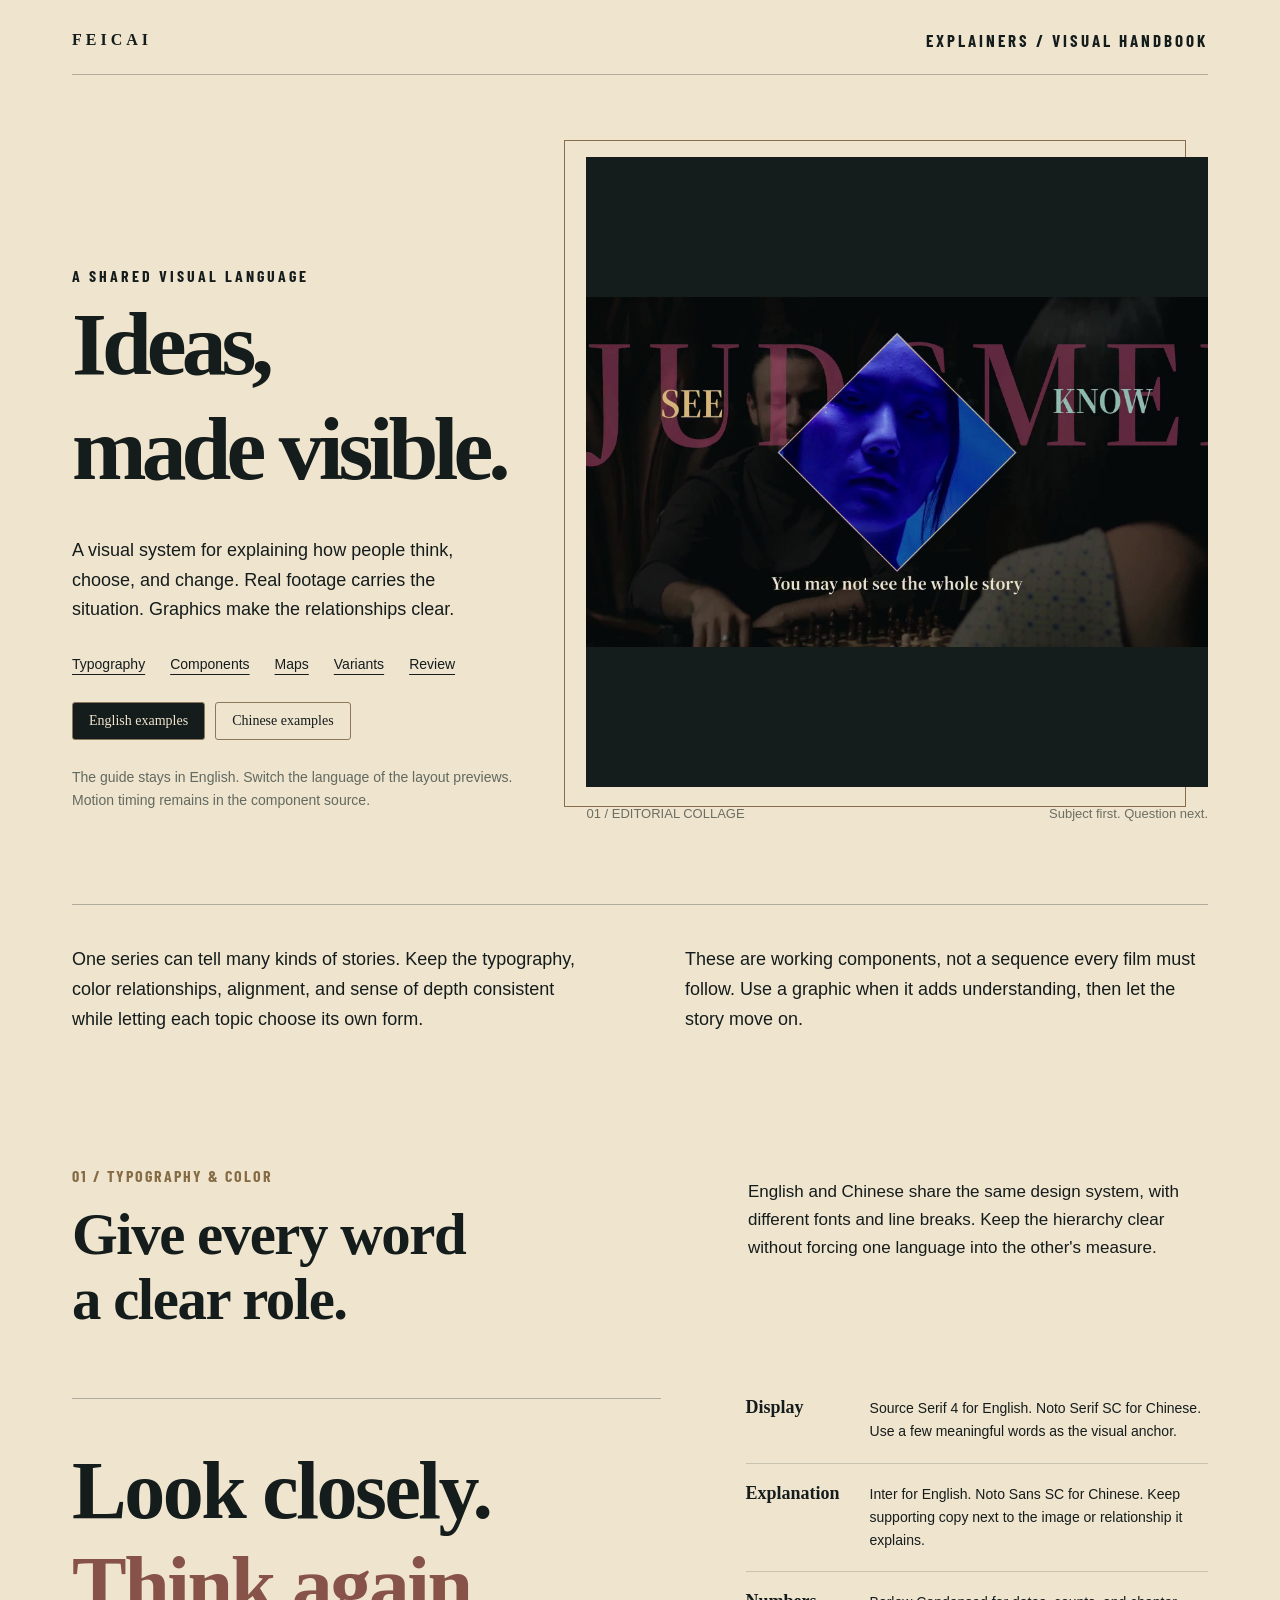
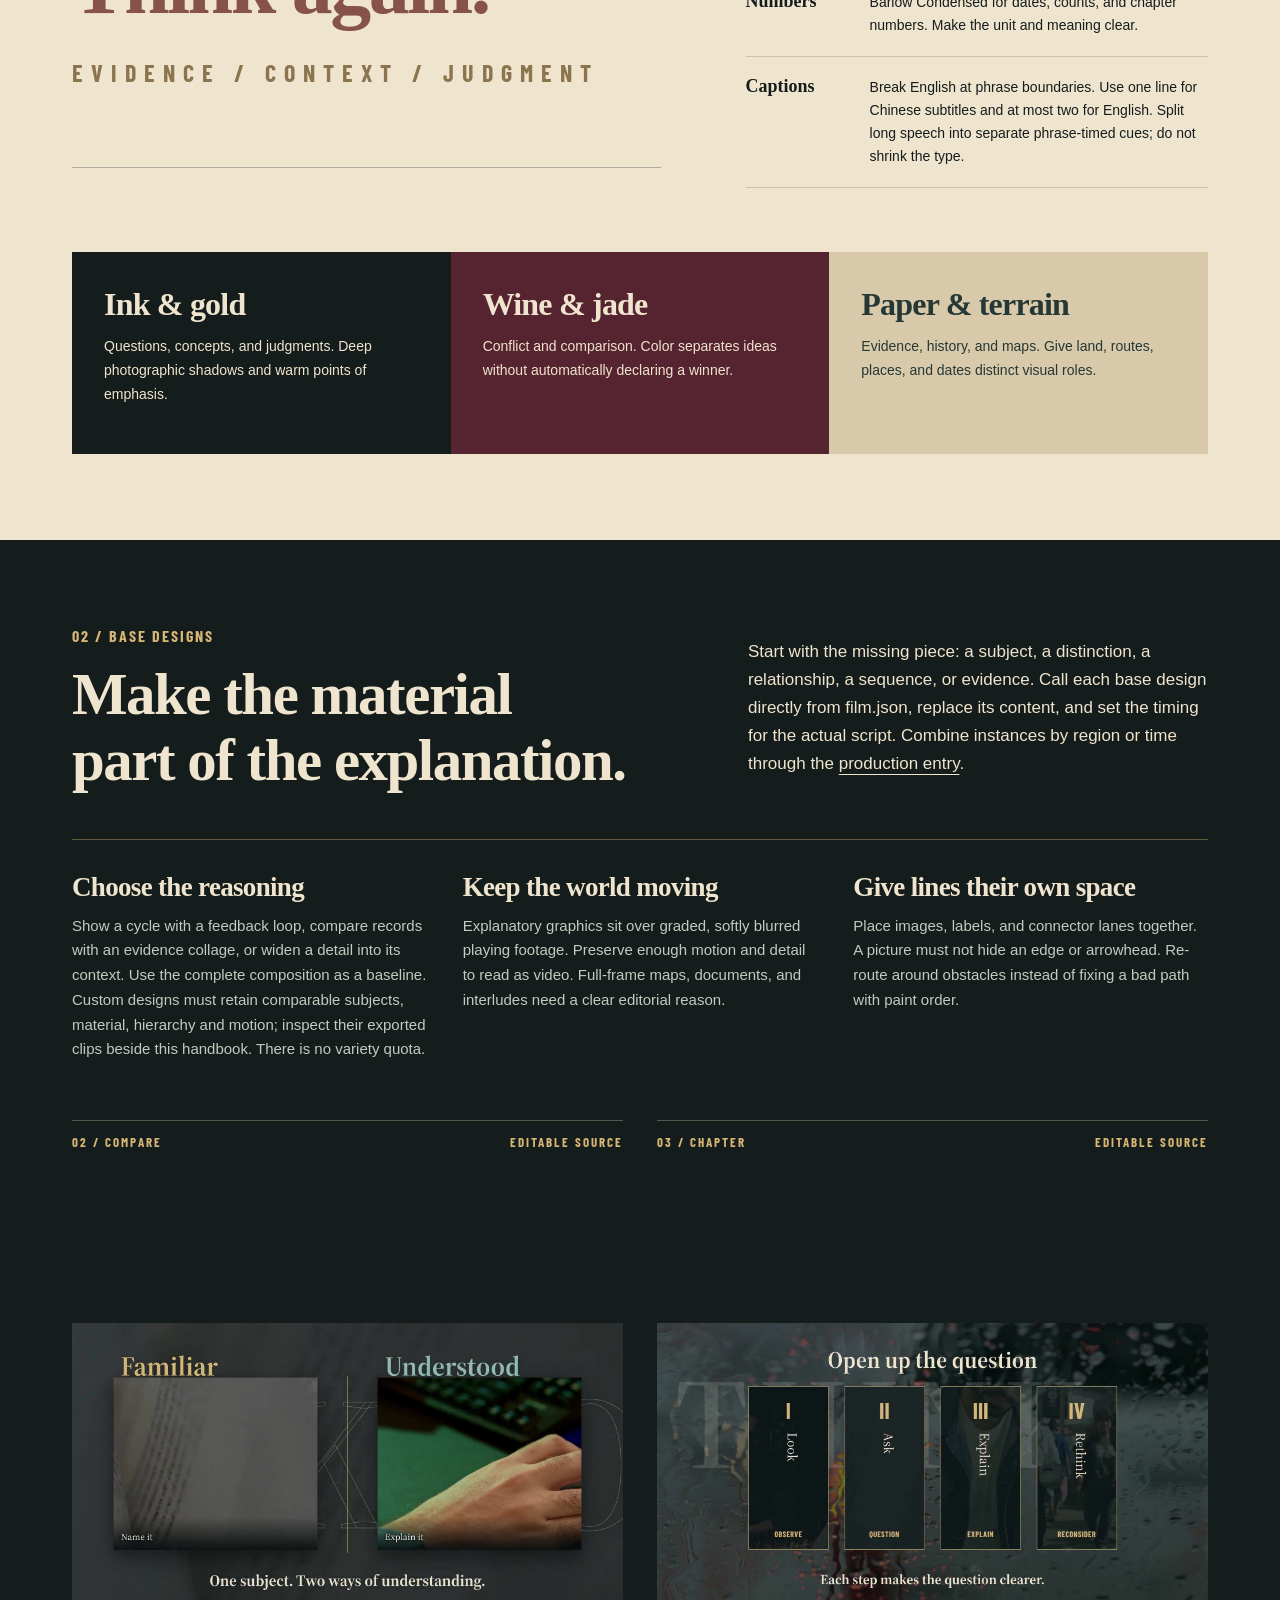
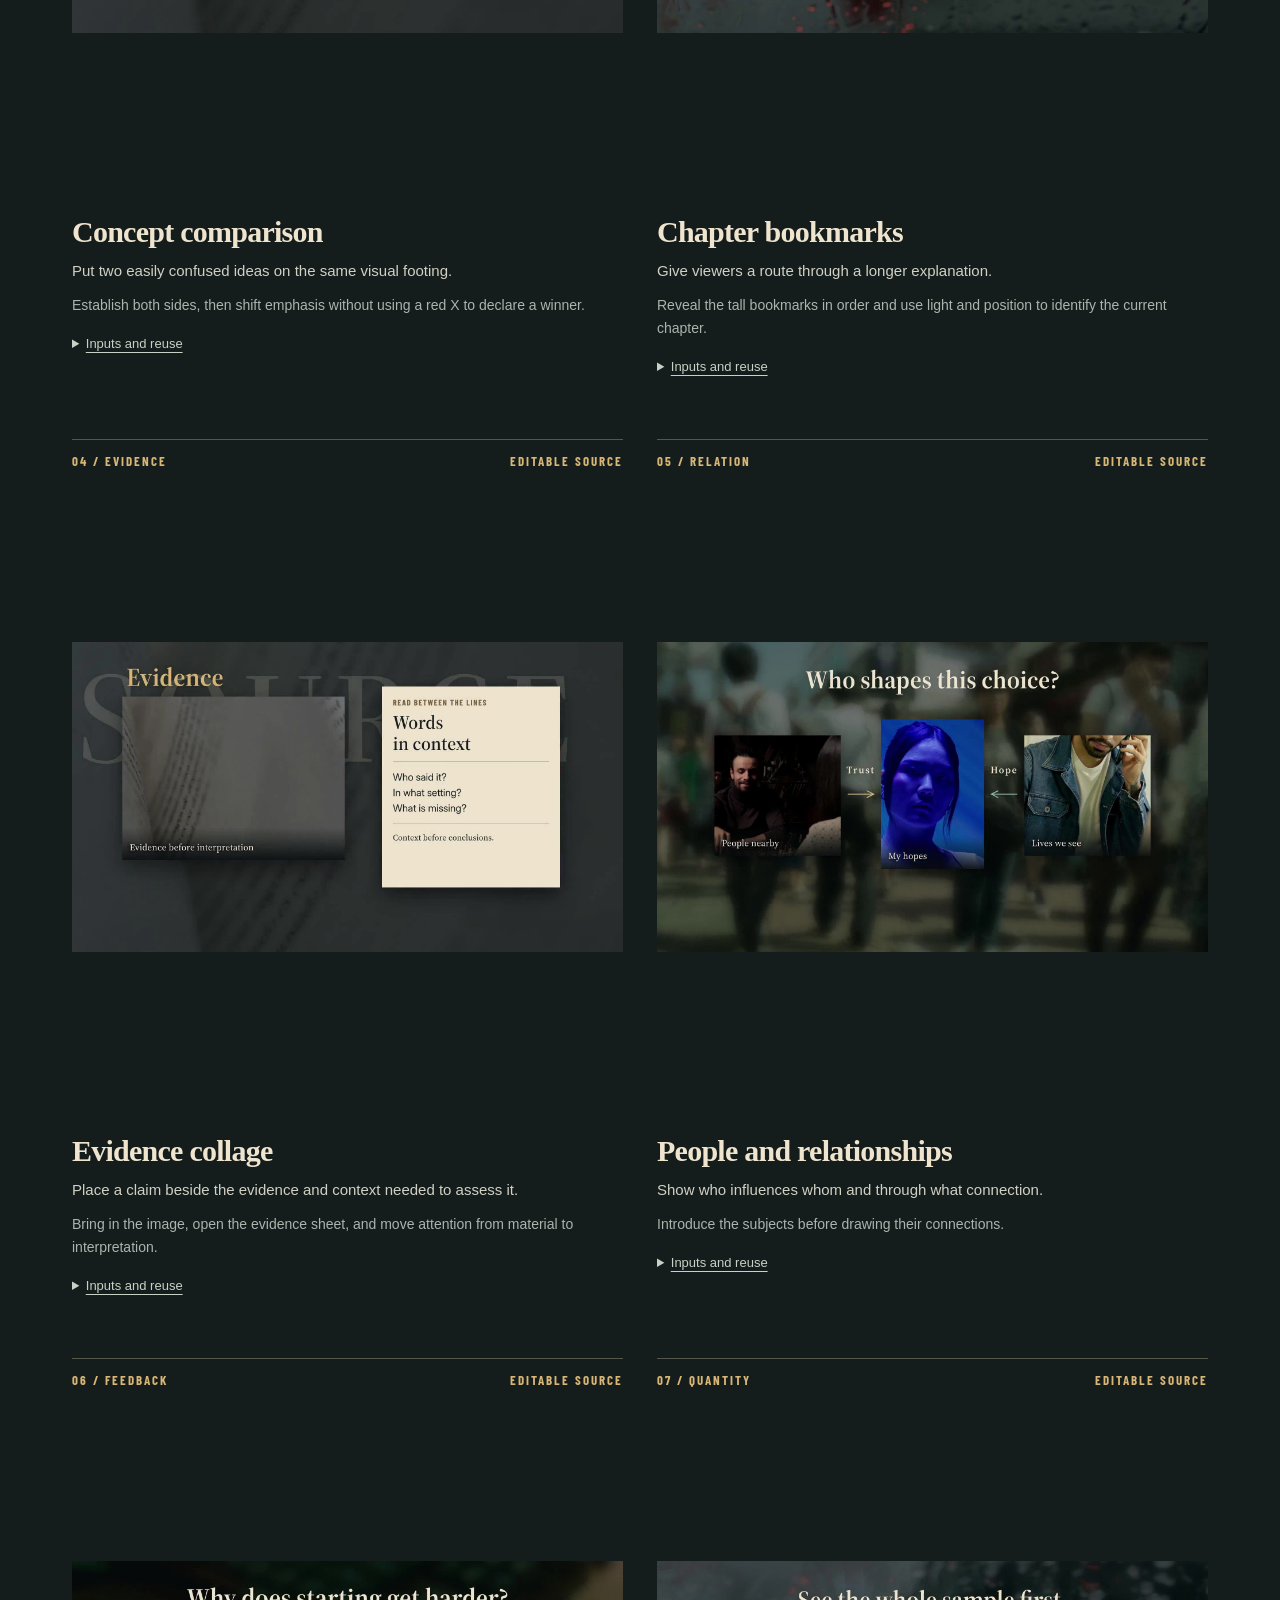
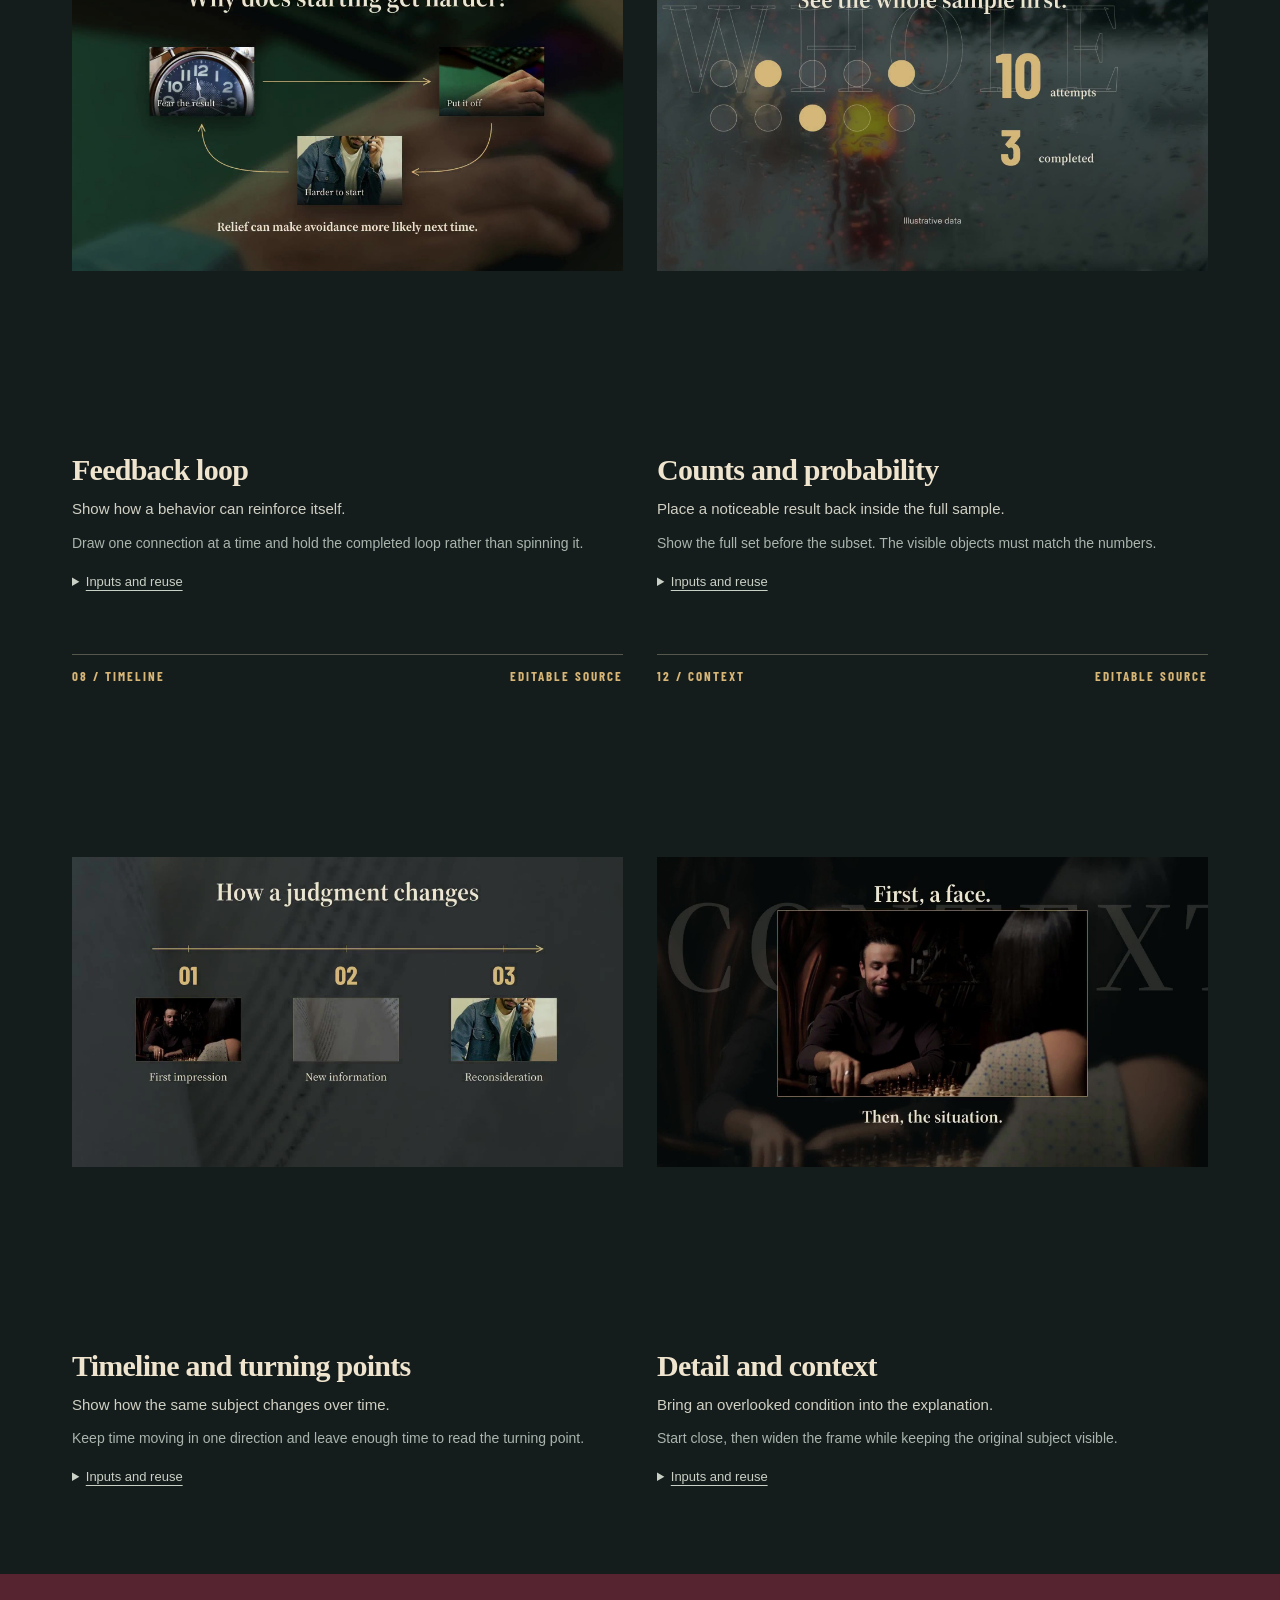
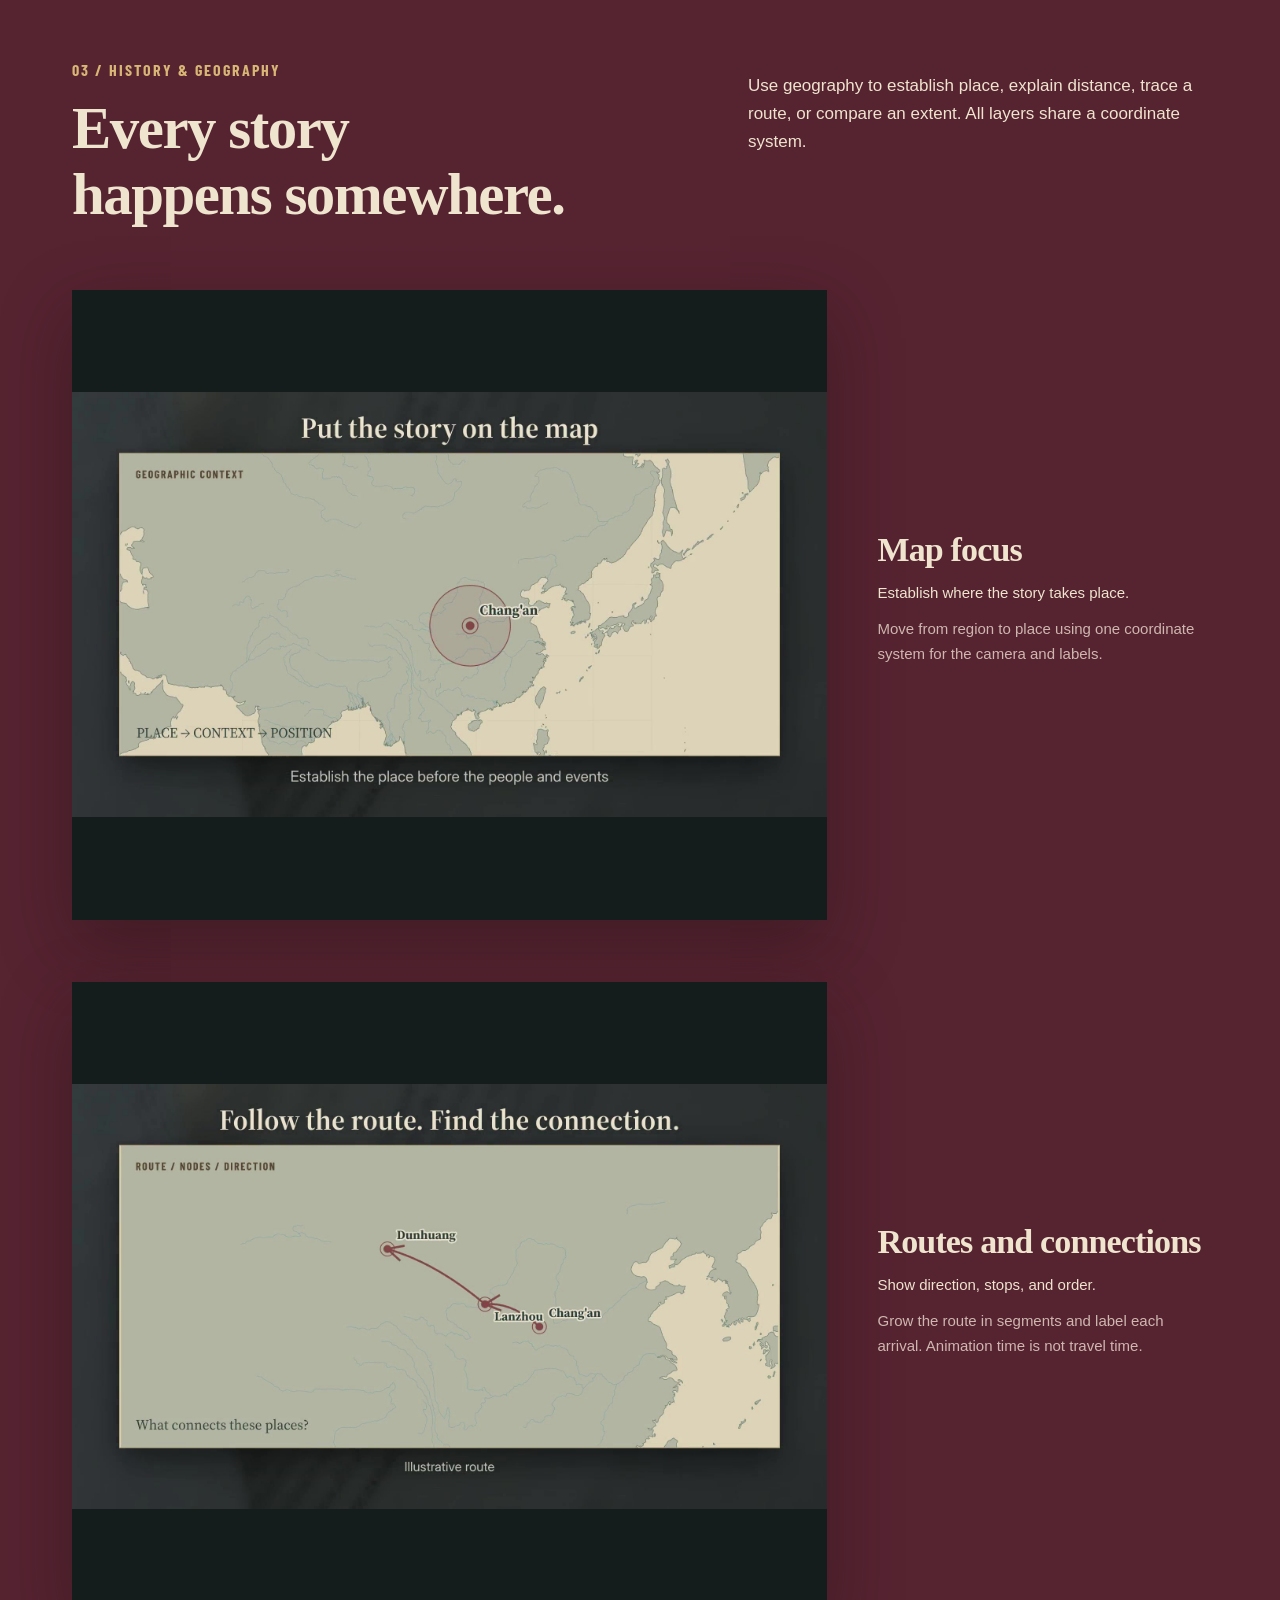
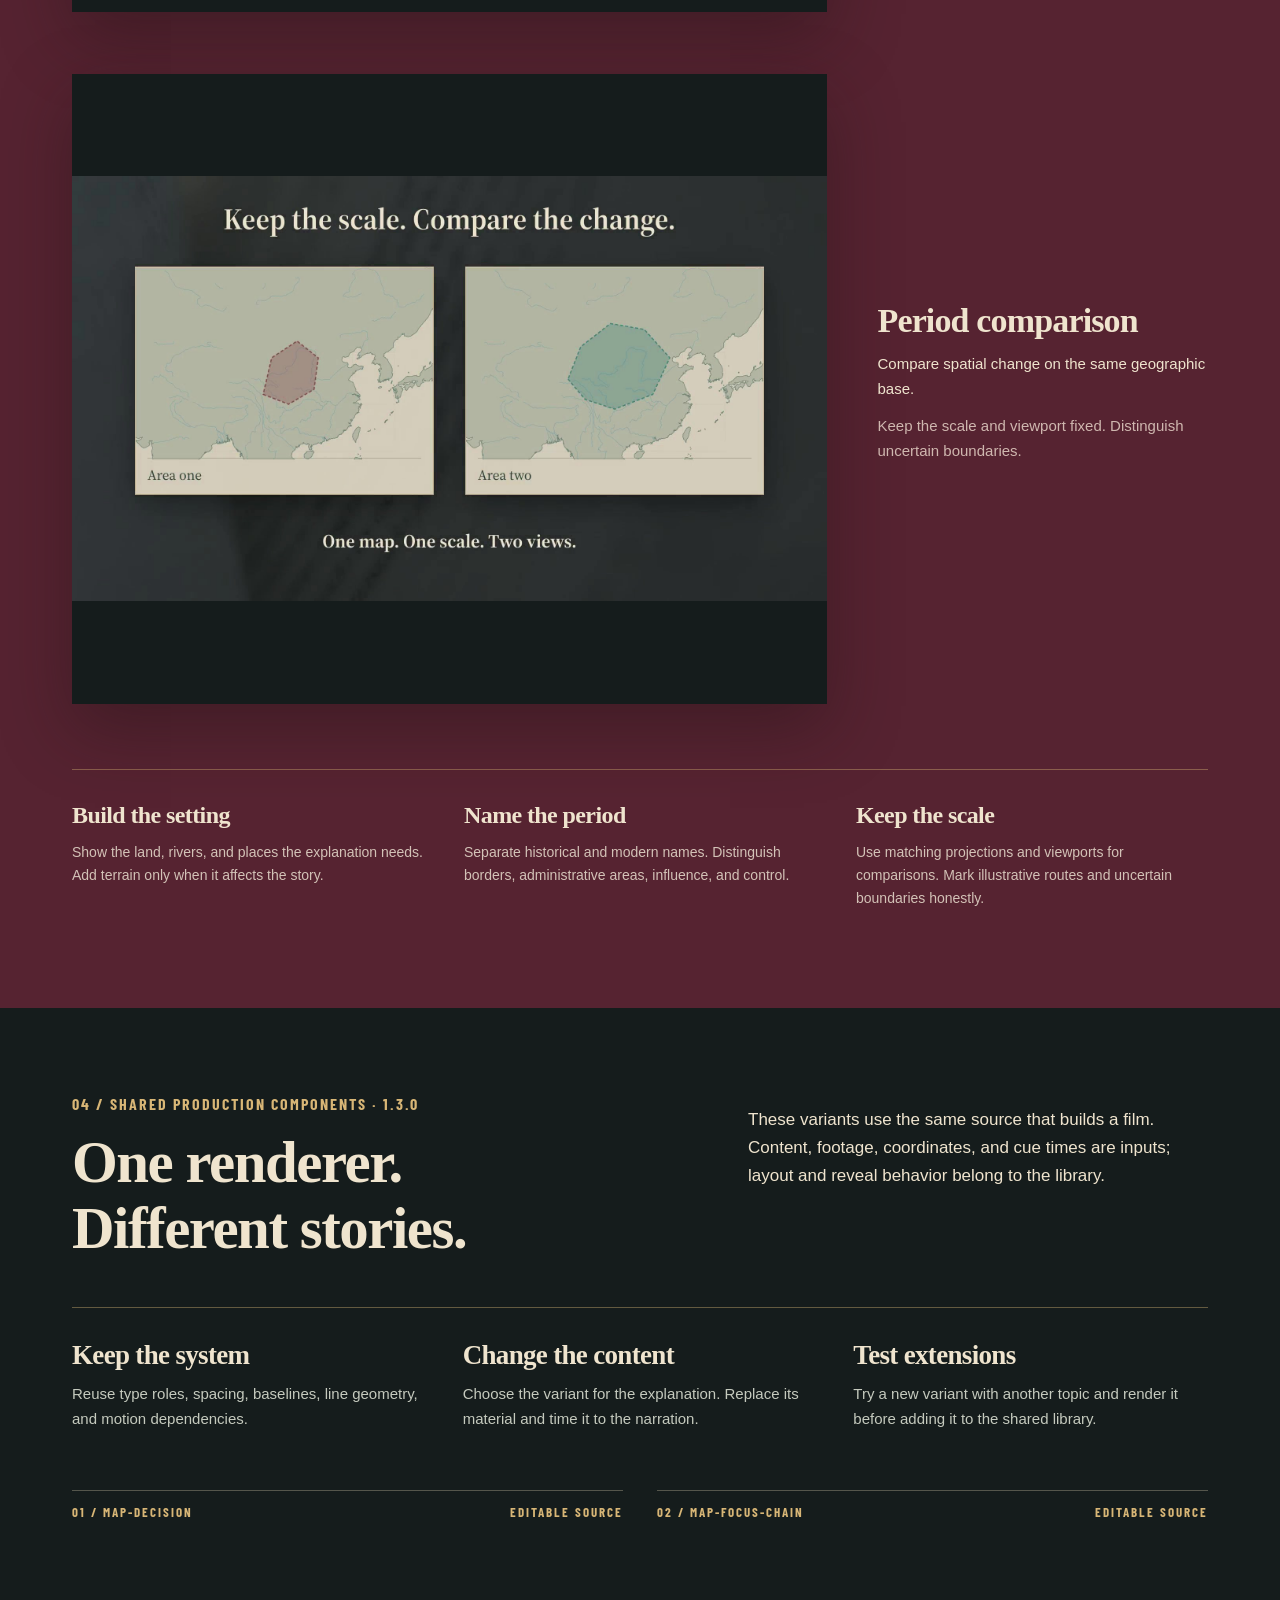
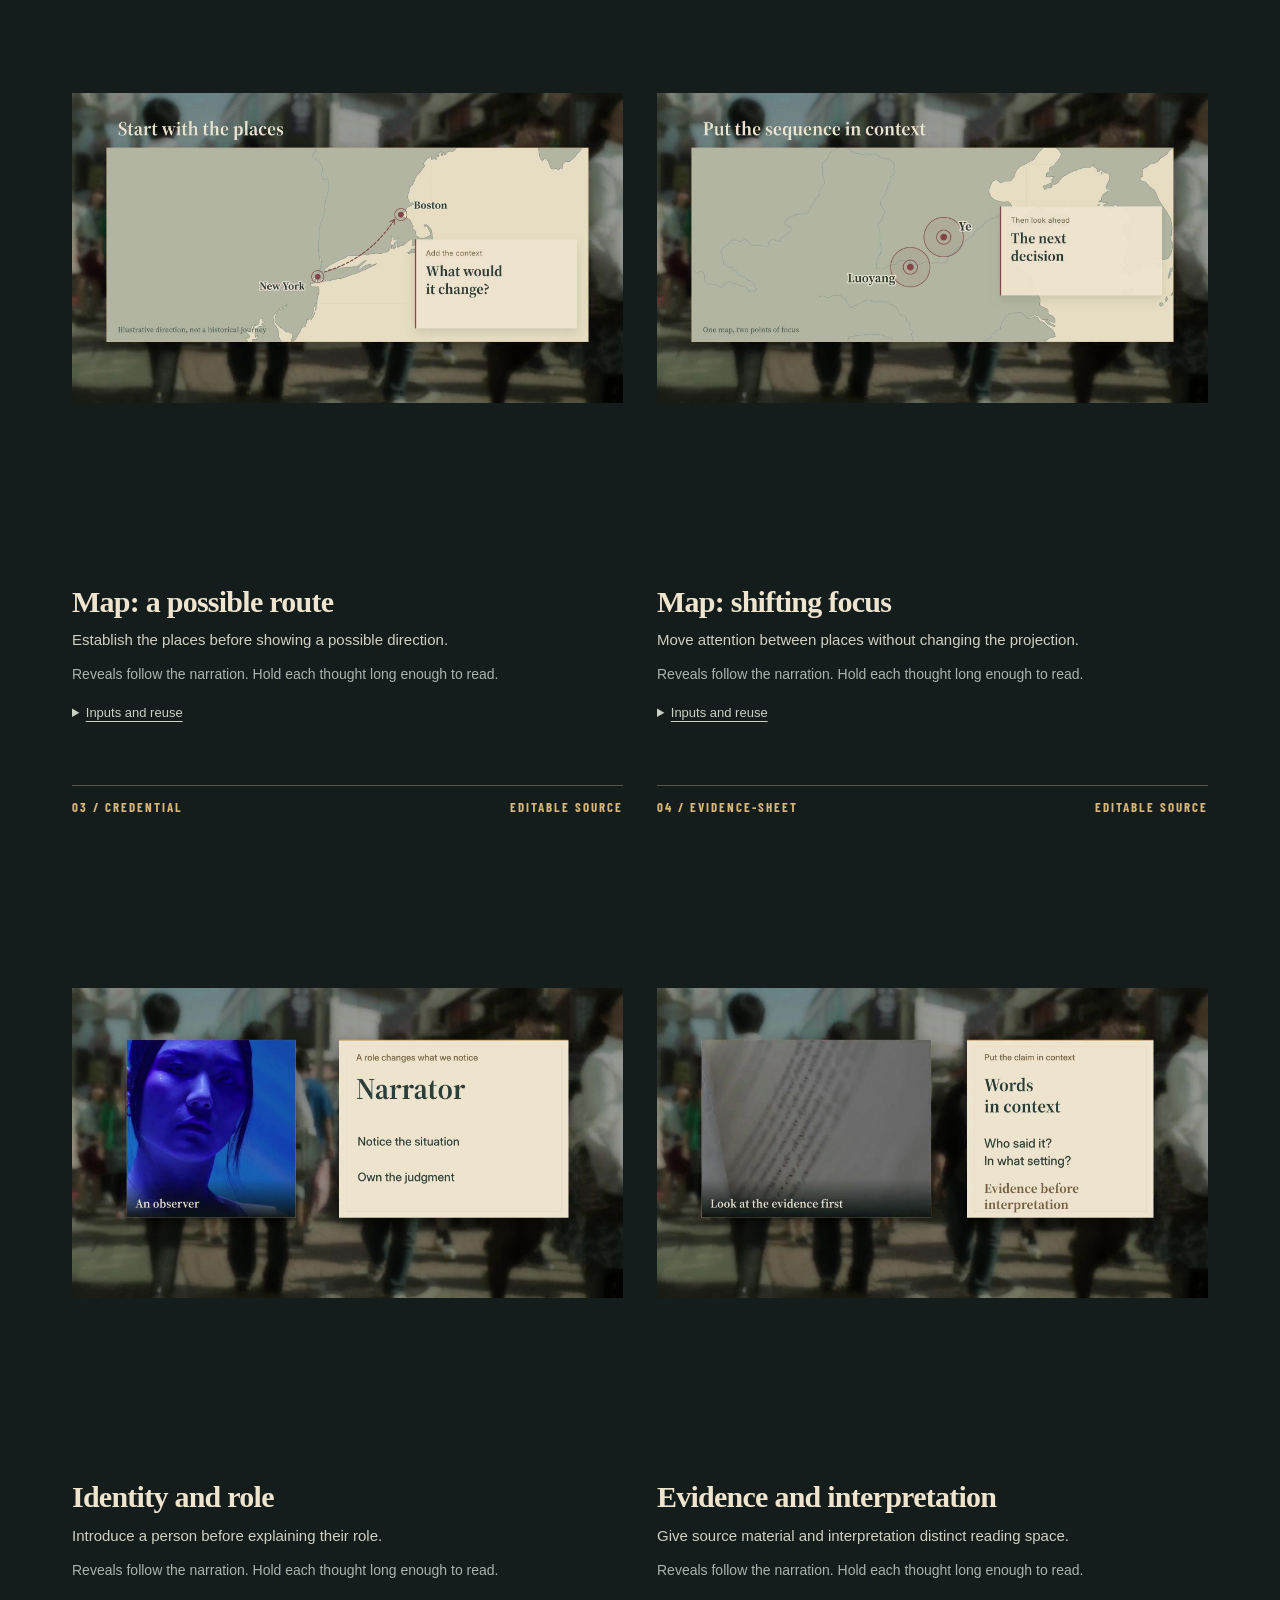
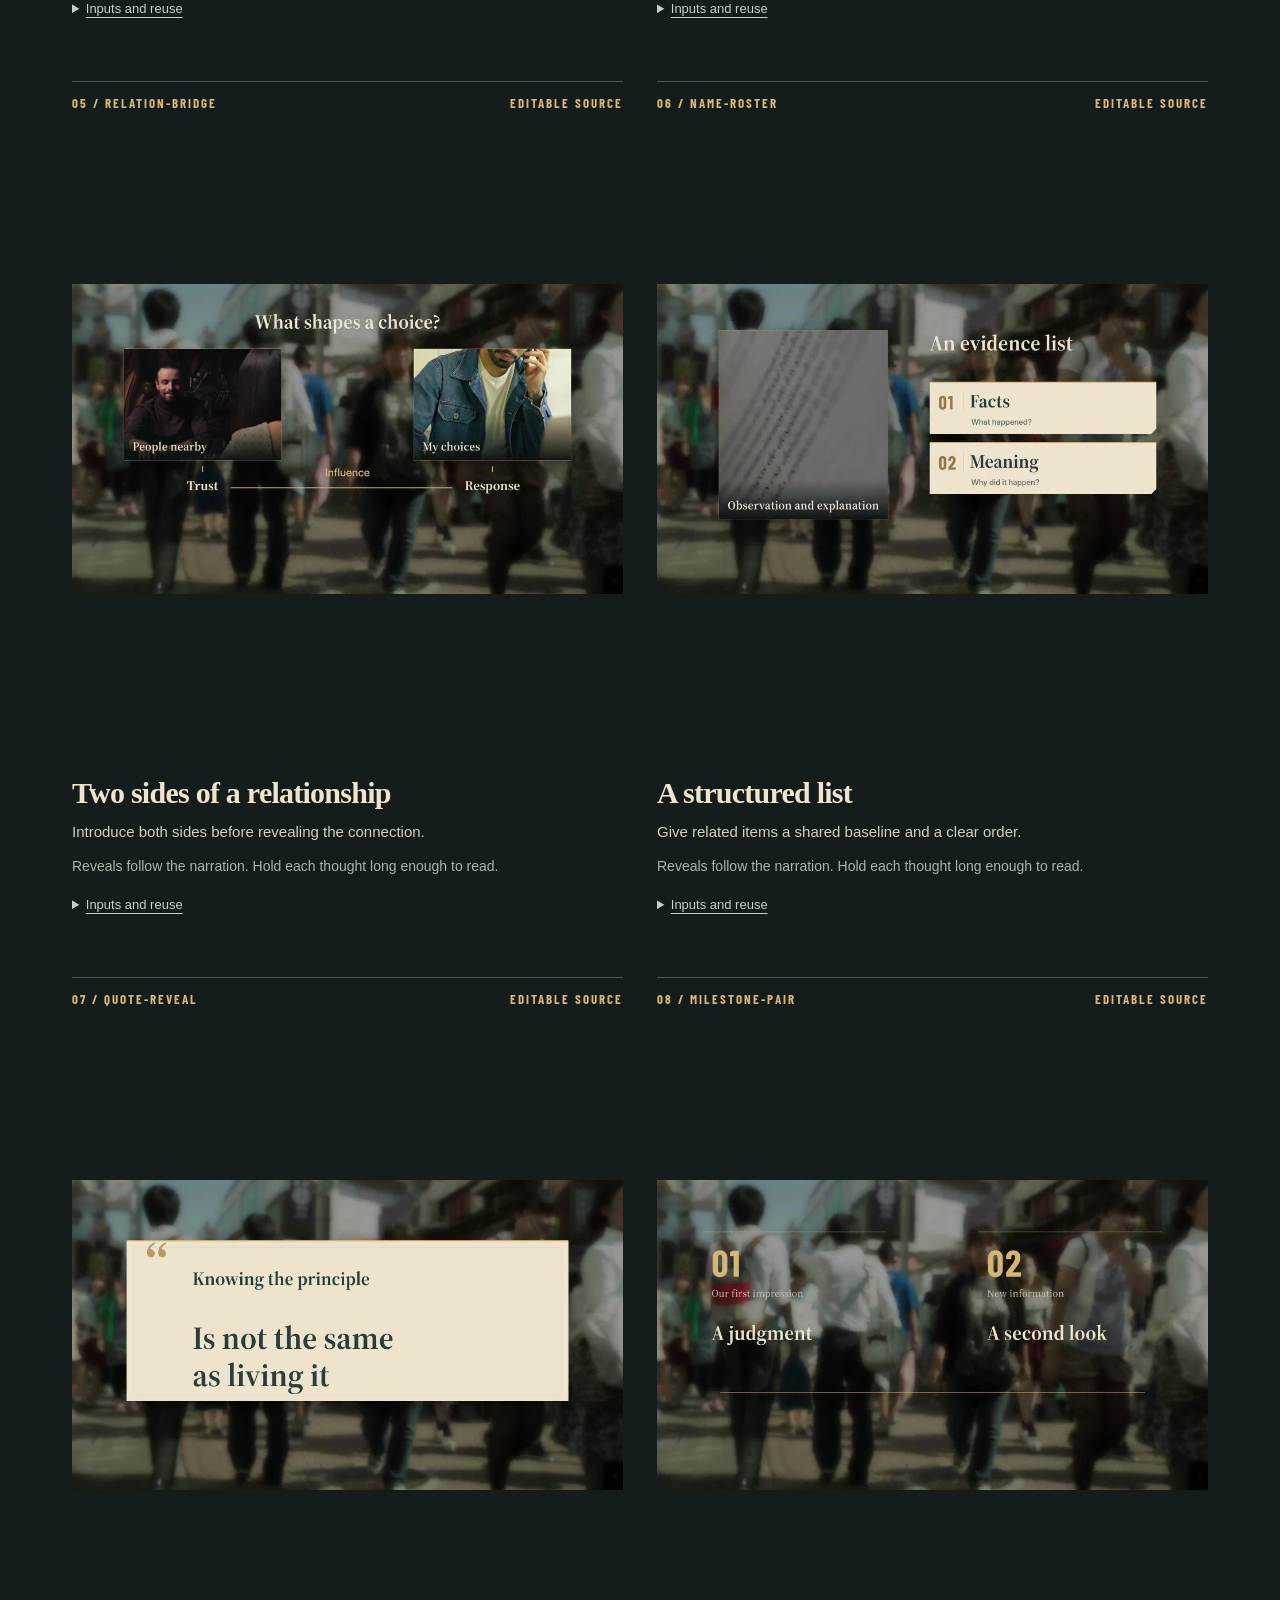
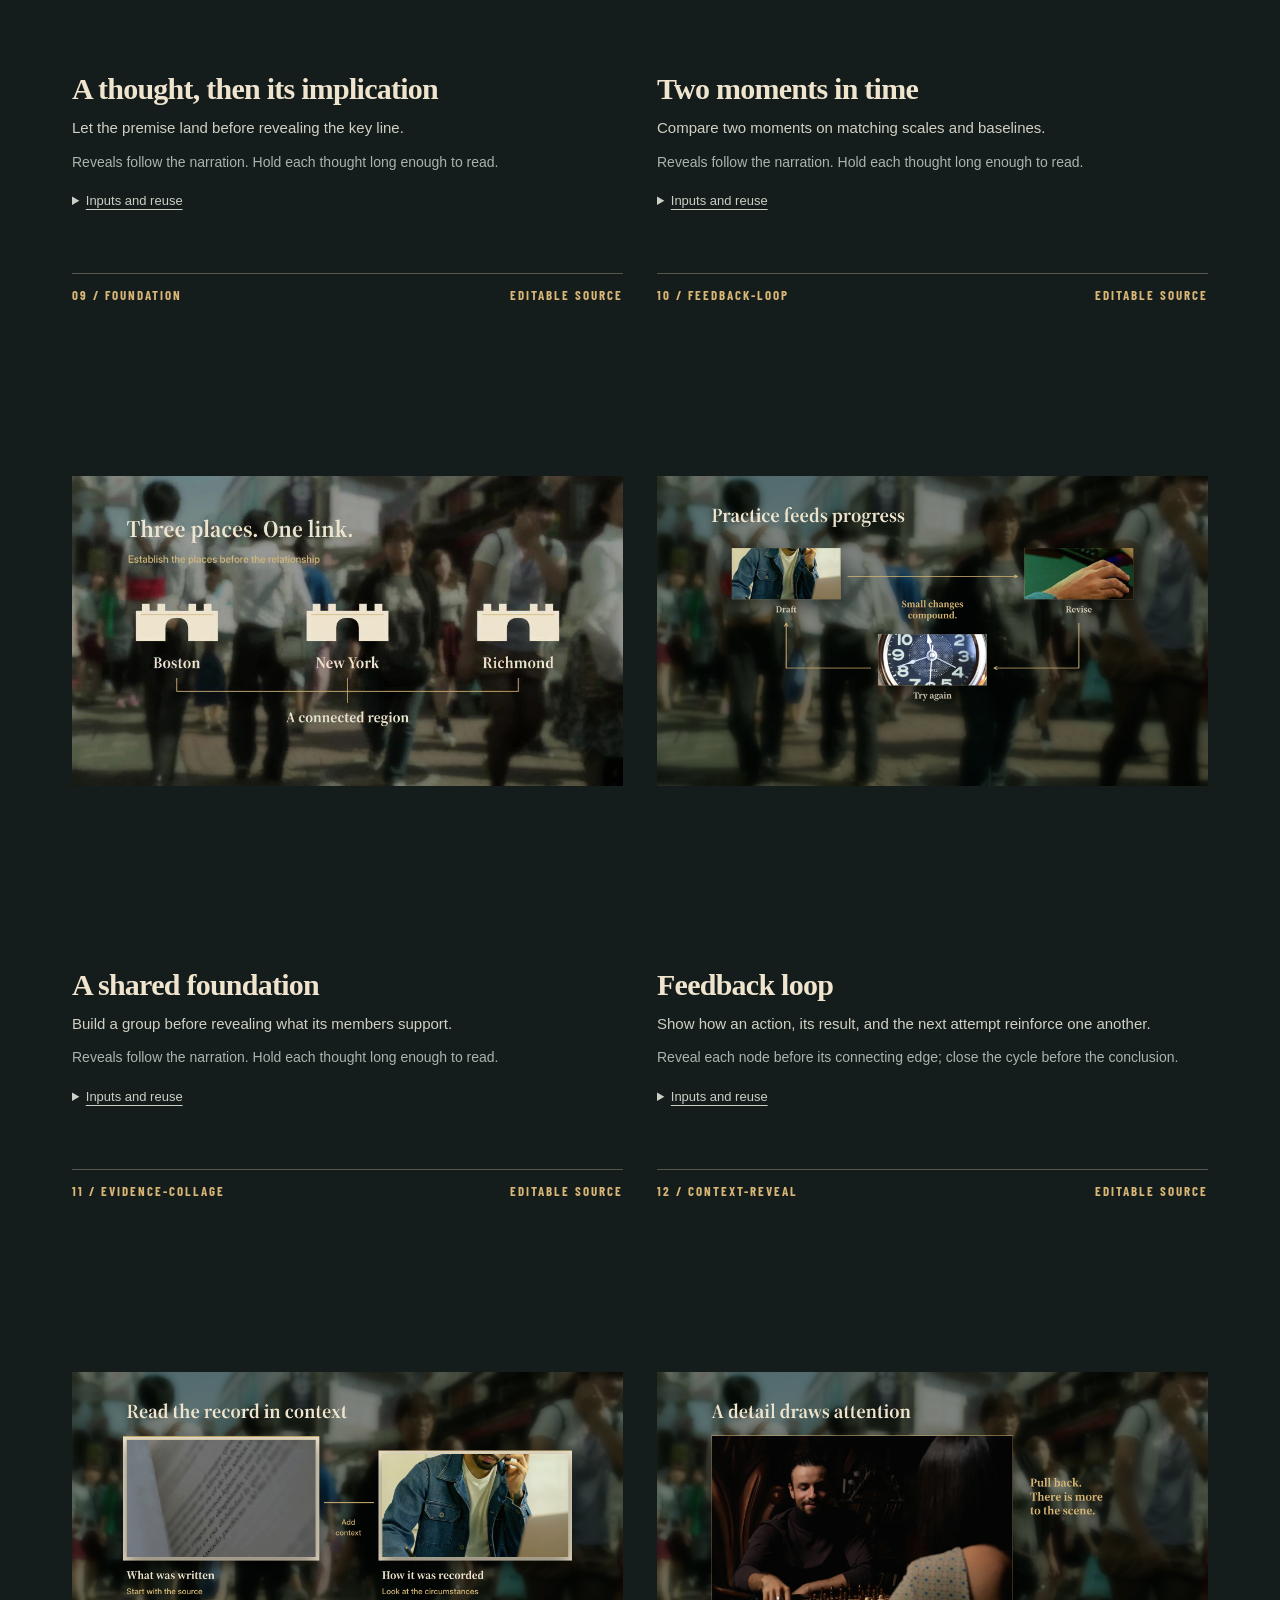
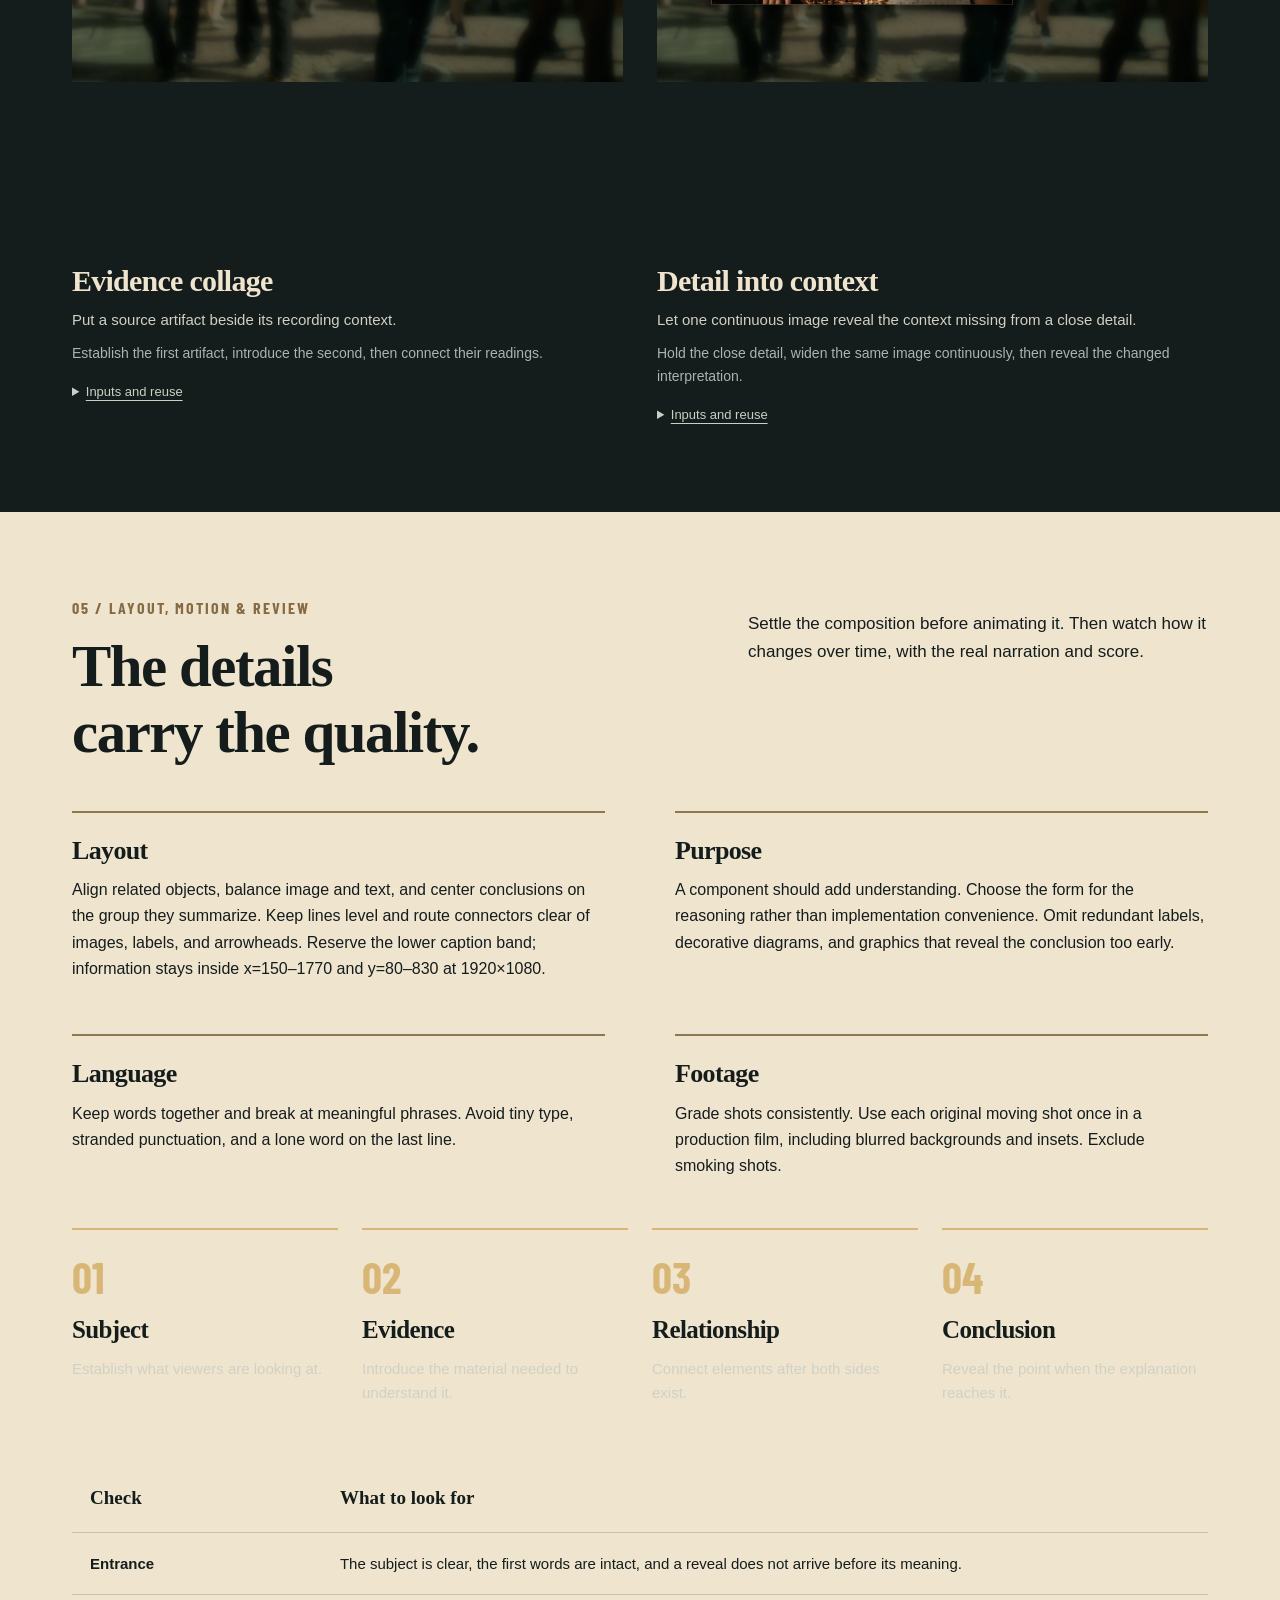
==== commit b5104b87: "Make all handbook designs composable and bind visual acceptance to exports" ====
--- a/references/visual-handbook.html
+++ b/references/visual-handbook.html
@@ -3,7 +3,7 @@
 <div class="cover"><div><span class="smallcaps">A SHARED VISUAL LANGUAGE</span><h1>Ideas,<br>made visible.</h1><p class="lead">A visual system for explaining how people think, choose, and change. Real footage carries the situation. Graphics make the relationships clear.</p><nav><a href="#type">Typography</a><a href="#components">Components</a><a href="#maps">Maps</a><a href="#shared">Variants</a><a href="#review">Review</a></nav><div class="language-picker" role="group" aria-label="Example language"><button type="button" data-language="en-US" aria-pressed="true">English examples</button><button type="button" data-language="zh-CN" aria-pressed="false">Chinese examples</button></div><p class="guide-note">The guide stays in English. Switch the language of the layout previews. Motion timing remains in the component source.</p></div><div class="cover-film"><img class="specimen-preview" loading="eager" width="1920" height="1080" data-specimen="hero" src="../assets/packaging/previews/en-US/hero.jpg" alt="hero layout preview"><div class="folio"><span>01 / EDITORIAL COLLAGE</span><span>Subject first. Question next.</span></div></div></div>
 <div class="intro"><p>One series can tell many kinds of stories. Keep the typography, color relationships, alignment, and sense of depth consistent while letting each topic choose its own form.</p><p>These are working components, not a sequence every film must follow. Use a graphic when it adds understanding, then let the story move on.</p></div></div>
 <section id="type"><div class="wrap"><div class="section-top"><div><span class="index">01 / TYPOGRAPHY & COLOR</span><h2>Give every word<br>a clear role.</h2></div><p>English and Chinese share the same design system, with different fonts and line breaks. Keep the hierarchy clear without forcing one language into the other's measure.</p></div><div class="type-layout"><div class="type-art"><div class="display">Look closely.<br><em>Think again.</em></div><div class="latin">EVIDENCE / CONTEXT / JUDGMENT</div></div><div class="type-roles"><div class="type-role"><strong>Display</strong><p>Source Serif 4 for English. Noto Serif SC for Chinese. Use a few meaningful words as the visual anchor.</p></div><div class="type-role"><strong>Explanation</strong><p>Inter for English. Noto Sans SC for Chinese. Keep supporting copy next to the image or relationship it explains.</p></div><div class="type-role"><strong>Numbers</strong><p>Barlow Condensed for dates, counts, and chapter numbers. Make the unit and meaning clear.</p></div><div class="type-role"><strong>Captions</strong><p>Break English at phrase boundaries. Use one line for Chinese subtitles and at most two for English. Split long speech into separate phrase-timed cues; do not shrink the type.</p></div></div></div><div class="palettes"><div class="palette ink"><h3>Ink & gold</h3><p>Questions, concepts, and judgments. Deep photographic shadows and warm points of emphasis.</p></div><div class="palette ruby"><h3>Wine & jade</h3><p>Conflict and comparison. Color separates ideas without automatically declaring a winner.</p></div><div class="palette parchment"><h3>Paper & terrain</h3><p>Evidence, history, and maps. Give land, routes, places, and dates distinct visual roles.</p></div></div></div></section>
-<section class="dark" id="components"><div class="wrap"><div class="section-top"><div><span class="index">02 / BASE DESIGNS</span><h2>Make the material<br>part of the explanation.</h2></div><p>Start with the missing piece: a subject, a distinction, a relationship, a sequence, or evidence. Replace the sample content and set the timing for the actual script.</p></div><div class="library-principles"><div><h3>Choose the reasoning</h3><p>Show a cycle with a feedback loop, compare records with an evidence collage, or widen a detail into its context. Inspect the whole library before choosing a convenient text or card template. There is no variety quota.</p></div><div><h3>Keep the world moving</h3><p>Explanatory graphics sit over graded, softly blurred playing footage. Preserve enough motion and detail to read as video. Full-frame maps, documents, and interludes need a clear editorial reason.</p></div><div><h3>Give lines their own space</h3><p>Place images, labels, and connector lanes together. A picture must not hide an edge or arrowhead. Re-route around obstacles instead of fixing a bad path with paint order.</p></div></div><div class="specimens"><article class="specimen" id="sample-compare"><div class="specimen-top"><span>02 / COMPARE</span><span>EDITABLE SOURCE</span></div><img class="specimen-preview" loading="lazy" width="1920" height="1080" data-specimen="compare" src="../assets/packaging/previews/en-US/compare.jpg" alt="compare layout preview"><div class="specimen-copy"><h3>Concept comparison</h3><p>Put two easily confused ideas on the same visual footing.</p><p class="motion">Establish both sides, then shift emphasis without using a red X to declare a winner.</p><details><summary>Inputs and reuse</summary><p>Two concepts, a shared object, and a short explanation for each</p><p>Replace the content and footage, then time the reveals to the narration. Eight seconds is a sample length, not a production rule.</p><p><a href="../assets/packaging/src/components.json">View the inputs</a></p></details></div></article><article class="specimen" id="sample-chapter"><div class="specimen-top"><span>03 / CHAPTER</span><span>EDITABLE SOURCE</span></div><img class="specimen-preview" loading="lazy" width="1920" height="1080" data-specimen="chapter" src="../assets/packaging/previews/en-US/chapter.jpg" alt="chapter layout preview"><div class="specimen-copy"><h3>Chapter bookmarks</h3><p>Give viewers a route through a longer explanation.</p><p class="motion">Reveal the tall bookmarks in order and use light and position to identify the current chapter.</p><details><summary>Inputs and reuse</summary><p>Two to five short headings, footage, and an active chapter</p><p>Replace the content and footage, then time the reveals to the narration. Eight seconds is a sample length, not a production rule.</p><p><a href="../assets/packaging/src/components.json">View the inputs</a></p></details></div></article><article class="specimen" id="sample-evidence"><div class="specimen-top"><span>04 / EVIDENCE</span><span>EDITABLE SOURCE</span></div><img class="specimen-preview" loading="lazy" width="1920" height="1080" data-specimen="evidence" src="../assets/packaging/previews/en-US/evidence.jpg" alt="evidence layout preview"><div class="specimen-copy"><h3>Evidence collage</h3><p>Place a claim beside the evidence and context needed to assess it.</p><p class="motion">Bring in the image, open the evidence sheet, and move attention from material to interpretation.</p><details><summary>Inputs and reuse</summary><p>A source image, a detail to examine, and two levels of explanation</p><p>Replace the content and footage, then time the reveals to the narration. Eight seconds is a sample length, not a production rule.</p><p><a href="../assets/packaging/src/components.json">View the inputs</a></p></details></div></article><article class="specimen" id="sample-relation"><div class="specimen-top"><span>05 / RELATION</span><span>EDITABLE SOURCE</span></div><img class="specimen-preview" loading="lazy" width="1920" height="1080" data-specimen="relation" src="../assets/packaging/previews/en-US/relation.jpg" alt="relation layout preview"><div class="specimen-copy"><h3>People and relationships</h3><p>Show who influences whom and through what connection.</p><p class="motion">Introduce the subjects before drawing their connections.</p><details><summary>Inputs and reuse</summary><p>People or entities, a named relationship, and direction</p><p>Replace the content and footage, then time the reveals to the narration. Eight seconds is a sample length, not a production rule.</p><p><a href="../assets/packaging/src/components.json">View the inputs</a></p></details></div></article><article class="specimen" id="sample-feedback"><div class="specimen-top"><span>06 / FEEDBACK</span><span>EDITABLE SOURCE</span></div><img class="specimen-preview" loading="lazy" width="1920" height="1080" data-specimen="feedback" src="../assets/packaging/previews/en-US/feedback.jpg" alt="feedback layout preview"><div class="specimen-copy"><h3>Feedback loop</h3><p>Show how a behavior can reinforce itself.</p><p class="motion">Draw one connection at a time and hold the completed loop rather than spinning it.</p><details><summary>Inputs and reuse</summary><p>Three stages, an actual return path, and a possible way out</p><p>Replace the content and footage, then time the reveals to the narration. Eight seconds is a sample length, not a production rule.</p><p><a href="../assets/packaging/src/components.json">View the inputs</a></p></details></div></article><article class="specimen" id="sample-quantity"><div class="specimen-top"><span>07 / QUANTITY</span><span>EDITABLE SOURCE</span></div><img class="specimen-preview" loading="lazy" width="1920" height="1080" data-specimen="quantity" src="../assets/packaging/previews/en-US/quantity.jpg" alt="quantity layout preview"><div class="specimen-copy"><h3>Counts and probability</h3><p>Place a noticeable result back inside the full sample.</p><p class="motion">Show the full set before the subset. The visible objects must match the numbers.</p><details><summary>Inputs and reuse</summary><p>Total, selected count, unit, and whether the data is illustrative</p><p>Replace the content and footage, then time the reveals to the narration. Eight seconds is a sample length, not a production rule.</p><p><a href="../assets/packaging/src/components.json">View the inputs</a></p></details></div></article><article class="specimen" id="sample-timeline"><div class="specimen-top"><span>08 / TIMELINE</span><span>EDITABLE SOURCE</span></div><img class="specimen-preview" loading="lazy" width="1920" height="1080" data-specimen="timeline" src="../assets/packaging/previews/en-US/timeline.jpg" alt="timeline layout preview"><div class="specimen-copy"><h3>Timeline and turning points</h3><p>Show how the same subject changes over time.</p><p class="motion">Keep time moving in one direction and leave enough time to read the turning point.</p><details><summary>Inputs and reuse</summary><p>Three stages, a subject, a turning point, and verified dates or stage names</p><p>Replace the content and footage, then time the reveals to the narration. Eight seconds is a sample length, not a production rule.</p><p><a href="../assets/packaging/src/components.json">View the inputs</a></p></details></div></article><article class="specimen" id="sample-context"><div class="specimen-top"><span>12 / CONTEXT</span><span>EDITABLE SOURCE</span></div><img class="specimen-preview" loading="lazy" width="1920" height="1080" data-specimen="context" src="../assets/packaging/previews/en-US/context.jpg" alt="context layout preview"><div class="specimen-copy"><h3>Detail and context</h3><p>Bring an overlooked condition into the explanation.</p><p class="motion">Start close, then widen the frame while keeping the original subject visible.</p><details><summary>Inputs and reuse</summary><p>One source, a close detail, a wider view, and a changed interpretation</p><p>Replace the content and footage, then time the reveals to the narration. Eight seconds is a sample length, not a production rule.</p><p><a href="../assets/packaging/src/components.json">View the inputs</a></p></details></div></article></div></div></section>
+<section class="dark" id="components"><div class="wrap"><div class="section-top"><div><span class="index">02 / BASE DESIGNS</span><h2>Make the material<br>part of the explanation.</h2></div><p>Start with the missing piece: a subject, a distinction, a relationship, a sequence, or evidence. Call each base design directly from film.json, replace its content, and set the timing for the actual script. Combine instances by region or time through the <a href="packaging.md">production entry</a>.</p></div><div class="library-principles"><div><h3>Choose the reasoning</h3><p>Show a cycle with a feedback loop, compare records with an evidence collage, or widen a detail into its context. Use the complete composition as a baseline. Custom designs must retain comparable subjects, material, hierarchy and motion; inspect their exported clips beside this handbook. There is no variety quota.</p></div><div><h3>Keep the world moving</h3><p>Explanatory graphics sit over graded, softly blurred playing footage. Preserve enough motion and detail to read as video. Full-frame maps, documents, and interludes need a clear editorial reason.</p></div><div><h3>Give lines their own space</h3><p>Place images, labels, and connector lanes together. A picture must not hide an edge or arrowhead. Re-route around obstacles instead of fixing a bad path with paint order.</p></div></div><div class="specimens"><article class="specimen" id="sample-compare"><div class="specimen-top"><span>02 / COMPARE</span><span>EDITABLE SOURCE</span></div><img class="specimen-preview" loading="lazy" width="1920" height="1080" data-specimen="compare" src="../assets/packaging/previews/en-US/compare.jpg" alt="compare layout preview"><div class="specimen-copy"><h3>Concept comparison</h3><p>Put two easily confused ideas on the same visual footing.</p><p class="motion">Establish both sides, then shift emphasis without using a red X to declare a winner.</p><details><summary>Inputs and reuse</summary><p>Two concepts, a shared object, and a short explanation for each</p><p>Replace the content and footage, then time the reveals to the narration. Eight seconds is a sample length, not a production rule.</p><p><a href="../assets/packaging/src/locales/en-US/base-examples.json">View the inputs</a></p></details></div></article><article class="specimen" id="sample-chapter"><div class="specimen-top"><span>03 / CHAPTER</span><span>EDITABLE SOURCE</span></div><img class="specimen-preview" loading="lazy" width="1920" height="1080" data-specimen="chapter" src="../assets/packaging/previews/en-US/chapter.jpg" alt="chapter layout preview"><div class="specimen-copy"><h3>Chapter bookmarks</h3><p>Give viewers a route through a longer explanation.</p><p class="motion">Reveal the tall bookmarks in order and use light and position to identify the current chapter.</p><details><summary>Inputs and reuse</summary><p>Two to five short headings, footage, and an active chapter</p><p>Replace the content and footage, then time the reveals to the narration. Eight seconds is a sample length, not a production rule.</p><p><a href="../assets/packaging/src/locales/en-US/base-examples.json">View the inputs</a></p></details></div></article><article class="specimen" id="sample-evidence"><div class="specimen-top"><span>04 / EVIDENCE</span><span>EDITABLE SOURCE</span></div><img class="specimen-preview" loading="lazy" width="1920" height="1080" data-specimen="evidence" src="../assets/packaging/previews/en-US/evidence.jpg" alt="evidence layout preview"><div class="specimen-copy"><h3>Evidence collage</h3><p>Place a claim beside the evidence and context needed to assess it.</p><p class="motion">Bring in the image, open the evidence sheet, and move attention from material to interpretation.</p><details><summary>Inputs and reuse</summary><p>A source image, a detail to examine, and two levels of explanation</p><p>Replace the content and footage, then time the reveals to the narration. Eight seconds is a sample length, not a production rule.</p><p><a href="../assets/packaging/src/locales/en-US/base-examples.json">View the inputs</a></p></details></div></article><article class="specimen" id="sample-relation"><div class="specimen-top"><span>05 / RELATION</span><span>EDITABLE SOURCE</span></div><img class="specimen-preview" loading="lazy" width="1920" height="1080" data-specimen="relation" src="../assets/packaging/previews/en-US/relation.jpg" alt="relation layout preview"><div class="specimen-copy"><h3>People and relationships</h3><p>Show who influences whom and through what connection.</p><p class="motion">Introduce the subjects before drawing their connections.</p><details><summary>Inputs and reuse</summary><p>People or entities, a named relationship, and direction</p><p>Replace the content and footage, then time the reveals to the narration. Eight seconds is a sample length, not a production rule.</p><p><a href="../assets/packaging/src/locales/en-US/base-examples.json">View the inputs</a></p></details></div></article><article class="specimen" id="sample-feedback"><div class="specimen-top"><span>06 / FEEDBACK</span><span>EDITABLE SOURCE</span></div><img class="specimen-preview" loading="lazy" width="1920" height="1080" data-specimen="feedback" src="../assets/packaging/previews/en-US/feedback.jpg" alt="feedback layout preview"><div class="specimen-copy"><h3>Feedback loop</h3><p>Show how a behavior can reinforce itself.</p><p class="motion">Draw one connection at a time and hold the completed loop rather than spinning it.</p><details><summary>Inputs and reuse</summary><p>Three stages, an actual return path, and a possible way out</p><p>Replace the content and footage, then time the reveals to the narration. Eight seconds is a sample length, not a production rule.</p><p><a href="../assets/packaging/src/locales/en-US/base-examples.json">View the inputs</a></p></details></div></article><article class="specimen" id="sample-quantity"><div class="specimen-top"><span>07 / QUANTITY</span><span>EDITABLE SOURCE</span></div><img class="specimen-preview" loading="lazy" width="1920" height="1080" data-specimen="quantity" src="../assets/packaging/previews/en-US/quantity.jpg" alt="quantity layout preview"><div class="specimen-copy"><h3>Counts and probability</h3><p>Place a noticeable result back inside the full sample.</p><p class="motion">Show the full set before the subset. The visible objects must match the numbers.</p><details><summary>Inputs and reuse</summary><p>Total, selected count, unit, and whether the data is illustrative</p><p>Replace the content and footage, then time the reveals to the narration. Eight seconds is a sample length, not a production rule.</p><p><a href="../assets/packaging/src/locales/en-US/base-examples.json">View the inputs</a></p></details></div></article><article class="specimen" id="sample-timeline"><div class="specimen-top"><span>08 / TIMELINE</span><span>EDITABLE SOURCE</span></div><img class="specimen-preview" loading="lazy" width="1920" height="1080" data-specimen="timeline" src="../assets/packaging/previews/en-US/timeline.jpg" alt="timeline layout preview"><div class="specimen-copy"><h3>Timeline and turning points</h3><p>Show how the same subject changes over time.</p><p class="motion">Keep time moving in one direction and leave enough time to read the turning point.</p><details><summary>Inputs and reuse</summary><p>Three stages, a subject, a turning point, and verified dates or stage names</p><p>Replace the content and footage, then time the reveals to the narration. Eight seconds is a sample length, not a production rule.</p><p><a href="../assets/packaging/src/locales/en-US/base-examples.json">View the inputs</a></p></details></div></article><article class="specimen" id="sample-context"><div class="specimen-top"><span>12 / CONTEXT</span><span>EDITABLE SOURCE</span></div><img class="specimen-preview" loading="lazy" width="1920" height="1080" data-specimen="context" src="../assets/packaging/previews/en-US/context.jpg" alt="context layout preview"><div class="specimen-copy"><h3>Detail and context</h3><p>Bring an overlooked condition into the explanation.</p><p class="motion">Start close, then widen the frame while keeping the original subject visible.</p><details><summary>Inputs and reuse</summary><p>One source, a close detail, a wider view, and a changed interpretation</p><p>Replace the content and footage, then time the reveals to the narration. Eight seconds is a sample length, not a production rule.</p><p><a href="../assets/packaging/src/locales/en-US/base-examples.json">View the inputs</a></p></details></div></article></div></div></section>
 <section class="wine" id="maps"><div class="wrap"><div class="section-top"><div><span class="index">03 / HISTORY & GEOGRAPHY</span><h2>Every story<br>happens somewhere.</h2></div><p>Use geography to establish place, explain distance, trace a route, or compare an extent. All layers share a coordinate system.</p></div><article class="map-study"><div class="map-frame"><img class="specimen-preview" loading="lazy" width="1920" height="1080" data-specimen="map-focus" src="../assets/packaging/previews/en-US/map-focus.jpg" alt="map-focus layout preview"></div><div class="map-copy"><h3>Map focus</h3><p>Establish where the story takes place.</p><p class="muted">Move from region to place using one coordinate system for the camera and labels.</p></div></article><article class="map-study"><div class="map-frame"><img class="specimen-preview" loading="lazy" width="1920" height="1080" data-specimen="map-route" src="../assets/packaging/previews/en-US/map-route.jpg" alt="map-route layout preview"></div><div class="map-copy"><h3>Routes and connections</h3><p>Show direction, stops, and order.</p><p class="muted">Grow the route in segments and label each arrival. Animation time is not travel time.</p></div></article><article class="map-study"><div class="map-frame"><img class="specimen-preview" loading="lazy" width="1920" height="1080" data-specimen="map-period" src="../assets/packaging/previews/en-US/map-period.jpg" alt="map-period layout preview"></div><div class="map-copy"><h3>Period comparison</h3><p>Compare spatial change on the same geographic base.</p><p class="muted">Keep the scale and viewport fixed. Distinguish uncertain boundaries.</p></div></article><div class="map-rules"><div><h3>Build the setting</h3><p>Show the land, rivers, and places the explanation needs. Add terrain only when it affects the story.</p></div><div><h3>Name the period</h3><p>Separate historical and modern names. Distinguish borders, administrative areas, influence, and control.</p></div><div><h3>Keep the scale</h3><p>Use matching projections and viewports for comparisons. Mark illustrative routes and uncertain boundaries honestly.</p></div></div></div></section>
 <section class="dark" id="shared"><div class="wrap"><div class="section-top"><div><span class="index">04 / SHARED PRODUCTION COMPONENTS · 1.3.0</span><h2>One renderer.<br>Different stories.</h2></div><p>These variants use the same source that builds a film. Content, footage, coordinates, and cue times are inputs; layout and reveal behavior belong to the library.</p></div><div class="library-principles"><div><h3>Keep the system</h3><p>Reuse type roles, spacing, baselines, line geometry, and motion dependencies.</p></div><div><h3>Change the content</h3><p>Choose the variant for the explanation. Replace its material and time it to the narration.</p></div><div><h3>Test extensions</h3><p>Try a new variant with another topic and render it before adding it to the shared library.</p></div></div><div class="specimens"><article class="specimen" id="sample-map-decision"><div class="specimen-top"><span>01 / MAP-DECISION</span><span>EDITABLE SOURCE</span></div><img class="specimen-preview" loading="lazy" width="1920" height="1080" data-specimen="map-decision" src="../assets/packaging/previews/en-US/map-decision.jpg" alt="map-decision layout preview"><div class="specimen-copy"><h3>Map: a possible route</h3><p>Establish the places before showing a possible direction.</p><p class="motion">Reveals follow the narration. Hold each thought long enough to read.</p><details><summary>Inputs and reuse</summary><p>Use the data and cue fields in the renderer contract.</p><p>Replace the content and footage, then time the reveals to the narration. Eight seconds is a sample length, not a production rule.</p><p><a href="../assets/packaging/src/variants.json">View the inputs</a></p></details></div></article><article class="specimen" id="sample-map-focus-chain"><div class="specimen-top"><span>02 / MAP-FOCUS-CHAIN</span><span>EDITABLE SOURCE</span></div><img class="specimen-preview" loading="lazy" width="1920" height="1080" data-specimen="map-focus-chain" src="../assets/packaging/previews/en-US/map-focus-chain.jpg" alt="map-focus-chain layout preview"><div class="specimen-copy"><h3>Map: shifting focus</h3><p>Move attention between places without changing the projection.</p><p class="motion">Reveals follow the narration. Hold each thought long enough to read.</p><details><summary>Inputs and reuse</summary><p>Use the data and cue fields in the renderer contract.</p><p>Replace the content and footage, then time the reveals to the narration. Eight seconds is a sample length, not a production rule.</p><p><a href="../assets/packaging/src/variants.json">View the inputs</a></p></details></div></article><article class="specimen" id="sample-credential"><div class="specimen-top"><span>03 / CREDENTIAL</span><span>EDITABLE SOURCE</span></div><img class="specimen-preview" loading="lazy" width="1920" height="1080" data-specimen="credential" src="../assets/packaging/previews/en-US/credential.jpg" alt="credential layout preview"><div class="specimen-copy"><h3>Identity and role</h3><p>Introduce a person before explaining their role.</p><p class="motion">Reveals follow the narration. Hold each thought long enough to read.</p><details><summary>Inputs and reuse</summary><p>Use the data and cue fields in the renderer contract.</p><p>Replace the content and footage, then time the reveals to the narration. Eight seconds is a sample length, not a production rule.</p><p><a href="../assets/packaging/src/variants.json">View the inputs</a></p></details></div></article><article class="specimen" id="sample-evidence-sheet"><div class="specimen-top"><span>04 / EVIDENCE-SHEET</span><span>EDITABLE SOURCE</span></div><img class="specimen-preview" loading="lazy" width="1920" height="1080" data-specimen="evidence-sheet" src="../assets/packaging/previews/en-US/evidence-sheet.jpg" alt="evidence-sheet layout preview"><div class="specimen-copy"><h3>Evidence and interpretation</h3><p>Give source material and interpretation distinct reading space.</p><p class="motion">Reveals follow the narration. Hold each thought long enough to read.</p><details><summary>Inputs and reuse</summary><p>Use the data and cue fields in the renderer contract.</p><p>Replace the content and footage, then time the reveals to the narration. Eight seconds is a sample length, not a production rule.</p><p><a href="../assets/packaging/src/variants.json">View the inputs</a></p></details></div></article><article class="specimen" id="sample-relation-bridge"><div class="specimen-top"><span>05 / RELATION-BRIDGE</span><span>EDITABLE SOURCE</span></div><img class="specimen-preview" loading="lazy" width="1920" height="1080" data-specimen="relation-bridge" src="../assets/packaging/previews/en-US/relation-bridge.jpg" alt="relation-bridge layout preview"><div class="specimen-copy"><h3>Two sides of a relationship</h3><p>Introduce both sides before revealing the connection.</p><p class="motion">Reveals follow the narration. Hold each thought long enough to read.</p><details><summary>Inputs and reuse</summary><p>Use the data and cue fields in the renderer contract.</p><p>Replace the content and footage, then time the reveals to the narration. Eight seconds is a sample length, not a production rule.</p><p><a href="../assets/packaging/src/variants.json">View the inputs</a></p></details></div></article><article class="specimen" id="sample-name-roster"><div class="specimen-top"><span>06 / NAME-ROSTER</span><span>EDITABLE SOURCE</span></div><img class="specimen-preview" loading="lazy" width="1920" height="1080" data-specimen="name-roster" src="../assets/packaging/previews/en-US/name-roster.jpg" alt="name-roster layout preview"><div class="specimen-copy"><h3>A structured list</h3><p>Give related items a shared baseline and a clear order.</p><p class="motion">Reveals follow the narration. Hold each thought long enough to read.</p><details><summary>Inputs and reuse</summary><p>Use the data and cue fields in the renderer contract.</p><p>Replace the content and footage, then time the reveals to the narration. Eight seconds is a sample length, not a production rule.</p><p><a href="../assets/packaging/src/variants.json">View the inputs</a></p></details></div></article><article class="specimen" id="sample-quote-reveal"><div class="specimen-top"><span>07 / QUOTE-REVEAL</span><span>EDITABLE SOURCE</span></div><img class="specimen-preview" loading="lazy" width="1920" height="1080" data-specimen="quote-reveal" src="../assets/packaging/previews/en-US/quote-reveal.jpg" alt="quote-reveal layout preview"><div class="specimen-copy"><h3>A thought, then its implication</h3><p>Let the premise land before revealing the key line.</p><p class="motion">Reveals follow the narration. Hold each thought long enough to read.</p><details><summary>Inputs and reuse</summary><p>Use the data and cue fields in the renderer contract.</p><p>Replace the content and footage, then time the reveals to the narration. Eight seconds is a sample length, not a production rule.</p><p><a href="../assets/packaging/src/variants.json">View the inputs</a></p></details></div></article><article class="specimen" id="sample-milestone-pair"><div class="specimen-top"><span>08 / MILESTONE-PAIR</span><span>EDITABLE SOURCE</span></div><img class="specimen-preview" loading="lazy" width="1920" height="1080" data-specimen="milestone-pair" src="../assets/packaging/previews/en-US/milestone-pair.jpg" alt="milestone-pair layout preview"><div class="specimen-copy"><h3>Two moments in time</h3><p>Compare two moments on matching scales and baselines.</p><p class="motion">Reveals follow the narration. Hold each thought long enough to read.</p><details><summary>Inputs and reuse</summary><p>Use the data and cue fields in the renderer contract.</p><p>Replace the content and footage, then time the reveals to the narration. Eight seconds is a sample length, not a production rule.</p><p><a href="../assets/packaging/src/variants.json">View the inputs</a></p></details></div></article><article class="specimen" id="sample-foundation"><div class="specimen-top"><span>09 / FOUNDATION</span><span>EDITABLE SOURCE</span></div><img class="specimen-preview" loading="lazy" width="1920" height="1080" data-specimen="foundation" src="../assets/packaging/previews/en-US/foundation.jpg" alt="foundation layout preview"><div class="specimen-copy"><h3>A shared foundation</h3><p>Build a group before revealing what its members support.</p><p class="motion">Reveals follow the narration. Hold each thought long enough to read.</p><details><summary>Inputs and reuse</summary><p>Use the data and cue fields in the renderer contract.</p><p>Replace the content and footage, then time the reveals to the narration. Eight seconds is a sample length, not a production rule.</p><p><a href="../assets/packaging/src/variants.json">View the inputs</a></p></details></div></article><article class="specimen" id="sample-feedback-loop"><div class="specimen-top"><span>10 / FEEDBACK-LOOP</span><span>EDITABLE SOURCE</span></div><img class="specimen-preview" loading="lazy" width="1920" height="1080" data-specimen="feedback-loop" src="../assets/packaging/previews/en-US/feedback-loop.jpg" alt="feedback-loop layout preview"><div class="specimen-copy"><h3>Feedback loop</h3><p>Show how an action, its result, and the next attempt reinforce one another.</p><p class="motion">Reveal each node before its connecting edge; close the cycle before the conclusion.</p><details><summary>Inputs and reuse</summary><p>title, three nodes with image and short label, optional conclusion; node0..2/link0..2/conclusion cues</p><p>Replace the content and footage, then time the reveals to the narration. Eight seconds is a sample length, not a production rule.</p><p><a href="../assets/packaging/src/variants.json">View the inputs</a></p></details></div></article><article class="specimen" id="sample-evidence-collage"><div class="specimen-top"><span>11 / EVIDENCE-COLLAGE</span><span>EDITABLE SOURCE</span></div><img class="specimen-preview" loading="lazy" width="1920" height="1080" data-specimen="evidence-collage" src="../assets/packaging/previews/en-US/evidence-collage.jpg" alt="evidence-collage layout preview"><div class="specimen-copy"><h3>Evidence collage</h3><p>Put a source artifact beside its recording context.</p><p class="motion">Establish the first artifact, introduce the second, then connect their readings.</p><details><summary>Inputs and reuse</summary><p>title, two source images with label and optional note, optional relation; item0/item1/relation cues</p><p>Replace the content and footage, then time the reveals to the narration. Eight seconds is a sample length, not a production rule.</p><p><a href="../assets/packaging/src/variants.json">View the inputs</a></p></details></div></article><article class="specimen" id="sample-context-reveal"><div class="specimen-top"><span>12 / CONTEXT-REVEAL</span><span>EDITABLE SOURCE</span></div><img class="specimen-preview" loading="lazy" width="1920" height="1080" data-specimen="context-reveal" src="../assets/packaging/previews/en-US/context-reveal.jpg" alt="context-reveal layout preview"><div class="specimen-copy"><h3>Detail into context</h3><p>Let one continuous image reveal the context missing from a close detail.</p><p class="motion">Hold the close detail, widen the same image continuously, then reveal the changed interpretation.</p><details><summary>Inputs and reuse</summary><p>image, detail, context, focus, detail_scale, reveal_duration; widen/context cues</p><p>Replace the content and footage, then time the reveals to the narration. Eight seconds is a sample length, not a production rule.</p><p><a href="../assets/packaging/src/variants.json">View the inputs</a></p></details></div></article></div></div></section>
 <section id="review"><div class="wrap"><div class="section-top"><div><span class="index">05 / LAYOUT, MOTION & REVIEW</span><h2>The details<br>carry the quality.</h2></div><p>Settle the composition before animating it. Then watch how it changes over time, with the real narration and score.</p></div><div class="standards-grid"><article class="standard"><h3>Layout</h3><p>Align related objects, balance image and text, and center conclusions on the group they summarize. Keep lines level and route connectors clear of images, labels, and arrowheads. Reserve the lower caption band; information stays inside x=150–1770 and y=80–830 at 1920×1080.</p></article><article class="standard"><h3>Purpose</h3><p>A component should add understanding. Choose the form for the reasoning rather than implementation convenience. Omit redundant labels, decorative diagrams, and graphics that reveal the conclusion too early.</p></article><article class="standard"><h3>Language</h3><p>Keep words together and break at meaningful phrases. Avoid tiny type, stranded punctuation, and a lone word on the last line.</p></article><article class="standard"><h3>Footage</h3><p>Grade shots consistently. Use each original moving shot once in a production film, including blurred backgrounds and insets. Exclude smoking shots.</p></article></div><div class="order-rail"><div class="order-step"><b>01</b><h3>Subject</h3><p>Establish what viewers are looking at.</p></div><div class="order-step"><b>02</b><h3>Evidence</h3><p>Introduce the material needed to understand it.</p></div><div class="order-step"><b>03</b><h3>Relationship</h3><p>Connect elements after both sides exist.</p></div><div class="order-step"><b>04</b><h3>Conclusion</h3><p>Reveal the point when the explanation reaches it.</p></div></div><table class="check-table"><thead><tr><th>Check</th><th>What to look for</th></tr></thead><tbody><tr><td>Entrance</td><td>The subject is clear, the first words are intact, and a reveal does not arrive before its meaning.</td></tr><tr><td>Hold</td><td>Copy is readable. Group centers and line endpoints stay stable. Background motion remains perceptible; no image covers a connector or crowds a label.</td></tr><tr><td>Transition</td><td>Watch the moving state as well as the start and end. Check cards as they cross the frame, arrowheads, captions, and safe edges. Avoid clipping, flashes, and abrupt audio joins.</td></tr><tr><td>Export</td><td>Watch and listen to the actual MP4. A screenshot, transcript, or numeric check cannot establish the whole experience.</td></tr></tbody></table><div class="voice-note"><h3>A consistent narrator, a responsive performance</h3><p>Use the approved D reference and body-v1 settings. Design emphasis, pace, pauses, and emotion for each story. English and Chinese use the same voice reference, with separate language settings and pronunciation review.</p><p>Check first and last syllables, names, voice drift, natural phrasing, and music balance. The reference transcript stays in its recorded language.</p><p><a href="voice.md">Voice guide</a> · <a href="language.md">Language support</a> · <a href="studio.md">Lazy Studio review</a></p></div></div></section>
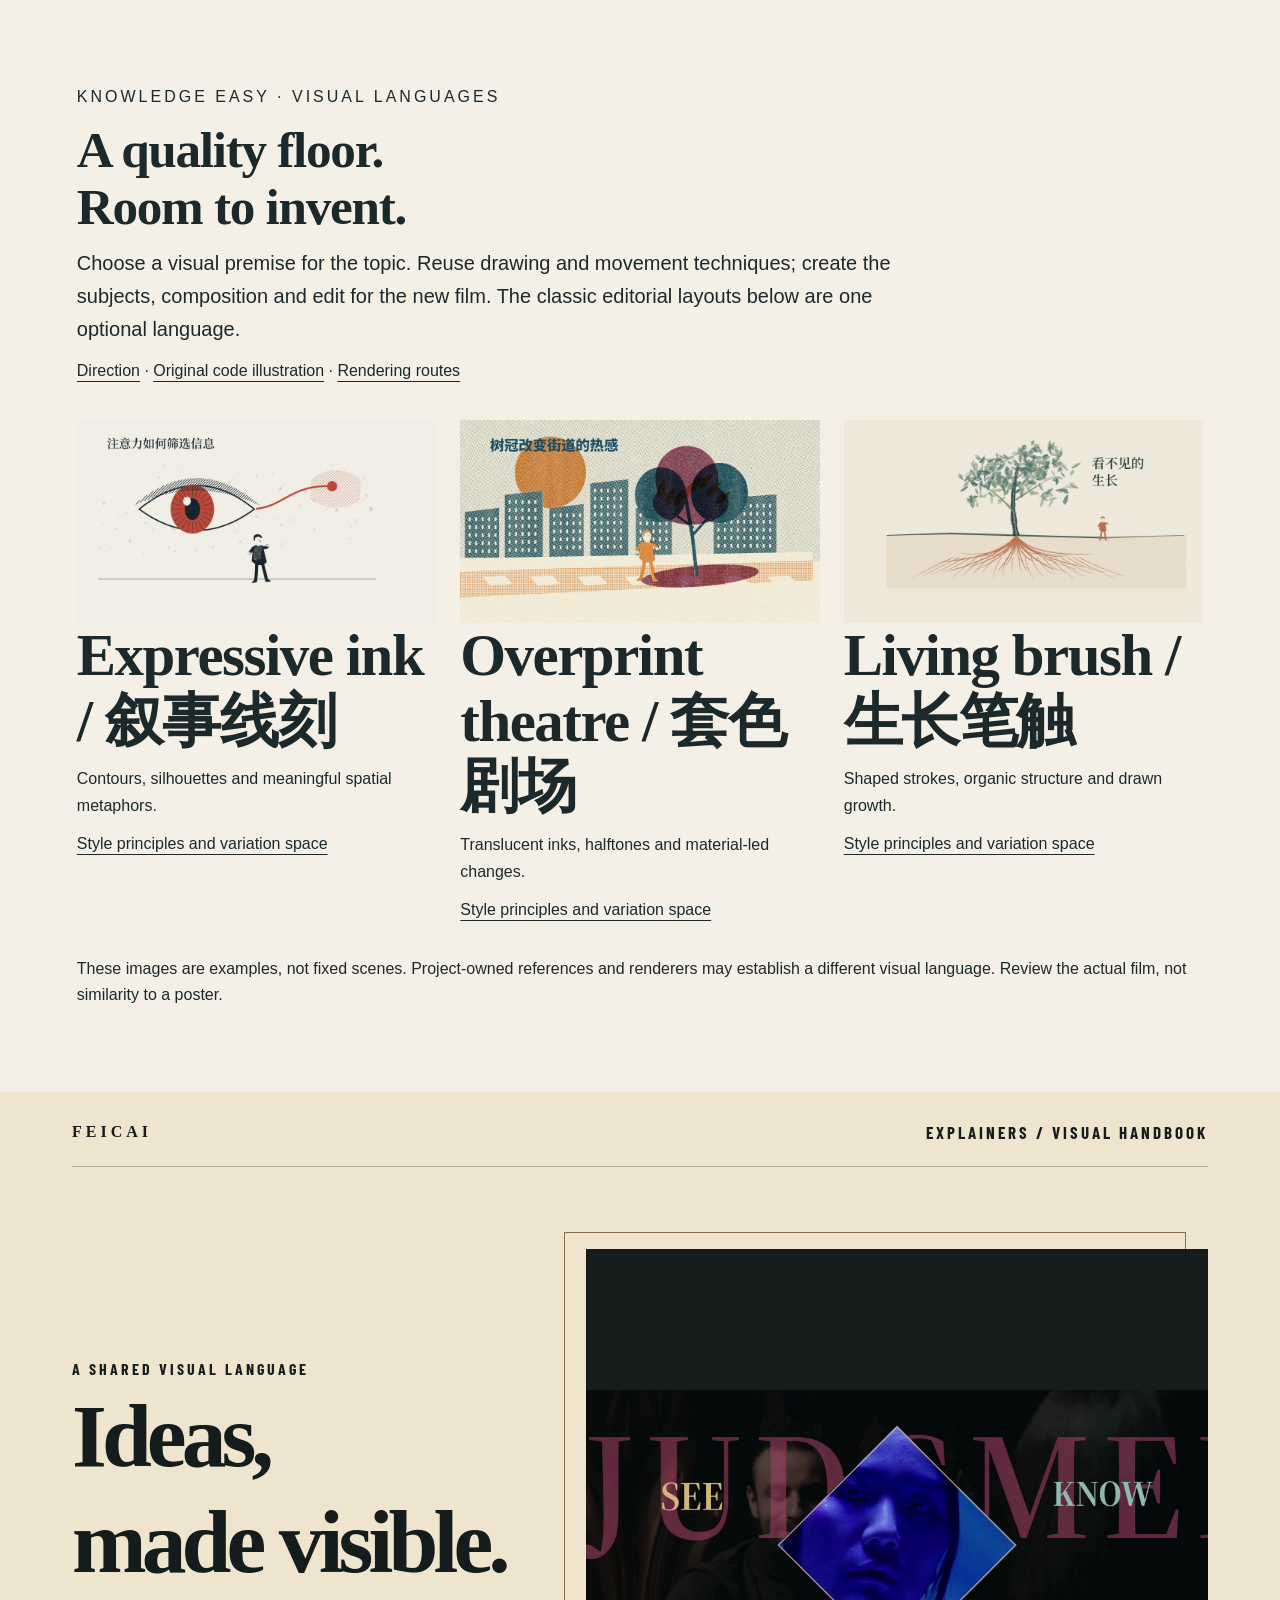
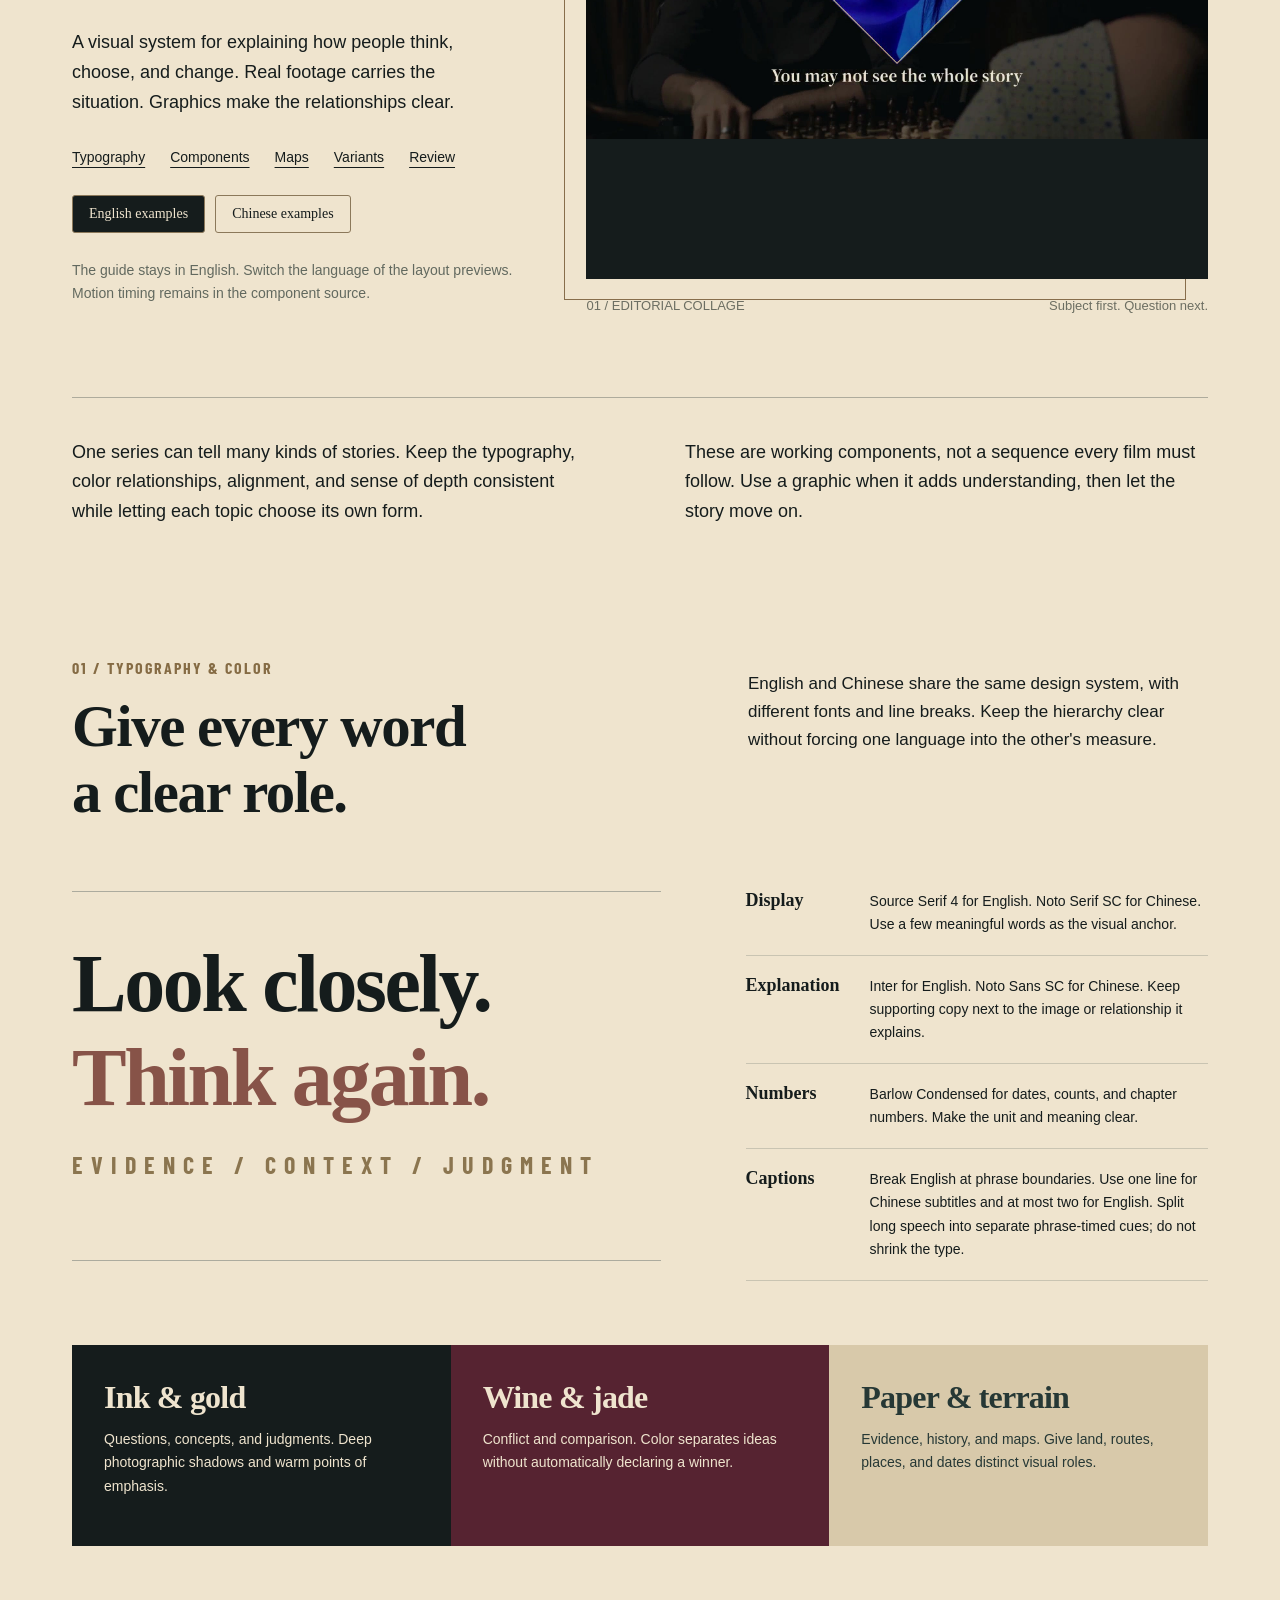
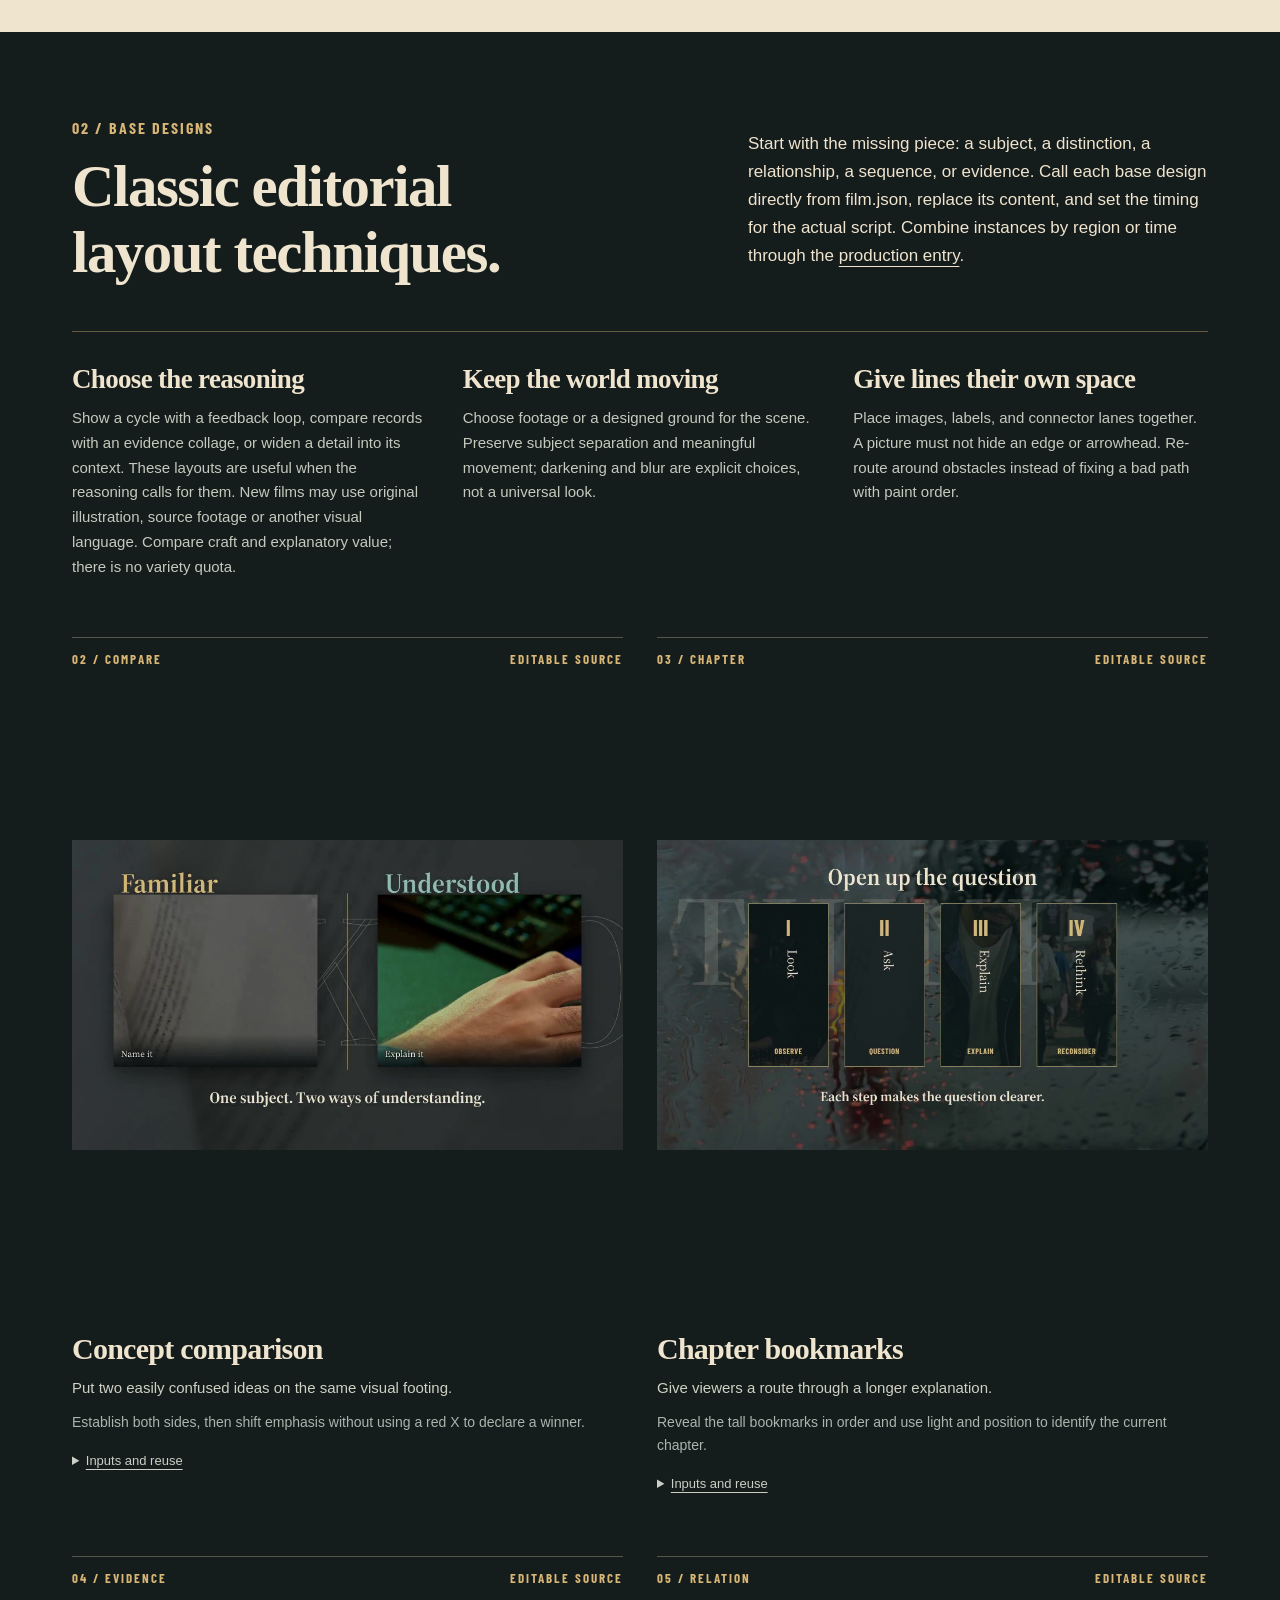
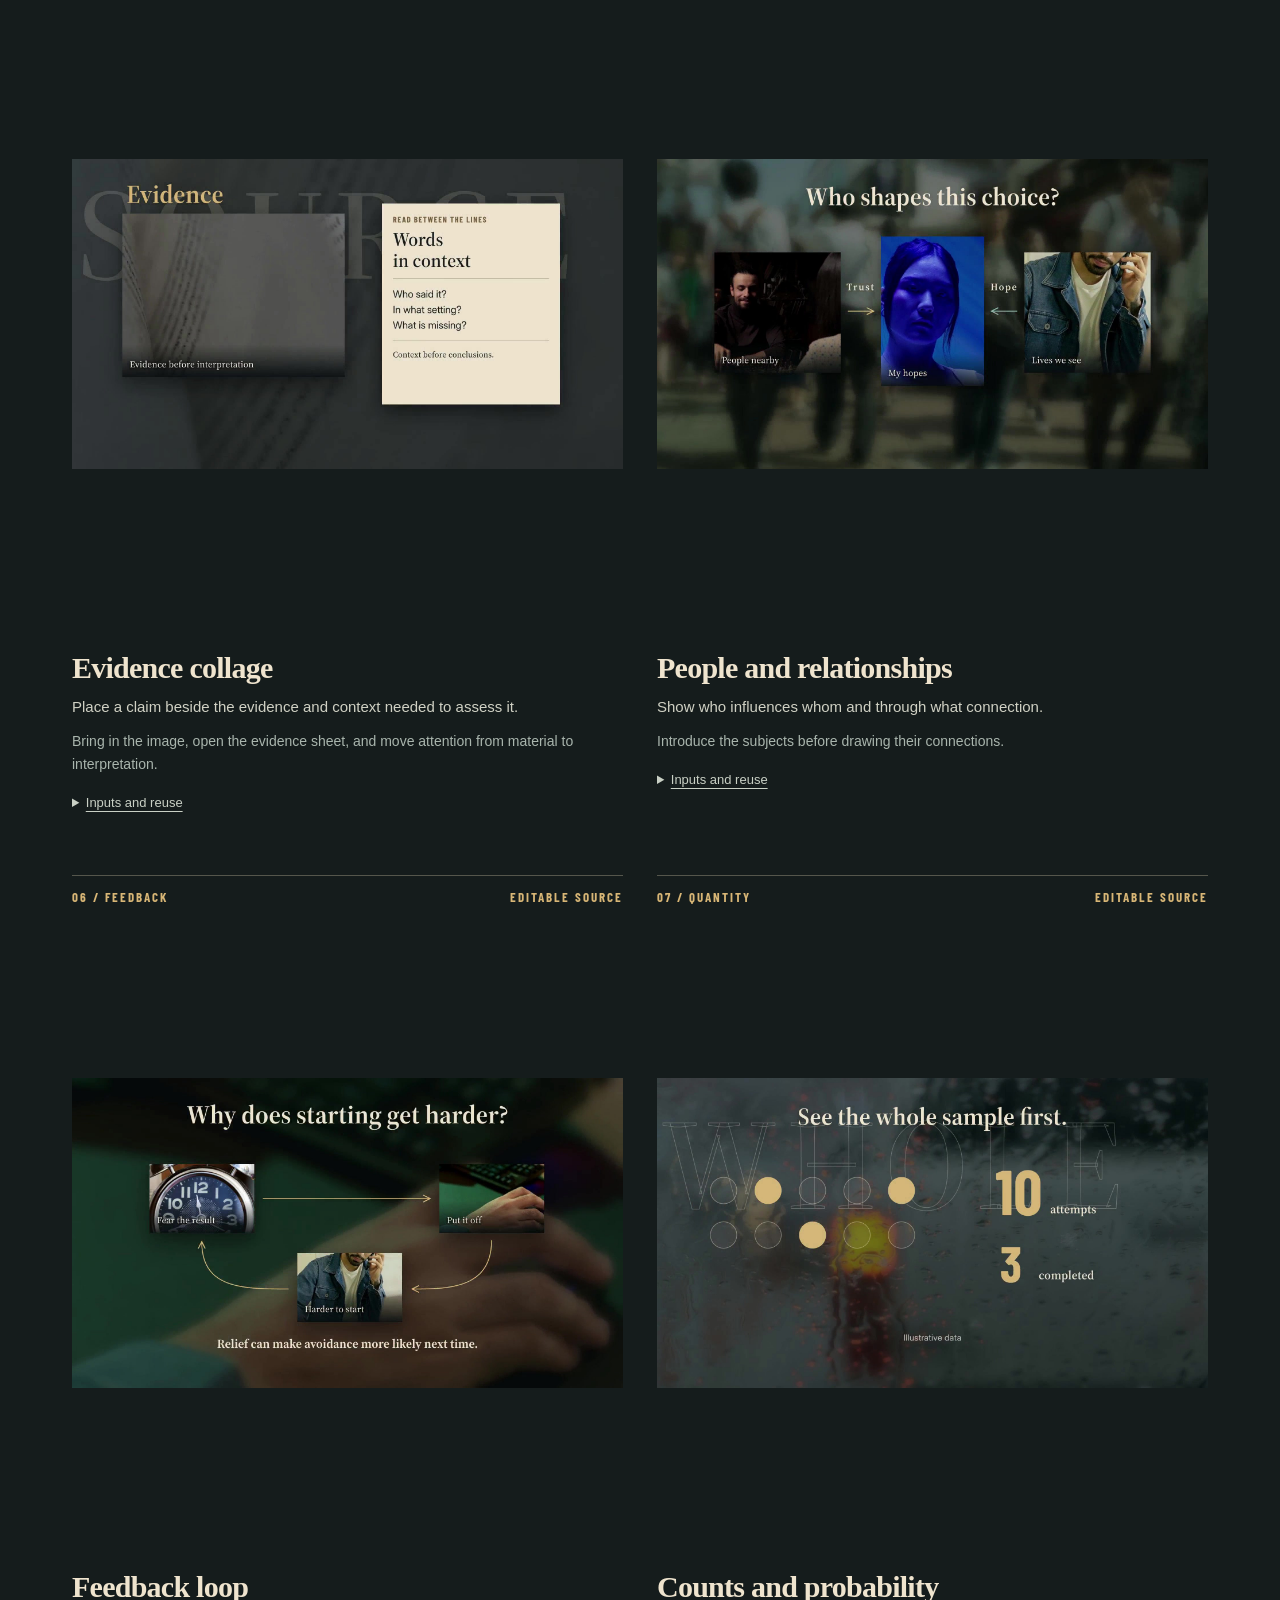
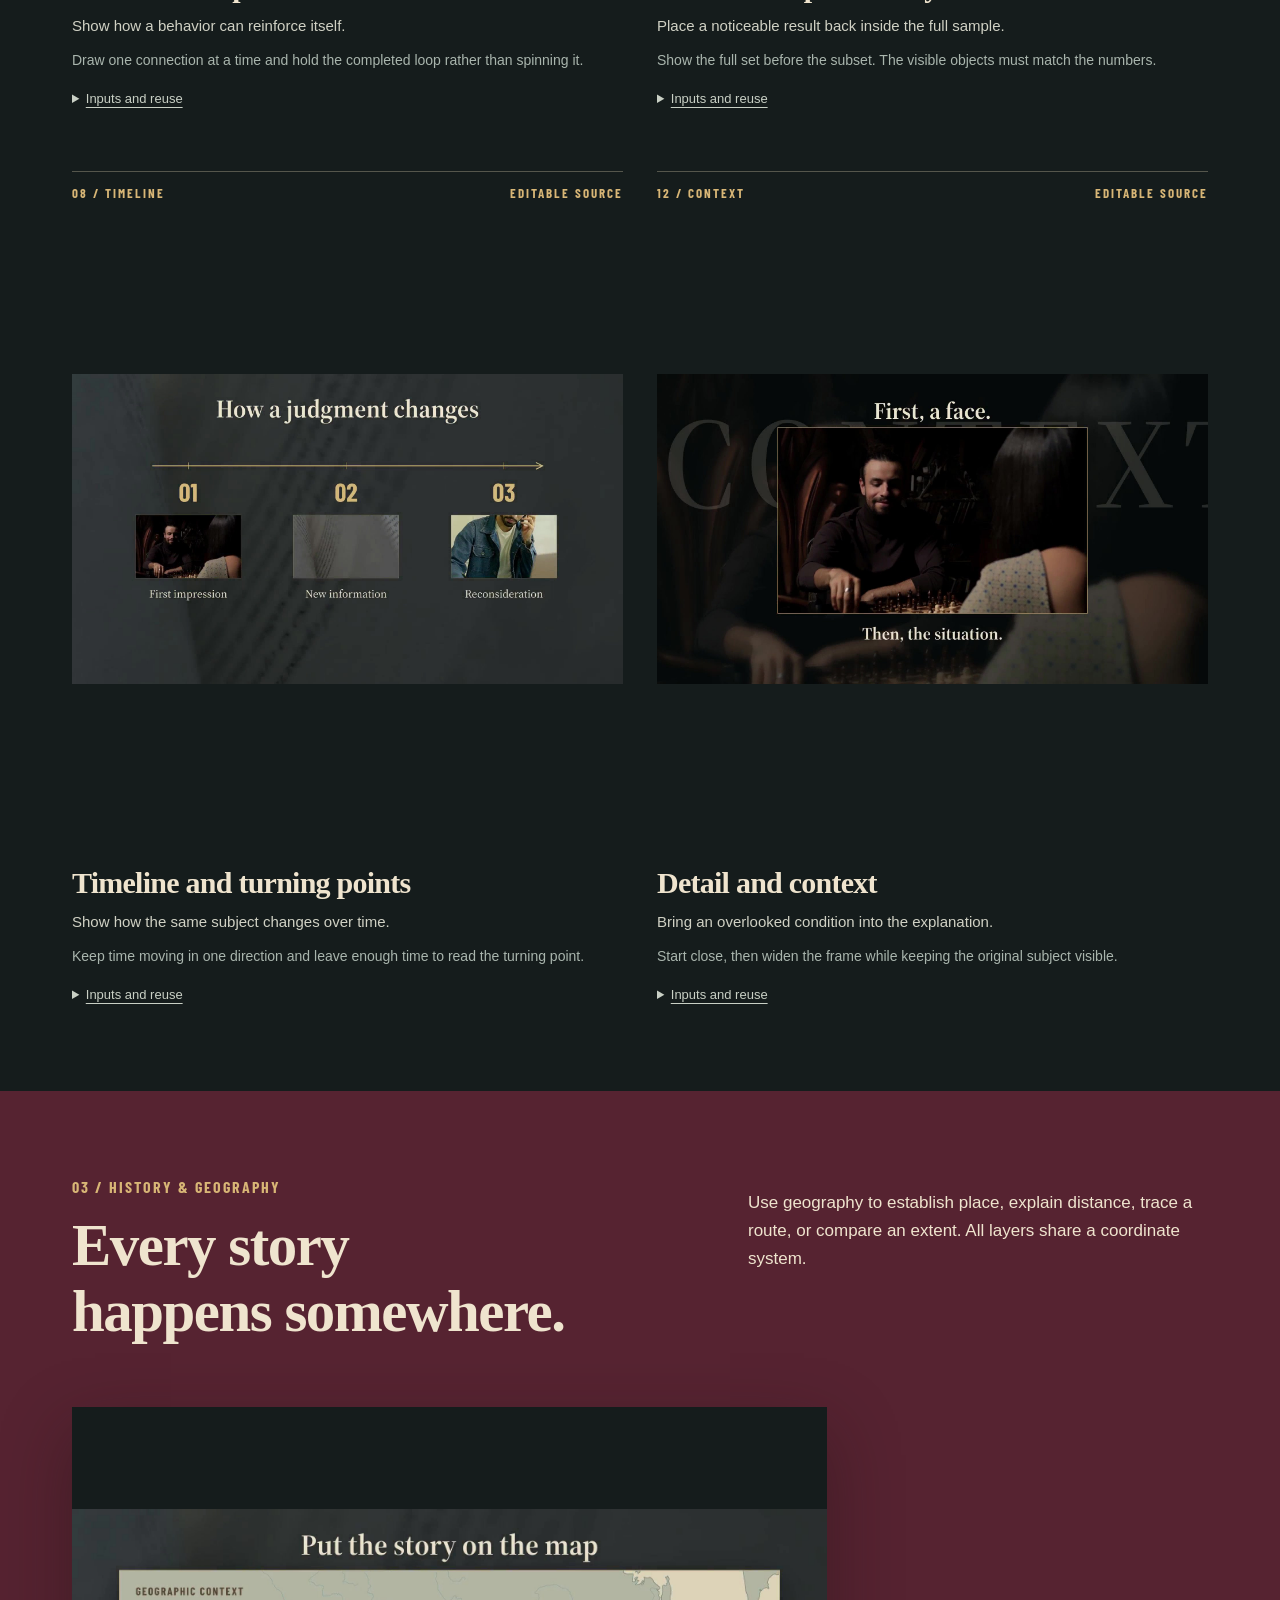
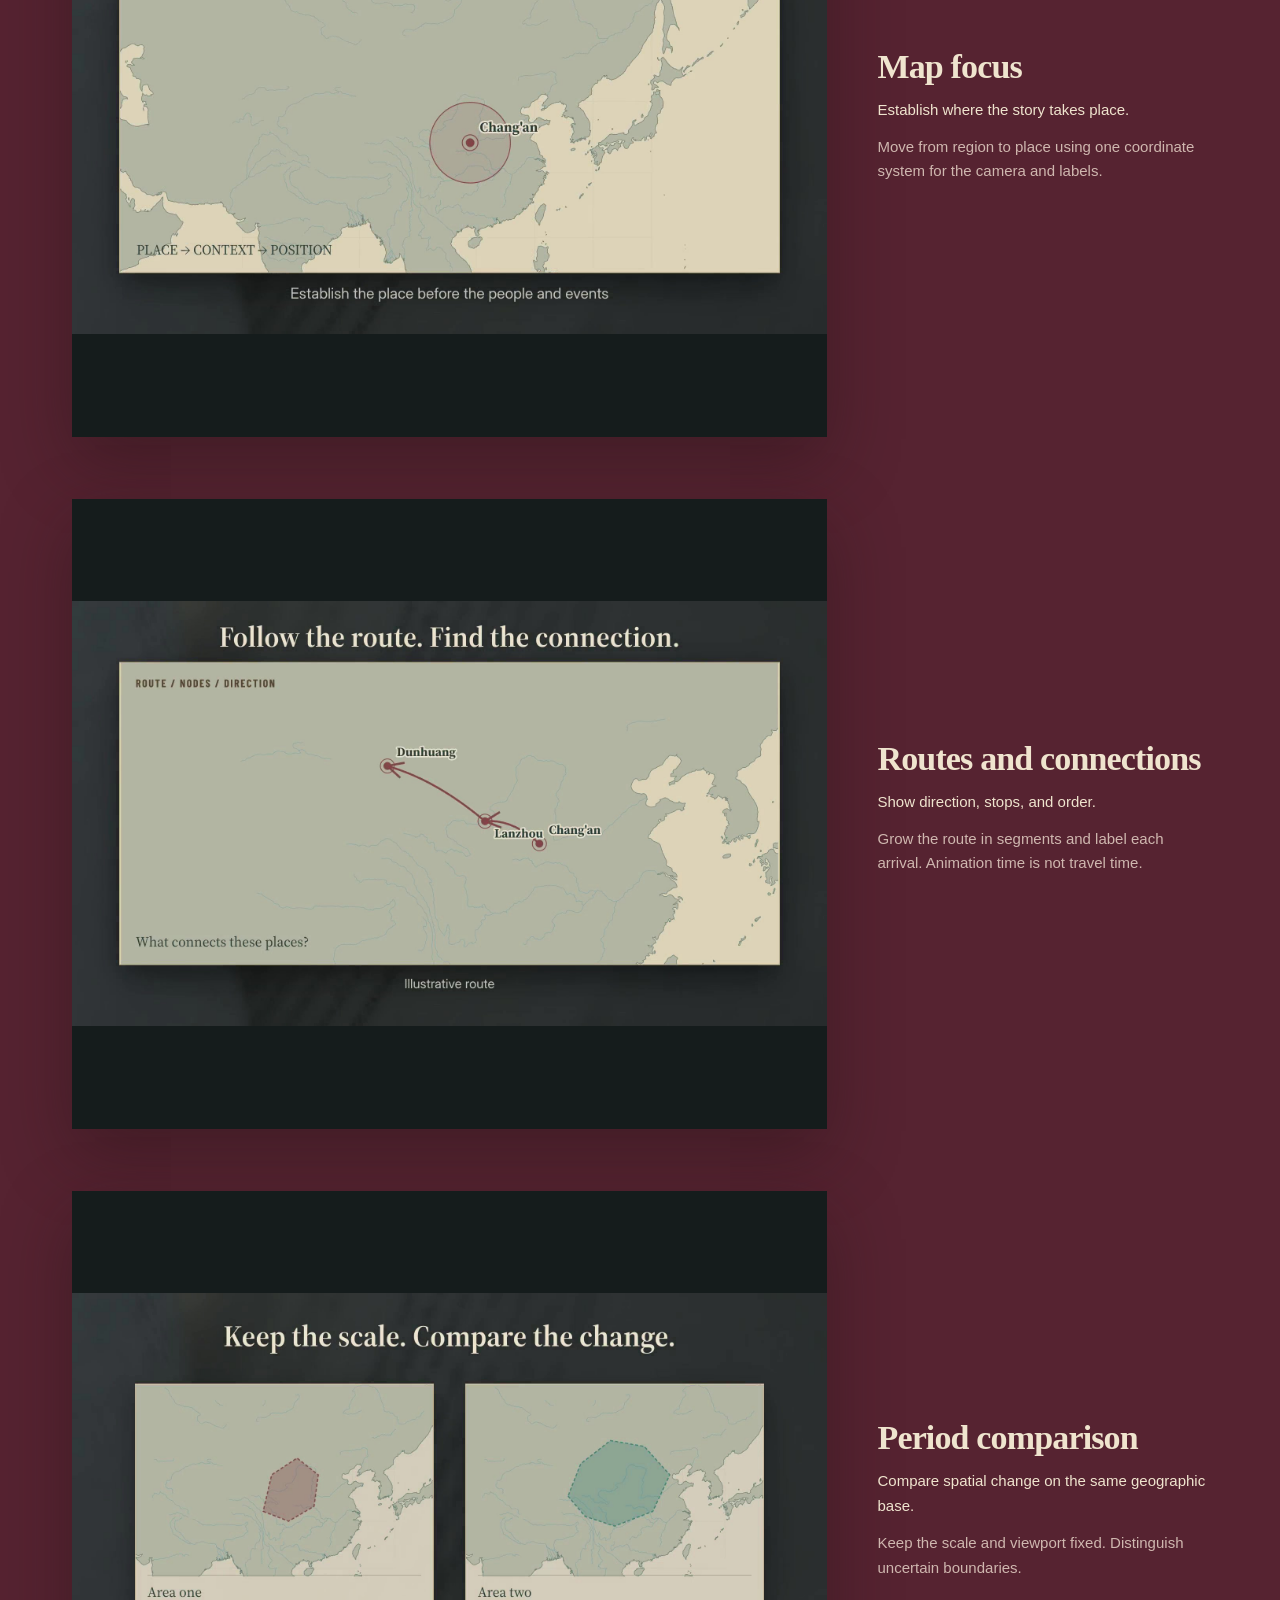
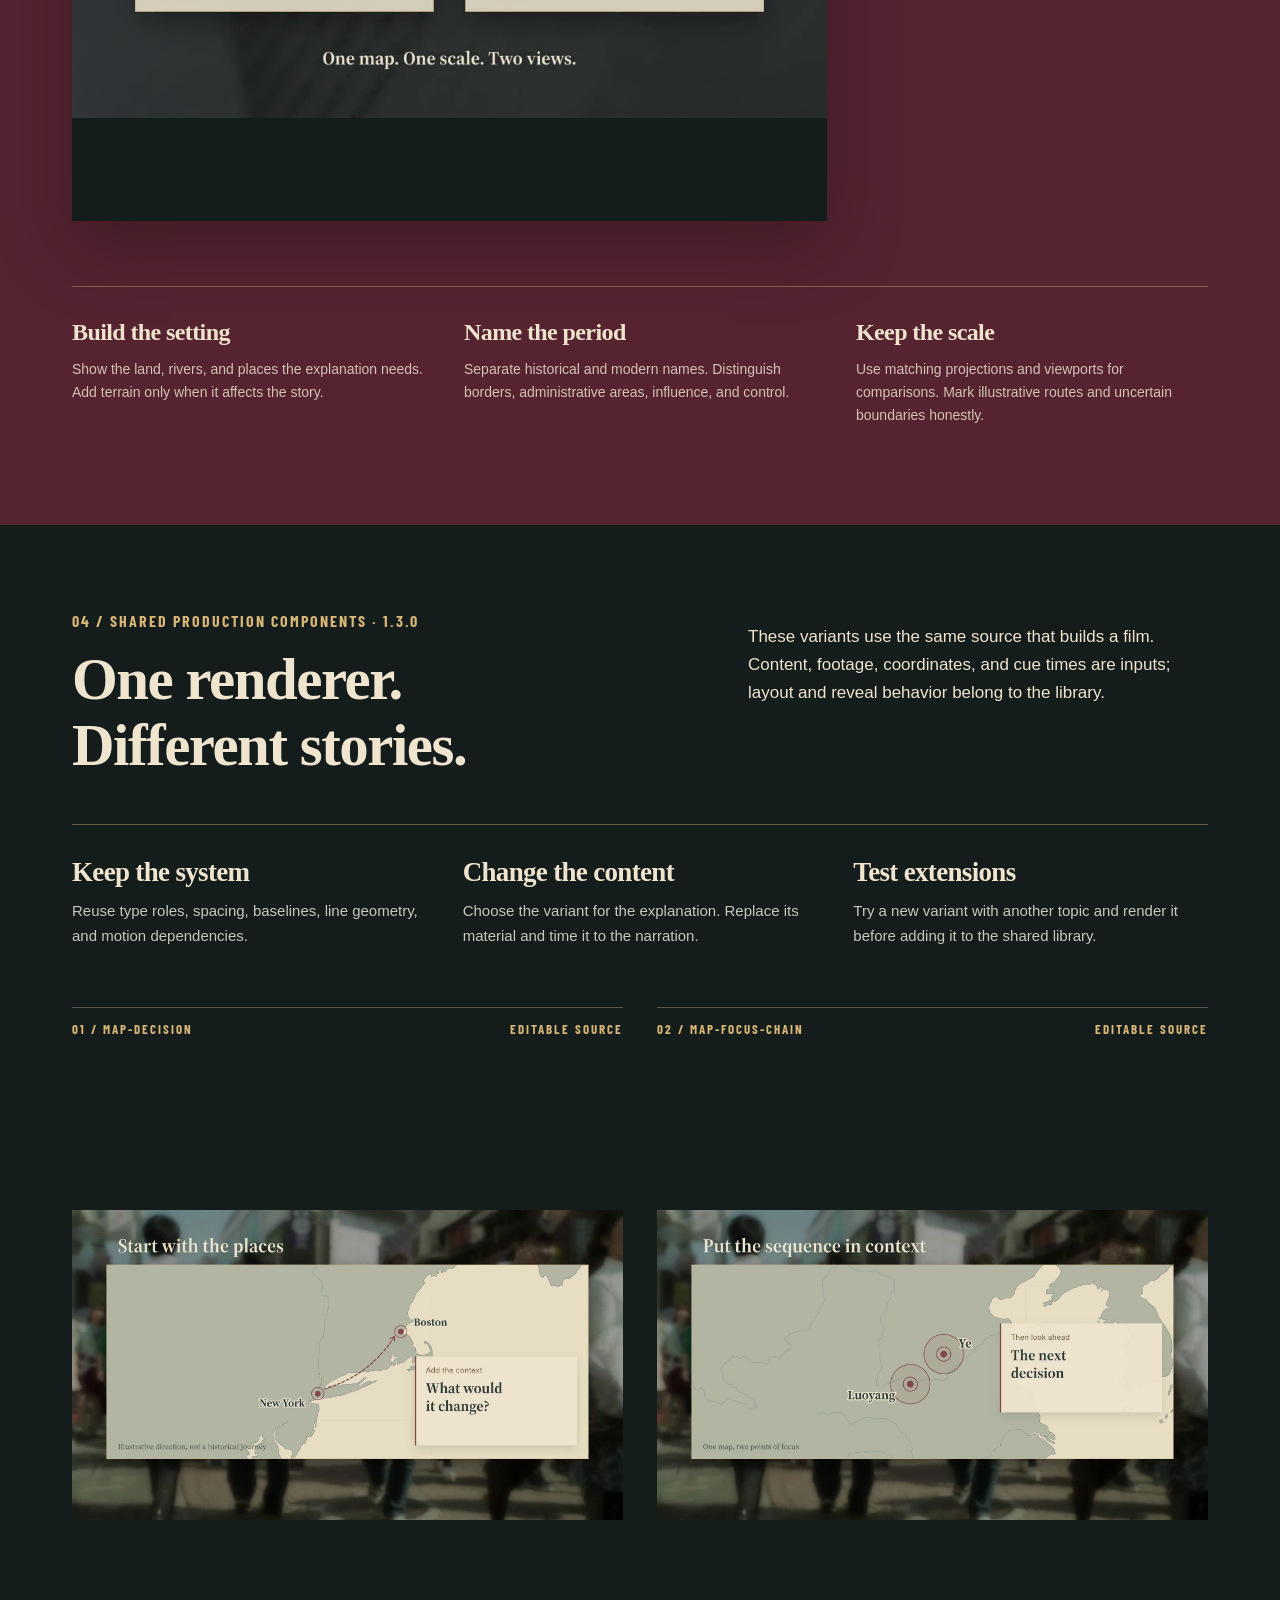
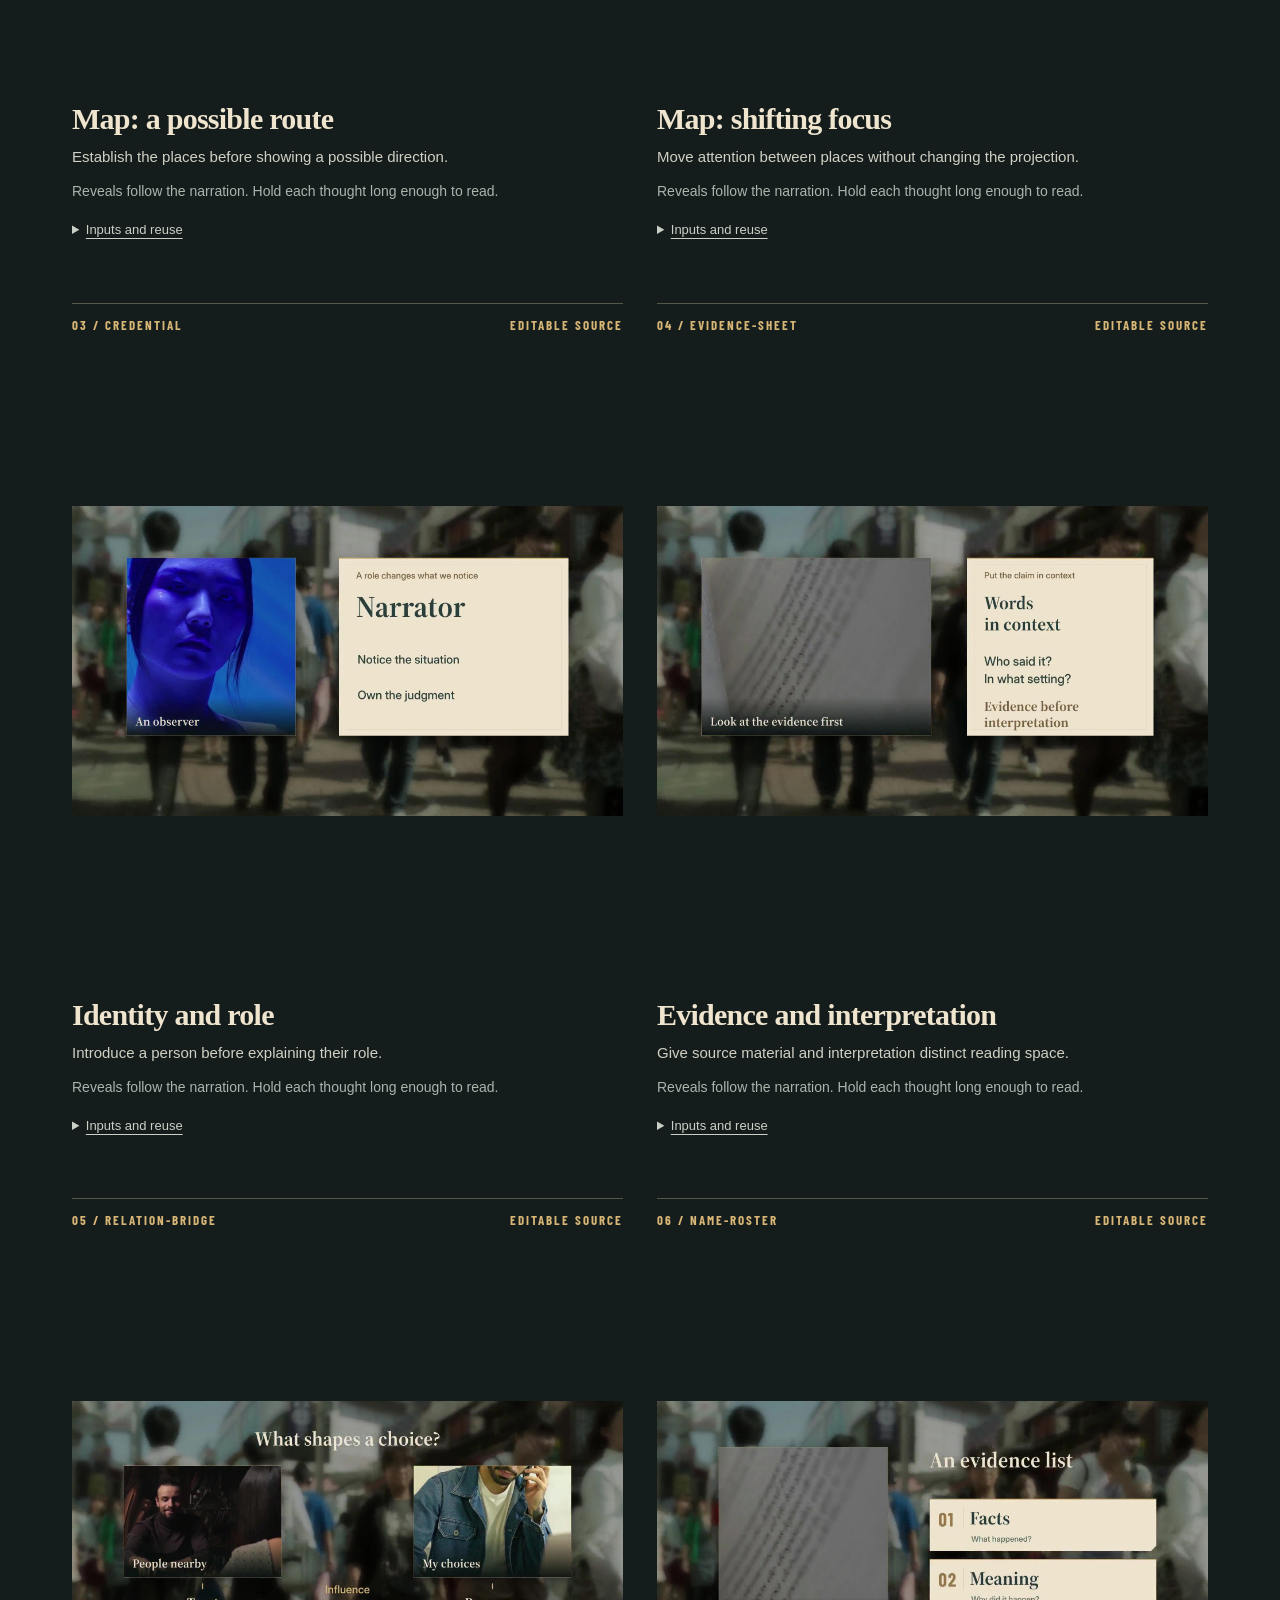
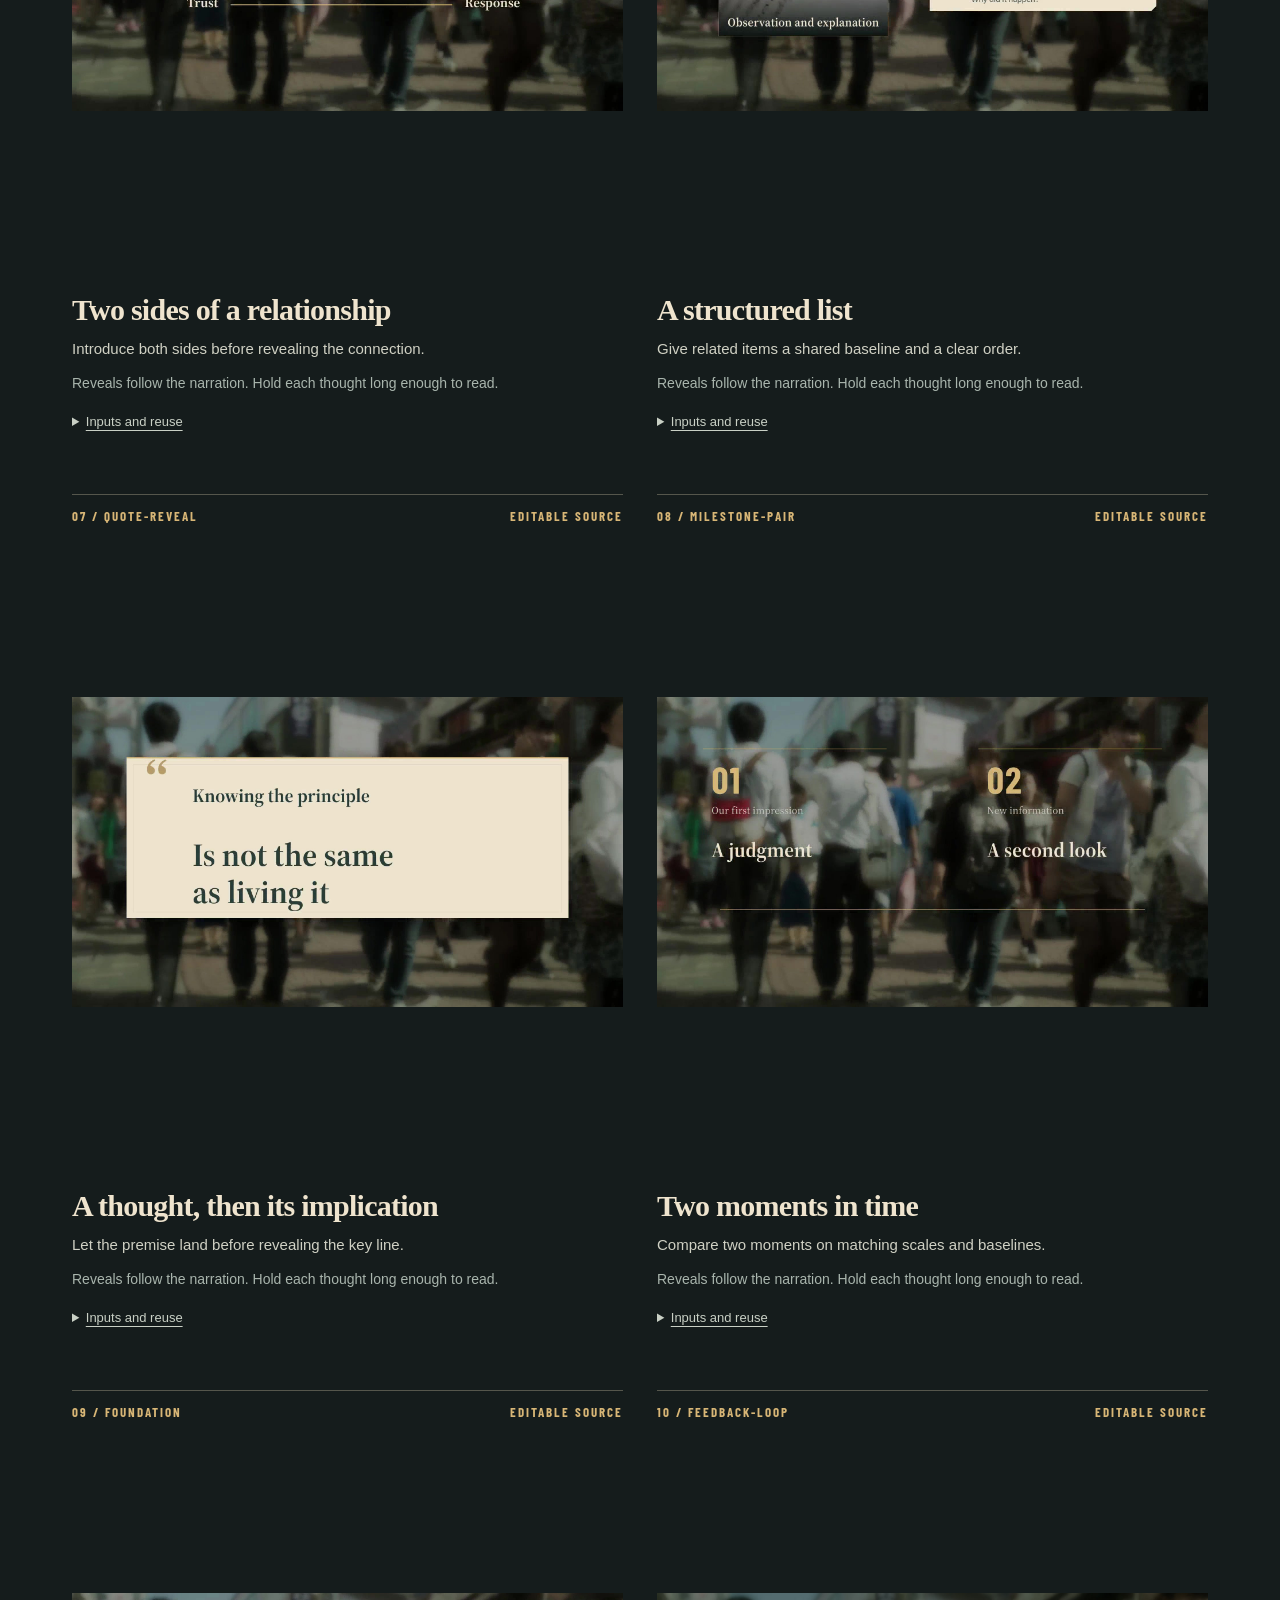
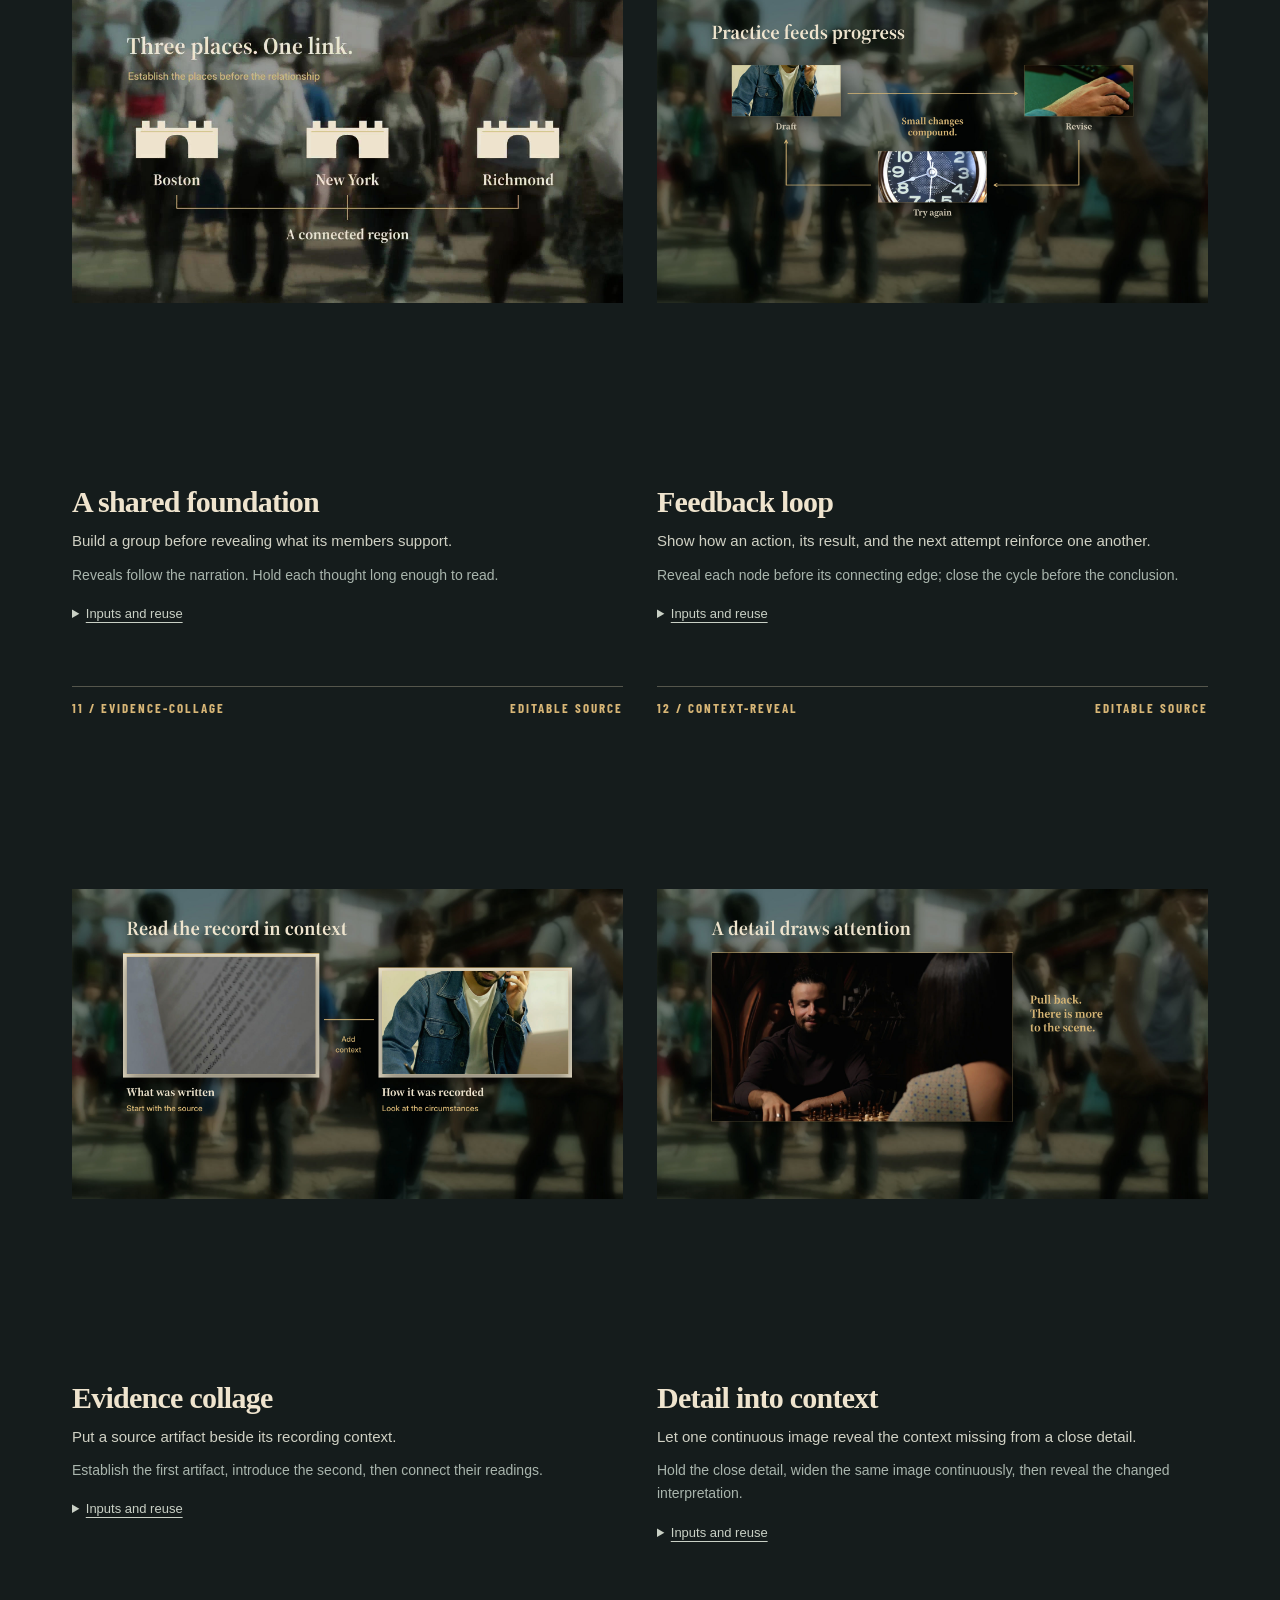
==== commit f2d8306e: "Separate film direction from presets and add open-ended illustration" ====
--- a/references/visual-handbook.html
+++ b/references/visual-handbook.html
@@ -1,9 +1,9 @@
-<!doctype html><html lang="en-US"><head><meta charset="utf-8"><meta name="viewport" content="width=device-width,initial-scale=1"><title>FEICAI · Visual Handbook</title><link rel="stylesheet" href="../assets/packaging/handbook.css"></head><body><main>
+<!doctype html><html lang="en-US"><head><meta charset="utf-8"><meta name="viewport" content="width=device-width,initial-scale=1"><title>FEICAI · Visual Handbook</title><link rel="stylesheet" href="../assets/packaging/handbook.css"></head><body><section id="artwork" style="padding:72px 6%;background:#f4f0e6;color:#1c292b"><div style="max-width:1400px;margin:auto"><p style="letter-spacing:3px">KNOWLEDGE EASY · VISUAL LANGUAGES</p><h1 style="font-size:clamp(32px,4vw,64px);line-height:1.1">A quality floor.<br>Room to invent.</h1><p style="font-size:20px;max-width:850px">Choose a visual premise for the topic. Reuse drawing and movement techniques; create the subjects, composition and edit for the new film. The classic editorial layouts below are one optional language.</p><p><a href="direction.md">Direction</a> · <a href="illustration.md">Original code illustration</a> · <a href="packaging.md">Rendering routes</a></p><div style="display:grid;grid-template-columns:repeat(auto-fit,minmax(280px,1fr));gap:24px;margin-top:36px"><article><img src="../assets/packaging/illustration-previews/etch.jpg" alt="Expressive ink / 叙事线刻" style="width:100%;display:block"><h2>Expressive ink / 叙事线刻</h2><p>Contours, silhouettes and meaningful spatial metaphors.</p><a href="styles/etch.md">Style principles and variation space</a></article><article><img src="../assets/packaging/illustration-previews/print.jpg" alt="Overprint theatre / 套色剧场" style="width:100%;display:block"><h2>Overprint theatre / 套色剧场</h2><p>Translucent inks, halftones and material-led changes.</p><a href="styles/print.md">Style principles and variation space</a></article><article><img src="../assets/packaging/illustration-previews/wash.jpg" alt="Living brush / 生长笔触" style="width:100%;display:block"><h2>Living brush / 生长笔触</h2><p>Shaped strokes, organic structure and drawn growth.</p><a href="styles/wash.md">Style principles and variation space</a></article></div><p style="margin-top:32px">These images are examples, not fixed scenes. Project-owned references and renderers may establish a different visual language. Review the actual film, not similarity to a poster.</p></div></section><main>
 <div class="wrap"><header class="masthead"><b>FEICAI</b><span>EXPLAINERS / VISUAL HANDBOOK</span></header>
 <div class="cover"><div><span class="smallcaps">A SHARED VISUAL LANGUAGE</span><h1>Ideas,<br>made visible.</h1><p class="lead">A visual system for explaining how people think, choose, and change. Real footage carries the situation. Graphics make the relationships clear.</p><nav><a href="#type">Typography</a><a href="#components">Components</a><a href="#maps">Maps</a><a href="#shared">Variants</a><a href="#review">Review</a></nav><div class="language-picker" role="group" aria-label="Example language"><button type="button" data-language="en-US" aria-pressed="true">English examples</button><button type="button" data-language="zh-CN" aria-pressed="false">Chinese examples</button></div><p class="guide-note">The guide stays in English. Switch the language of the layout previews. Motion timing remains in the component source.</p></div><div class="cover-film"><img class="specimen-preview" loading="eager" width="1920" height="1080" data-specimen="hero" src="../assets/packaging/previews/en-US/hero.jpg" alt="hero layout preview"><div class="folio"><span>01 / EDITORIAL COLLAGE</span><span>Subject first. Question next.</span></div></div></div>
 <div class="intro"><p>One series can tell many kinds of stories. Keep the typography, color relationships, alignment, and sense of depth consistent while letting each topic choose its own form.</p><p>These are working components, not a sequence every film must follow. Use a graphic when it adds understanding, then let the story move on.</p></div></div>
 <section id="type"><div class="wrap"><div class="section-top"><div><span class="index">01 / TYPOGRAPHY & COLOR</span><h2>Give every word<br>a clear role.</h2></div><p>English and Chinese share the same design system, with different fonts and line breaks. Keep the hierarchy clear without forcing one language into the other's measure.</p></div><div class="type-layout"><div class="type-art"><div class="display">Look closely.<br><em>Think again.</em></div><div class="latin">EVIDENCE / CONTEXT / JUDGMENT</div></div><div class="type-roles"><div class="type-role"><strong>Display</strong><p>Source Serif 4 for English. Noto Serif SC for Chinese. Use a few meaningful words as the visual anchor.</p></div><div class="type-role"><strong>Explanation</strong><p>Inter for English. Noto Sans SC for Chinese. Keep supporting copy next to the image or relationship it explains.</p></div><div class="type-role"><strong>Numbers</strong><p>Barlow Condensed for dates, counts, and chapter numbers. Make the unit and meaning clear.</p></div><div class="type-role"><strong>Captions</strong><p>Break English at phrase boundaries. Use one line for Chinese subtitles and at most two for English. Split long speech into separate phrase-timed cues; do not shrink the type.</p></div></div></div><div class="palettes"><div class="palette ink"><h3>Ink & gold</h3><p>Questions, concepts, and judgments. Deep photographic shadows and warm points of emphasis.</p></div><div class="palette ruby"><h3>Wine & jade</h3><p>Conflict and comparison. Color separates ideas without automatically declaring a winner.</p></div><div class="palette parchment"><h3>Paper & terrain</h3><p>Evidence, history, and maps. Give land, routes, places, and dates distinct visual roles.</p></div></div></div></section>
-<section class="dark" id="components"><div class="wrap"><div class="section-top"><div><span class="index">02 / BASE DESIGNS</span><h2>Make the material<br>part of the explanation.</h2></div><p>Start with the missing piece: a subject, a distinction, a relationship, a sequence, or evidence. Call each base design directly from film.json, replace its content, and set the timing for the actual script. Combine instances by region or time through the <a href="packaging.md">production entry</a>.</p></div><div class="library-principles"><div><h3>Choose the reasoning</h3><p>Show a cycle with a feedback loop, compare records with an evidence collage, or widen a detail into its context. Use the complete composition as a baseline. Custom designs must retain comparable subjects, material, hierarchy and motion; inspect their exported clips beside this handbook. There is no variety quota.</p></div><div><h3>Keep the world moving</h3><p>Explanatory graphics sit over graded, softly blurred playing footage. Preserve enough motion and detail to read as video. Full-frame maps, documents, and interludes need a clear editorial reason.</p></div><div><h3>Give lines their own space</h3><p>Place images, labels, and connector lanes together. A picture must not hide an edge or arrowhead. Re-route around obstacles instead of fixing a bad path with paint order.</p></div></div><div class="specimens"><article class="specimen" id="sample-compare"><div class="specimen-top"><span>02 / COMPARE</span><span>EDITABLE SOURCE</span></div><img class="specimen-preview" loading="lazy" width="1920" height="1080" data-specimen="compare" src="../assets/packaging/previews/en-US/compare.jpg" alt="compare layout preview"><div class="specimen-copy"><h3>Concept comparison</h3><p>Put two easily confused ideas on the same visual footing.</p><p class="motion">Establish both sides, then shift emphasis without using a red X to declare a winner.</p><details><summary>Inputs and reuse</summary><p>Two concepts, a shared object, and a short explanation for each</p><p>Replace the content and footage, then time the reveals to the narration. Eight seconds is a sample length, not a production rule.</p><p><a href="../assets/packaging/src/locales/en-US/base-examples.json">View the inputs</a></p></details></div></article><article class="specimen" id="sample-chapter"><div class="specimen-top"><span>03 / CHAPTER</span><span>EDITABLE SOURCE</span></div><img class="specimen-preview" loading="lazy" width="1920" height="1080" data-specimen="chapter" src="../assets/packaging/previews/en-US/chapter.jpg" alt="chapter layout preview"><div class="specimen-copy"><h3>Chapter bookmarks</h3><p>Give viewers a route through a longer explanation.</p><p class="motion">Reveal the tall bookmarks in order and use light and position to identify the current chapter.</p><details><summary>Inputs and reuse</summary><p>Two to five short headings, footage, and an active chapter</p><p>Replace the content and footage, then time the reveals to the narration. Eight seconds is a sample length, not a production rule.</p><p><a href="../assets/packaging/src/locales/en-US/base-examples.json">View the inputs</a></p></details></div></article><article class="specimen" id="sample-evidence"><div class="specimen-top"><span>04 / EVIDENCE</span><span>EDITABLE SOURCE</span></div><img class="specimen-preview" loading="lazy" width="1920" height="1080" data-specimen="evidence" src="../assets/packaging/previews/en-US/evidence.jpg" alt="evidence layout preview"><div class="specimen-copy"><h3>Evidence collage</h3><p>Place a claim beside the evidence and context needed to assess it.</p><p class="motion">Bring in the image, open the evidence sheet, and move attention from material to interpretation.</p><details><summary>Inputs and reuse</summary><p>A source image, a detail to examine, and two levels of explanation</p><p>Replace the content and footage, then time the reveals to the narration. Eight seconds is a sample length, not a production rule.</p><p><a href="../assets/packaging/src/locales/en-US/base-examples.json">View the inputs</a></p></details></div></article><article class="specimen" id="sample-relation"><div class="specimen-top"><span>05 / RELATION</span><span>EDITABLE SOURCE</span></div><img class="specimen-preview" loading="lazy" width="1920" height="1080" data-specimen="relation" src="../assets/packaging/previews/en-US/relation.jpg" alt="relation layout preview"><div class="specimen-copy"><h3>People and relationships</h3><p>Show who influences whom and through what connection.</p><p class="motion">Introduce the subjects before drawing their connections.</p><details><summary>Inputs and reuse</summary><p>People or entities, a named relationship, and direction</p><p>Replace the content and footage, then time the reveals to the narration. Eight seconds is a sample length, not a production rule.</p><p><a href="../assets/packaging/src/locales/en-US/base-examples.json">View the inputs</a></p></details></div></article><article class="specimen" id="sample-feedback"><div class="specimen-top"><span>06 / FEEDBACK</span><span>EDITABLE SOURCE</span></div><img class="specimen-preview" loading="lazy" width="1920" height="1080" data-specimen="feedback" src="../assets/packaging/previews/en-US/feedback.jpg" alt="feedback layout preview"><div class="specimen-copy"><h3>Feedback loop</h3><p>Show how a behavior can reinforce itself.</p><p class="motion">Draw one connection at a time and hold the completed loop rather than spinning it.</p><details><summary>Inputs and reuse</summary><p>Three stages, an actual return path, and a possible way out</p><p>Replace the content and footage, then time the reveals to the narration. Eight seconds is a sample length, not a production rule.</p><p><a href="../assets/packaging/src/locales/en-US/base-examples.json">View the inputs</a></p></details></div></article><article class="specimen" id="sample-quantity"><div class="specimen-top"><span>07 / QUANTITY</span><span>EDITABLE SOURCE</span></div><img class="specimen-preview" loading="lazy" width="1920" height="1080" data-specimen="quantity" src="../assets/packaging/previews/en-US/quantity.jpg" alt="quantity layout preview"><div class="specimen-copy"><h3>Counts and probability</h3><p>Place a noticeable result back inside the full sample.</p><p class="motion">Show the full set before the subset. The visible objects must match the numbers.</p><details><summary>Inputs and reuse</summary><p>Total, selected count, unit, and whether the data is illustrative</p><p>Replace the content and footage, then time the reveals to the narration. Eight seconds is a sample length, not a production rule.</p><p><a href="../assets/packaging/src/locales/en-US/base-examples.json">View the inputs</a></p></details></div></article><article class="specimen" id="sample-timeline"><div class="specimen-top"><span>08 / TIMELINE</span><span>EDITABLE SOURCE</span></div><img class="specimen-preview" loading="lazy" width="1920" height="1080" data-specimen="timeline" src="../assets/packaging/previews/en-US/timeline.jpg" alt="timeline layout preview"><div class="specimen-copy"><h3>Timeline and turning points</h3><p>Show how the same subject changes over time.</p><p class="motion">Keep time moving in one direction and leave enough time to read the turning point.</p><details><summary>Inputs and reuse</summary><p>Three stages, a subject, a turning point, and verified dates or stage names</p><p>Replace the content and footage, then time the reveals to the narration. Eight seconds is a sample length, not a production rule.</p><p><a href="../assets/packaging/src/locales/en-US/base-examples.json">View the inputs</a></p></details></div></article><article class="specimen" id="sample-context"><div class="specimen-top"><span>12 / CONTEXT</span><span>EDITABLE SOURCE</span></div><img class="specimen-preview" loading="lazy" width="1920" height="1080" data-specimen="context" src="../assets/packaging/previews/en-US/context.jpg" alt="context layout preview"><div class="specimen-copy"><h3>Detail and context</h3><p>Bring an overlooked condition into the explanation.</p><p class="motion">Start close, then widen the frame while keeping the original subject visible.</p><details><summary>Inputs and reuse</summary><p>One source, a close detail, a wider view, and a changed interpretation</p><p>Replace the content and footage, then time the reveals to the narration. Eight seconds is a sample length, not a production rule.</p><p><a href="../assets/packaging/src/locales/en-US/base-examples.json">View the inputs</a></p></details></div></article></div></div></section>
+<section class="dark" id="components"><div class="wrap"><div class="section-top"><div><span class="index">02 / BASE DESIGNS</span><h2>Classic editorial<br>layout techniques.</h2></div><p>Start with the missing piece: a subject, a distinction, a relationship, a sequence, or evidence. Call each base design directly from film.json, replace its content, and set the timing for the actual script. Combine instances by region or time through the <a href="packaging.md">production entry</a>.</p></div><div class="library-principles"><div><h3>Choose the reasoning</h3><p>Show a cycle with a feedback loop, compare records with an evidence collage, or widen a detail into its context. These layouts are useful when the reasoning calls for them. New films may use original illustration, source footage or another visual language. Compare craft and explanatory value; there is no variety quota.</p></div><div><h3>Keep the world moving</h3><p>Choose footage or a designed ground for the scene. Preserve subject separation and meaningful movement; darkening and blur are explicit choices, not a universal look.</p></div><div><h3>Give lines their own space</h3><p>Place images, labels, and connector lanes together. A picture must not hide an edge or arrowhead. Re-route around obstacles instead of fixing a bad path with paint order.</p></div></div><div class="specimens"><article class="specimen" id="sample-compare"><div class="specimen-top"><span>02 / COMPARE</span><span>EDITABLE SOURCE</span></div><img class="specimen-preview" loading="lazy" width="1920" height="1080" data-specimen="compare" src="../assets/packaging/previews/en-US/compare.jpg" alt="compare layout preview"><div class="specimen-copy"><h3>Concept comparison</h3><p>Put two easily confused ideas on the same visual footing.</p><p class="motion">Establish both sides, then shift emphasis without using a red X to declare a winner.</p><details><summary>Inputs and reuse</summary><p>Two concepts, a shared object, and a short explanation for each</p><p>Replace the content and footage, then time the reveals to the narration. Eight seconds is a sample length, not a production rule.</p><p><a href="../assets/packaging/src/locales/en-US/base-examples.json">View the inputs</a></p></details></div></article><article class="specimen" id="sample-chapter"><div class="specimen-top"><span>03 / CHAPTER</span><span>EDITABLE SOURCE</span></div><img class="specimen-preview" loading="lazy" width="1920" height="1080" data-specimen="chapter" src="../assets/packaging/previews/en-US/chapter.jpg" alt="chapter layout preview"><div class="specimen-copy"><h3>Chapter bookmarks</h3><p>Give viewers a route through a longer explanation.</p><p class="motion">Reveal the tall bookmarks in order and use light and position to identify the current chapter.</p><details><summary>Inputs and reuse</summary><p>Two to five short headings, footage, and an active chapter</p><p>Replace the content and footage, then time the reveals to the narration. Eight seconds is a sample length, not a production rule.</p><p><a href="../assets/packaging/src/locales/en-US/base-examples.json">View the inputs</a></p></details></div></article><article class="specimen" id="sample-evidence"><div class="specimen-top"><span>04 / EVIDENCE</span><span>EDITABLE SOURCE</span></div><img class="specimen-preview" loading="lazy" width="1920" height="1080" data-specimen="evidence" src="../assets/packaging/previews/en-US/evidence.jpg" alt="evidence layout preview"><div class="specimen-copy"><h3>Evidence collage</h3><p>Place a claim beside the evidence and context needed to assess it.</p><p class="motion">Bring in the image, open the evidence sheet, and move attention from material to interpretation.</p><details><summary>Inputs and reuse</summary><p>A source image, a detail to examine, and two levels of explanation</p><p>Replace the content and footage, then time the reveals to the narration. Eight seconds is a sample length, not a production rule.</p><p><a href="../assets/packaging/src/locales/en-US/base-examples.json">View the inputs</a></p></details></div></article><article class="specimen" id="sample-relation"><div class="specimen-top"><span>05 / RELATION</span><span>EDITABLE SOURCE</span></div><img class="specimen-preview" loading="lazy" width="1920" height="1080" data-specimen="relation" src="../assets/packaging/previews/en-US/relation.jpg" alt="relation layout preview"><div class="specimen-copy"><h3>People and relationships</h3><p>Show who influences whom and through what connection.</p><p class="motion">Introduce the subjects before drawing their connections.</p><details><summary>Inputs and reuse</summary><p>People or entities, a named relationship, and direction</p><p>Replace the content and footage, then time the reveals to the narration. Eight seconds is a sample length, not a production rule.</p><p><a href="../assets/packaging/src/locales/en-US/base-examples.json">View the inputs</a></p></details></div></article><article class="specimen" id="sample-feedback"><div class="specimen-top"><span>06 / FEEDBACK</span><span>EDITABLE SOURCE</span></div><img class="specimen-preview" loading="lazy" width="1920" height="1080" data-specimen="feedback" src="../assets/packaging/previews/en-US/feedback.jpg" alt="feedback layout preview"><div class="specimen-copy"><h3>Feedback loop</h3><p>Show how a behavior can reinforce itself.</p><p class="motion">Draw one connection at a time and hold the completed loop rather than spinning it.</p><details><summary>Inputs and reuse</summary><p>Three stages, an actual return path, and a possible way out</p><p>Replace the content and footage, then time the reveals to the narration. Eight seconds is a sample length, not a production rule.</p><p><a href="../assets/packaging/src/locales/en-US/base-examples.json">View the inputs</a></p></details></div></article><article class="specimen" id="sample-quantity"><div class="specimen-top"><span>07 / QUANTITY</span><span>EDITABLE SOURCE</span></div><img class="specimen-preview" loading="lazy" width="1920" height="1080" data-specimen="quantity" src="../assets/packaging/previews/en-US/quantity.jpg" alt="quantity layout preview"><div class="specimen-copy"><h3>Counts and probability</h3><p>Place a noticeable result back inside the full sample.</p><p class="motion">Show the full set before the subset. The visible objects must match the numbers.</p><details><summary>Inputs and reuse</summary><p>Total, selected count, unit, and whether the data is illustrative</p><p>Replace the content and footage, then time the reveals to the narration. Eight seconds is a sample length, not a production rule.</p><p><a href="../assets/packaging/src/locales/en-US/base-examples.json">View the inputs</a></p></details></div></article><article class="specimen" id="sample-timeline"><div class="specimen-top"><span>08 / TIMELINE</span><span>EDITABLE SOURCE</span></div><img class="specimen-preview" loading="lazy" width="1920" height="1080" data-specimen="timeline" src="../assets/packaging/previews/en-US/timeline.jpg" alt="timeline layout preview"><div class="specimen-copy"><h3>Timeline and turning points</h3><p>Show how the same subject changes over time.</p><p class="motion">Keep time moving in one direction and leave enough time to read the turning point.</p><details><summary>Inputs and reuse</summary><p>Three stages, a subject, a turning point, and verified dates or stage names</p><p>Replace the content and footage, then time the reveals to the narration. Eight seconds is a sample length, not a production rule.</p><p><a href="../assets/packaging/src/locales/en-US/base-examples.json">View the inputs</a></p></details></div></article><article class="specimen" id="sample-context"><div class="specimen-top"><span>12 / CONTEXT</span><span>EDITABLE SOURCE</span></div><img class="specimen-preview" loading="lazy" width="1920" height="1080" data-specimen="context" src="../assets/packaging/previews/en-US/context.jpg" alt="context layout preview"><div class="specimen-copy"><h3>Detail and context</h3><p>Bring an overlooked condition into the explanation.</p><p class="motion">Start close, then widen the frame while keeping the original subject visible.</p><details><summary>Inputs and reuse</summary><p>One source, a close detail, a wider view, and a changed interpretation</p><p>Replace the content and footage, then time the reveals to the narration. Eight seconds is a sample length, not a production rule.</p><p><a href="../assets/packaging/src/locales/en-US/base-examples.json">View the inputs</a></p></details></div></article></div></div></section>
 <section class="wine" id="maps"><div class="wrap"><div class="section-top"><div><span class="index">03 / HISTORY & GEOGRAPHY</span><h2>Every story<br>happens somewhere.</h2></div><p>Use geography to establish place, explain distance, trace a route, or compare an extent. All layers share a coordinate system.</p></div><article class="map-study"><div class="map-frame"><img class="specimen-preview" loading="lazy" width="1920" height="1080" data-specimen="map-focus" src="../assets/packaging/previews/en-US/map-focus.jpg" alt="map-focus layout preview"></div><div class="map-copy"><h3>Map focus</h3><p>Establish where the story takes place.</p><p class="muted">Move from region to place using one coordinate system for the camera and labels.</p></div></article><article class="map-study"><div class="map-frame"><img class="specimen-preview" loading="lazy" width="1920" height="1080" data-specimen="map-route" src="../assets/packaging/previews/en-US/map-route.jpg" alt="map-route layout preview"></div><div class="map-copy"><h3>Routes and connections</h3><p>Show direction, stops, and order.</p><p class="muted">Grow the route in segments and label each arrival. Animation time is not travel time.</p></div></article><article class="map-study"><div class="map-frame"><img class="specimen-preview" loading="lazy" width="1920" height="1080" data-specimen="map-period" src="../assets/packaging/previews/en-US/map-period.jpg" alt="map-period layout preview"></div><div class="map-copy"><h3>Period comparison</h3><p>Compare spatial change on the same geographic base.</p><p class="muted">Keep the scale and viewport fixed. Distinguish uncertain boundaries.</p></div></article><div class="map-rules"><div><h3>Build the setting</h3><p>Show the land, rivers, and places the explanation needs. Add terrain only when it affects the story.</p></div><div><h3>Name the period</h3><p>Separate historical and modern names. Distinguish borders, administrative areas, influence, and control.</p></div><div><h3>Keep the scale</h3><p>Use matching projections and viewports for comparisons. Mark illustrative routes and uncertain boundaries honestly.</p></div></div></div></section>
 <section class="dark" id="shared"><div class="wrap"><div class="section-top"><div><span class="index">04 / SHARED PRODUCTION COMPONENTS · 1.3.0</span><h2>One renderer.<br>Different stories.</h2></div><p>These variants use the same source that builds a film. Content, footage, coordinates, and cue times are inputs; layout and reveal behavior belong to the library.</p></div><div class="library-principles"><div><h3>Keep the system</h3><p>Reuse type roles, spacing, baselines, line geometry, and motion dependencies.</p></div><div><h3>Change the content</h3><p>Choose the variant for the explanation. Replace its material and time it to the narration.</p></div><div><h3>Test extensions</h3><p>Try a new variant with another topic and render it before adding it to the shared library.</p></div></div><div class="specimens"><article class="specimen" id="sample-map-decision"><div class="specimen-top"><span>01 / MAP-DECISION</span><span>EDITABLE SOURCE</span></div><img class="specimen-preview" loading="lazy" width="1920" height="1080" data-specimen="map-decision" src="../assets/packaging/previews/en-US/map-decision.jpg" alt="map-decision layout preview"><div class="specimen-copy"><h3>Map: a possible route</h3><p>Establish the places before showing a possible direction.</p><p class="motion">Reveals follow the narration. Hold each thought long enough to read.</p><details><summary>Inputs and reuse</summary><p>Use the data and cue fields in the renderer contract.</p><p>Replace the content and footage, then time the reveals to the narration. Eight seconds is a sample length, not a production rule.</p><p><a href="../assets/packaging/src/variants.json">View the inputs</a></p></details></div></article><article class="specimen" id="sample-map-focus-chain"><div class="specimen-top"><span>02 / MAP-FOCUS-CHAIN</span><span>EDITABLE SOURCE</span></div><img class="specimen-preview" loading="lazy" width="1920" height="1080" data-specimen="map-focus-chain" src="../assets/packaging/previews/en-US/map-focus-chain.jpg" alt="map-focus-chain layout preview"><div class="specimen-copy"><h3>Map: shifting focus</h3><p>Move attention between places without changing the projection.</p><p class="motion">Reveals follow the narration. Hold each thought long enough to read.</p><details><summary>Inputs and reuse</summary><p>Use the data and cue fields in the renderer contract.</p><p>Replace the content and footage, then time the reveals to the narration. Eight seconds is a sample length, not a production rule.</p><p><a href="../assets/packaging/src/variants.json">View the inputs</a></p></details></div></article><article class="specimen" id="sample-credential"><div class="specimen-top"><span>03 / CREDENTIAL</span><span>EDITABLE SOURCE</span></div><img class="specimen-preview" loading="lazy" width="1920" height="1080" data-specimen="credential" src="../assets/packaging/previews/en-US/credential.jpg" alt="credential layout preview"><div class="specimen-copy"><h3>Identity and role</h3><p>Introduce a person before explaining their role.</p><p class="motion">Reveals follow the narration. Hold each thought long enough to read.</p><details><summary>Inputs and reuse</summary><p>Use the data and cue fields in the renderer contract.</p><p>Replace the content and footage, then time the reveals to the narration. Eight seconds is a sample length, not a production rule.</p><p><a href="../assets/packaging/src/variants.json">View the inputs</a></p></details></div></article><article class="specimen" id="sample-evidence-sheet"><div class="specimen-top"><span>04 / EVIDENCE-SHEET</span><span>EDITABLE SOURCE</span></div><img class="specimen-preview" loading="lazy" width="1920" height="1080" data-specimen="evidence-sheet" src="../assets/packaging/previews/en-US/evidence-sheet.jpg" alt="evidence-sheet layout preview"><div class="specimen-copy"><h3>Evidence and interpretation</h3><p>Give source material and interpretation distinct reading space.</p><p class="motion">Reveals follow the narration. Hold each thought long enough to read.</p><details><summary>Inputs and reuse</summary><p>Use the data and cue fields in the renderer contract.</p><p>Replace the content and footage, then time the reveals to the narration. Eight seconds is a sample length, not a production rule.</p><p><a href="../assets/packaging/src/variants.json">View the inputs</a></p></details></div></article><article class="specimen" id="sample-relation-bridge"><div class="specimen-top"><span>05 / RELATION-BRIDGE</span><span>EDITABLE SOURCE</span></div><img class="specimen-preview" loading="lazy" width="1920" height="1080" data-specimen="relation-bridge" src="../assets/packaging/previews/en-US/relation-bridge.jpg" alt="relation-bridge layout preview"><div class="specimen-copy"><h3>Two sides of a relationship</h3><p>Introduce both sides before revealing the connection.</p><p class="motion">Reveals follow the narration. Hold each thought long enough to read.</p><details><summary>Inputs and reuse</summary><p>Use the data and cue fields in the renderer contract.</p><p>Replace the content and footage, then time the reveals to the narration. Eight seconds is a sample length, not a production rule.</p><p><a href="../assets/packaging/src/variants.json">View the inputs</a></p></details></div></article><article class="specimen" id="sample-name-roster"><div class="specimen-top"><span>06 / NAME-ROSTER</span><span>EDITABLE SOURCE</span></div><img class="specimen-preview" loading="lazy" width="1920" height="1080" data-specimen="name-roster" src="../assets/packaging/previews/en-US/name-roster.jpg" alt="name-roster layout preview"><div class="specimen-copy"><h3>A structured list</h3><p>Give related items a shared baseline and a clear order.</p><p class="motion">Reveals follow the narration. Hold each thought long enough to read.</p><details><summary>Inputs and reuse</summary><p>Use the data and cue fields in the renderer contract.</p><p>Replace the content and footage, then time the reveals to the narration. Eight seconds is a sample length, not a production rule.</p><p><a href="../assets/packaging/src/variants.json">View the inputs</a></p></details></div></article><article class="specimen" id="sample-quote-reveal"><div class="specimen-top"><span>07 / QUOTE-REVEAL</span><span>EDITABLE SOURCE</span></div><img class="specimen-preview" loading="lazy" width="1920" height="1080" data-specimen="quote-reveal" src="../assets/packaging/previews/en-US/quote-reveal.jpg" alt="quote-reveal layout preview"><div class="specimen-copy"><h3>A thought, then its implication</h3><p>Let the premise land before revealing the key line.</p><p class="motion">Reveals follow the narration. Hold each thought long enough to read.</p><details><summary>Inputs and reuse</summary><p>Use the data and cue fields in the renderer contract.</p><p>Replace the content and footage, then time the reveals to the narration. Eight seconds is a sample length, not a production rule.</p><p><a href="../assets/packaging/src/variants.json">View the inputs</a></p></details></div></article><article class="specimen" id="sample-milestone-pair"><div class="specimen-top"><span>08 / MILESTONE-PAIR</span><span>EDITABLE SOURCE</span></div><img class="specimen-preview" loading="lazy" width="1920" height="1080" data-specimen="milestone-pair" src="../assets/packaging/previews/en-US/milestone-pair.jpg" alt="milestone-pair layout preview"><div class="specimen-copy"><h3>Two moments in time</h3><p>Compare two moments on matching scales and baselines.</p><p class="motion">Reveals follow the narration. Hold each thought long enough to read.</p><details><summary>Inputs and reuse</summary><p>Use the data and cue fields in the renderer contract.</p><p>Replace the content and footage, then time the reveals to the narration. Eight seconds is a sample length, not a production rule.</p><p><a href="../assets/packaging/src/variants.json">View the inputs</a></p></details></div></article><article class="specimen" id="sample-foundation"><div class="specimen-top"><span>09 / FOUNDATION</span><span>EDITABLE SOURCE</span></div><img class="specimen-preview" loading="lazy" width="1920" height="1080" data-specimen="foundation" src="../assets/packaging/previews/en-US/foundation.jpg" alt="foundation layout preview"><div class="specimen-copy"><h3>A shared foundation</h3><p>Build a group before revealing what its members support.</p><p class="motion">Reveals follow the narration. Hold each thought long enough to read.</p><details><summary>Inputs and reuse</summary><p>Use the data and cue fields in the renderer contract.</p><p>Replace the content and footage, then time the reveals to the narration. Eight seconds is a sample length, not a production rule.</p><p><a href="../assets/packaging/src/variants.json">View the inputs</a></p></details></div></article><article class="specimen" id="sample-feedback-loop"><div class="specimen-top"><span>10 / FEEDBACK-LOOP</span><span>EDITABLE SOURCE</span></div><img class="specimen-preview" loading="lazy" width="1920" height="1080" data-specimen="feedback-loop" src="../assets/packaging/previews/en-US/feedback-loop.jpg" alt="feedback-loop layout preview"><div class="specimen-copy"><h3>Feedback loop</h3><p>Show how an action, its result, and the next attempt reinforce one another.</p><p class="motion">Reveal each node before its connecting edge; close the cycle before the conclusion.</p><details><summary>Inputs and reuse</summary><p>title, three nodes with image and short label, optional conclusion; node0..2/link0..2/conclusion cues</p><p>Replace the content and footage, then time the reveals to the narration. Eight seconds is a sample length, not a production rule.</p><p><a href="../assets/packaging/src/variants.json">View the inputs</a></p></details></div></article><article class="specimen" id="sample-evidence-collage"><div class="specimen-top"><span>11 / EVIDENCE-COLLAGE</span><span>EDITABLE SOURCE</span></div><img class="specimen-preview" loading="lazy" width="1920" height="1080" data-specimen="evidence-collage" src="../assets/packaging/previews/en-US/evidence-collage.jpg" alt="evidence-collage layout preview"><div class="specimen-copy"><h3>Evidence collage</h3><p>Put a source artifact beside its recording context.</p><p class="motion">Establish the first artifact, introduce the second, then connect their readings.</p><details><summary>Inputs and reuse</summary><p>title, two source images with label and optional note, optional relation; item0/item1/relation cues</p><p>Replace the content and footage, then time the reveals to the narration. Eight seconds is a sample length, not a production rule.</p><p><a href="../assets/packaging/src/variants.json">View the inputs</a></p></details></div></article><article class="specimen" id="sample-context-reveal"><div class="specimen-top"><span>12 / CONTEXT-REVEAL</span><span>EDITABLE SOURCE</span></div><img class="specimen-preview" loading="lazy" width="1920" height="1080" data-specimen="context-reveal" src="../assets/packaging/previews/en-US/context-reveal.jpg" alt="context-reveal layout preview"><div class="specimen-copy"><h3>Detail into context</h3><p>Let one continuous image reveal the context missing from a close detail.</p><p class="motion">Hold the close detail, widen the same image continuously, then reveal the changed interpretation.</p><details><summary>Inputs and reuse</summary><p>image, detail, context, focus, detail_scale, reveal_duration; widen/context cues</p><p>Replace the content and footage, then time the reveals to the narration. Eight seconds is a sample length, not a production rule.</p><p><a href="../assets/packaging/src/variants.json">View the inputs</a></p></details></div></article></div></div></section>
 <section id="review"><div class="wrap"><div class="section-top"><div><span class="index">05 / LAYOUT, MOTION & REVIEW</span><h2>The details<br>carry the quality.</h2></div><p>Settle the composition before animating it. Then watch how it changes over time, with the real narration and score.</p></div><div class="standards-grid"><article class="standard"><h3>Layout</h3><p>Align related objects, balance image and text, and center conclusions on the group they summarize. Keep lines level and route connectors clear of images, labels, and arrowheads. Reserve the lower caption band; information stays inside x=150–1770 and y=80–830 at 1920×1080.</p></article><article class="standard"><h3>Purpose</h3><p>A component should add understanding. Choose the form for the reasoning rather than implementation convenience. Omit redundant labels, decorative diagrams, and graphics that reveal the conclusion too early.</p></article><article class="standard"><h3>Language</h3><p>Keep words together and break at meaningful phrases. Avoid tiny type, stranded punctuation, and a lone word on the last line.</p></article><article class="standard"><h3>Footage</h3><p>Grade shots consistently. Use each original moving shot once in a production film, including blurred backgrounds and insets. Exclude smoking shots.</p></article></div><div class="order-rail"><div class="order-step"><b>01</b><h3>Subject</h3><p>Establish what viewers are looking at.</p></div><div class="order-step"><b>02</b><h3>Evidence</h3><p>Introduce the material needed to understand it.</p></div><div class="order-step"><b>03</b><h3>Relationship</h3><p>Connect elements after both sides exist.</p></div><div class="order-step"><b>04</b><h3>Conclusion</h3><p>Reveal the point when the explanation reaches it.</p></div></div><table class="check-table"><thead><tr><th>Check</th><th>What to look for</th></tr></thead><tbody><tr><td>Entrance</td><td>The subject is clear, the first words are intact, and a reveal does not arrive before its meaning.</td></tr><tr><td>Hold</td><td>Copy is readable. Group centers and line endpoints stay stable. Background motion remains perceptible; no image covers a connector or crowds a label.</td></tr><tr><td>Transition</td><td>Watch the moving state as well as the start and end. Check cards as they cross the frame, arrowheads, captions, and safe edges. Avoid clipping, flashes, and abrupt audio joins.</td></tr><tr><td>Export</td><td>Watch and listen to the actual MP4. A screenshot, transcript, or numeric check cannot establish the whole experience.</td></tr></tbody></table><div class="voice-note"><h3>A consistent narrator, a responsive performance</h3><p>Use the approved D reference and body-v1 settings. Design emphasis, pace, pauses, and emotion for each story. English and Chinese use the same voice reference, with separate language settings and pronunciation review.</p><p>Check first and last syllables, names, voice drift, natural phrasing, and music balance. The reference transcript stays in its recorded language.</p><p><a href="voice.md">Voice guide</a> · <a href="language.md">Language support</a> · <a href="studio.md">Lazy Studio review</a></p></div></div></section>
